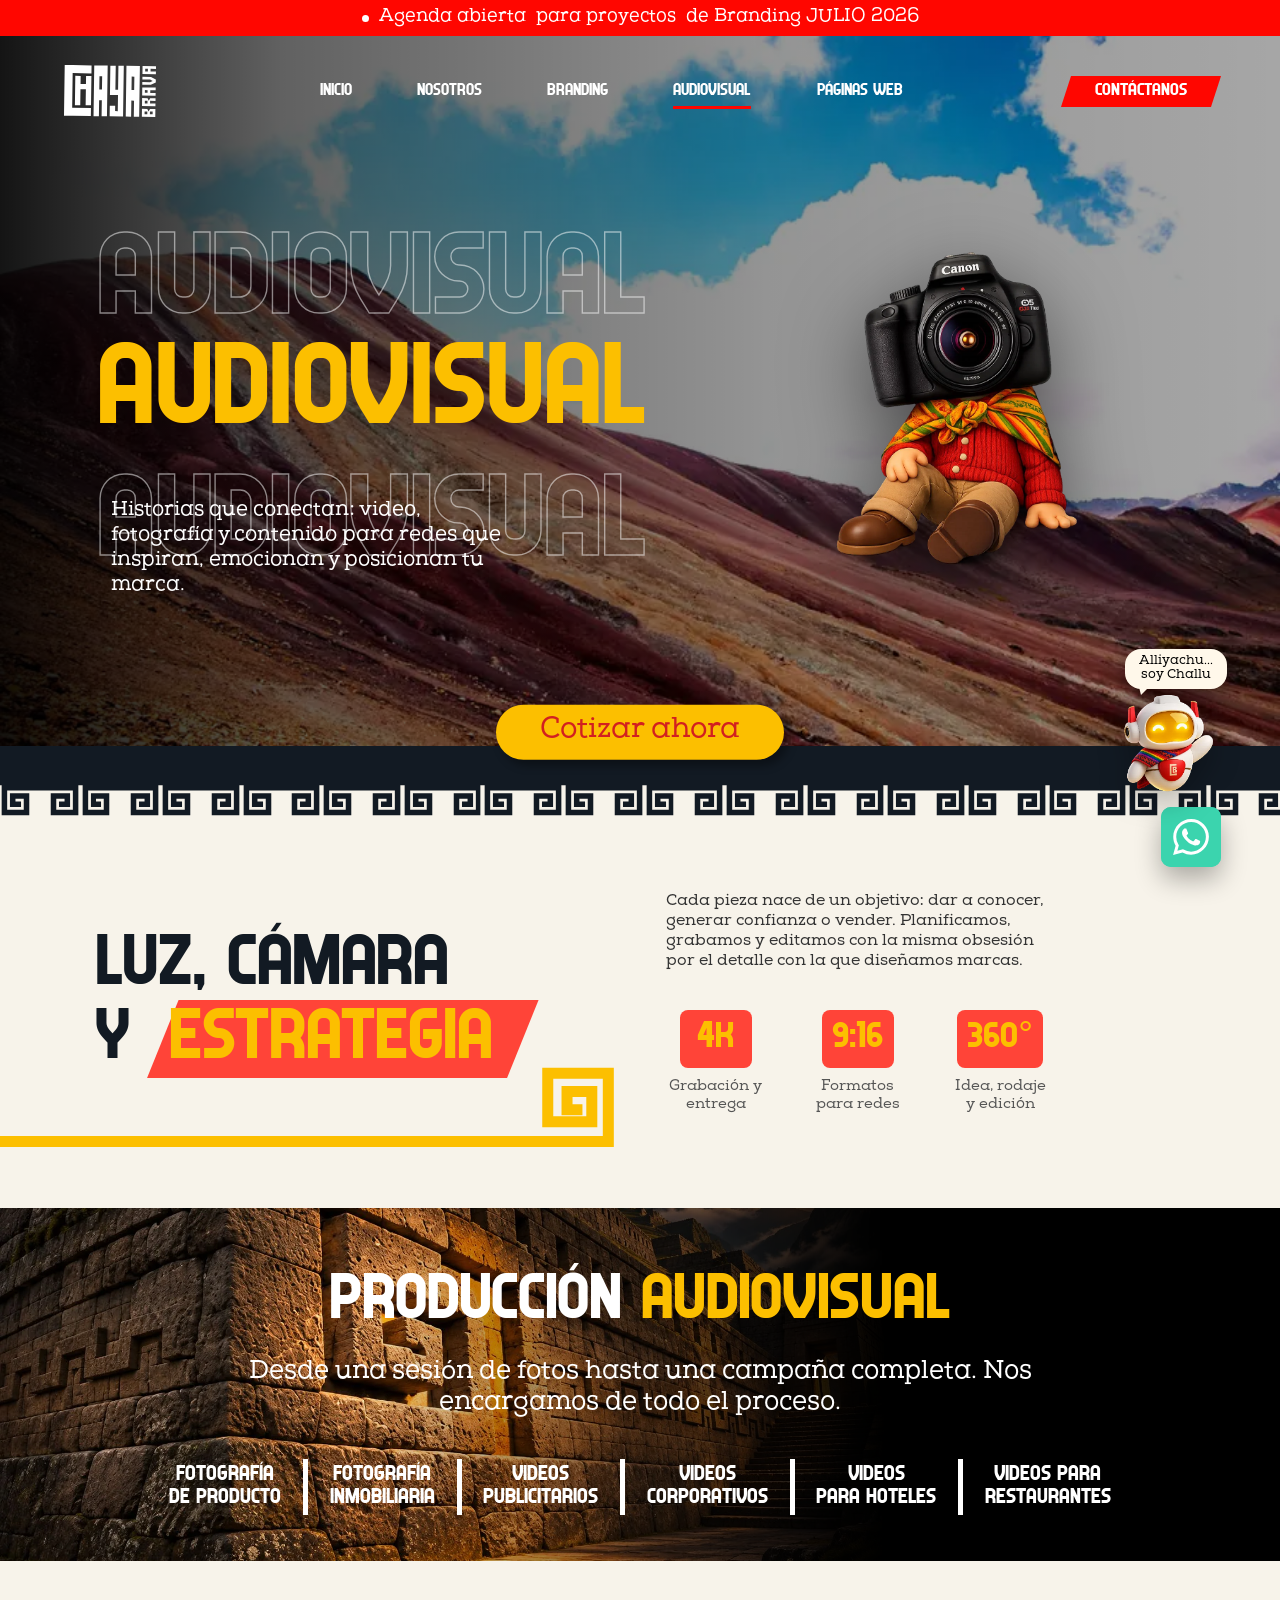
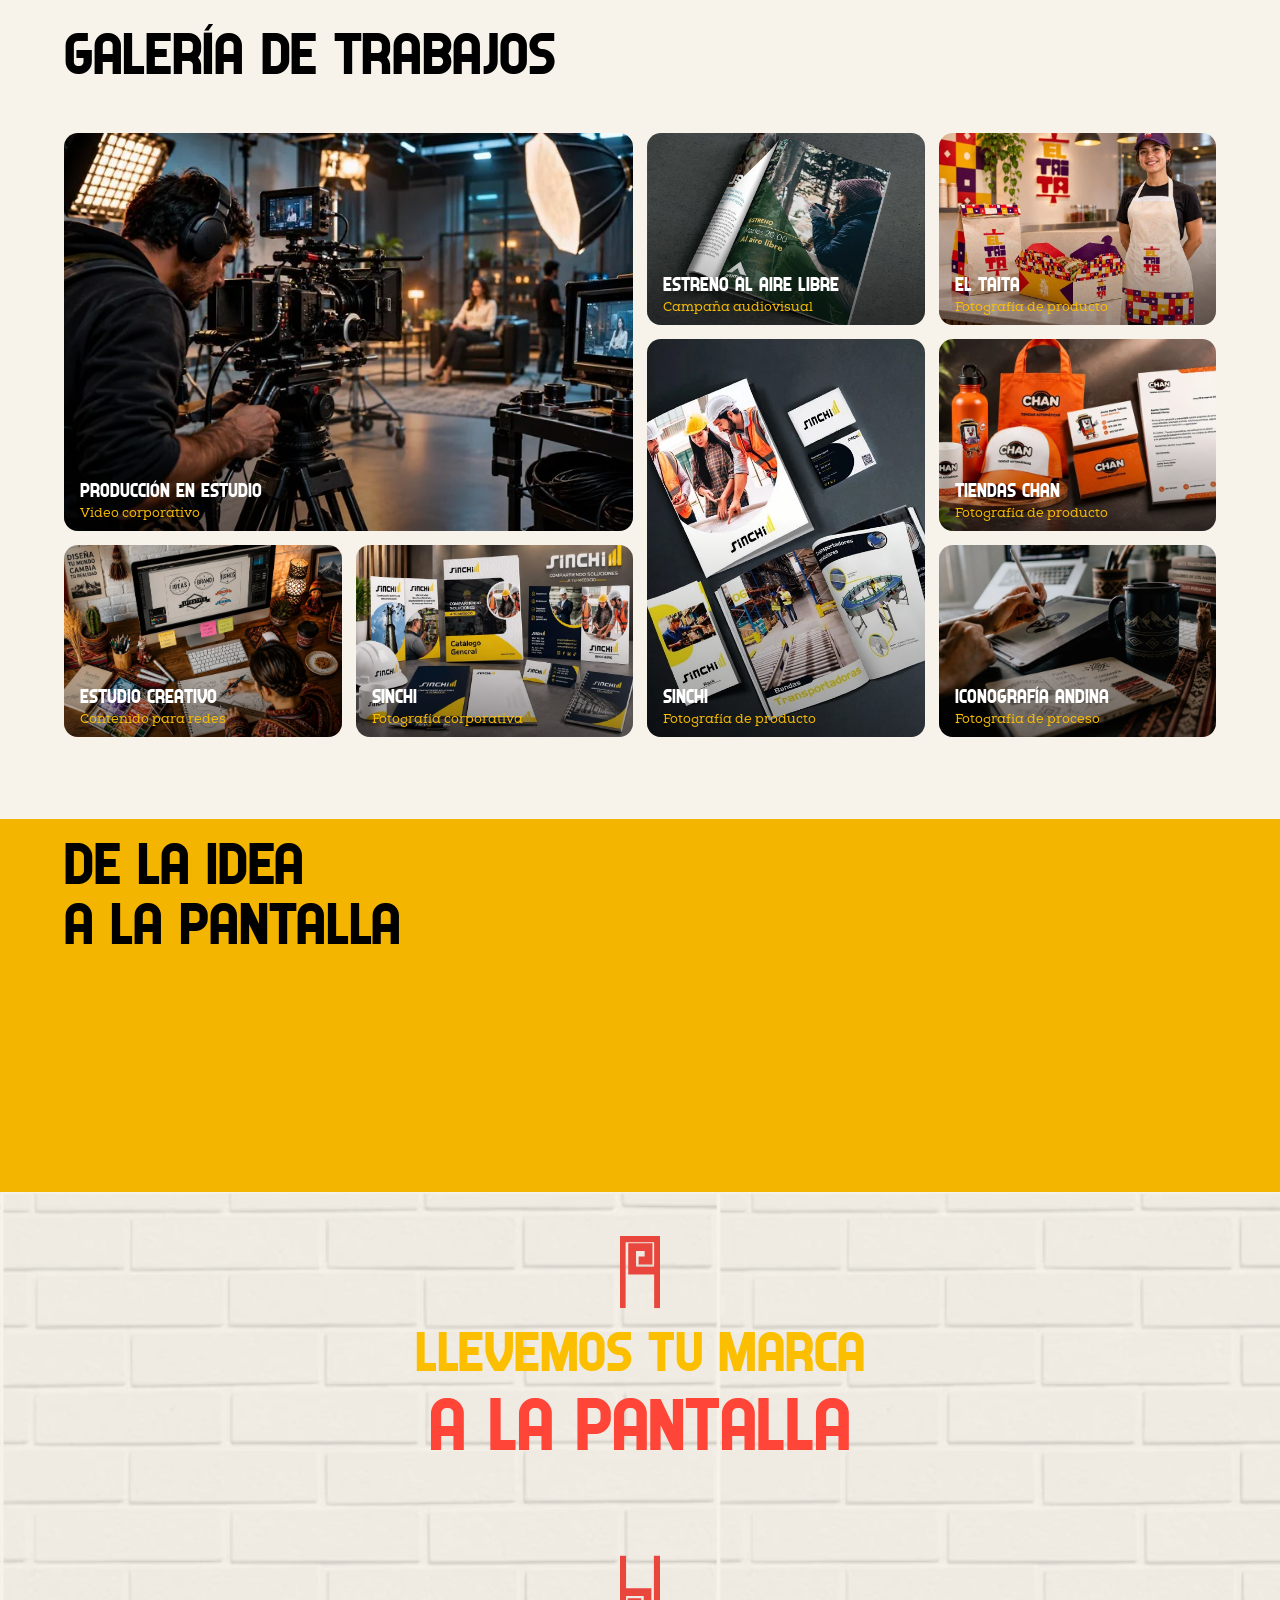
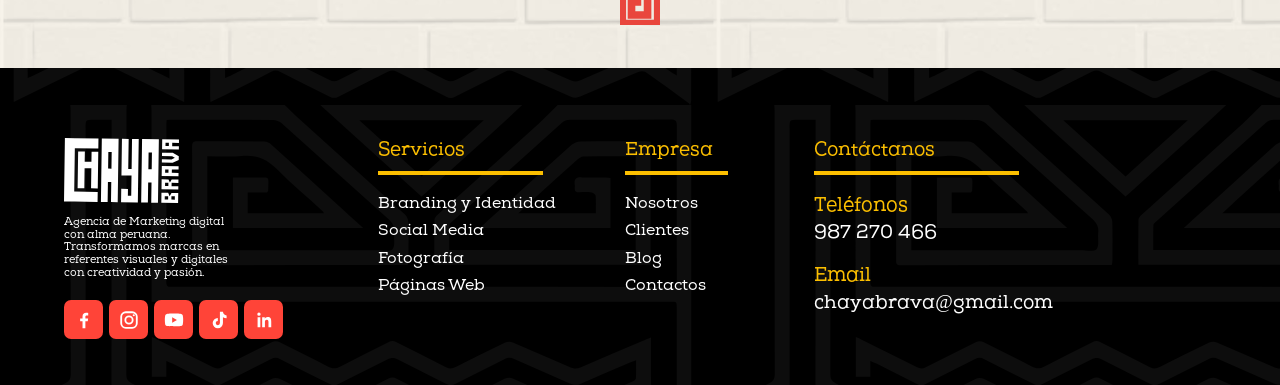
==== audiovisual/index.html @ fd2d47f3 "Rediseño del sitio según el prototipo final y bot Challu - Rehace Inicio, Nosotros, Branding, Audiov" ====
<!DOCTYPE html>
<html lang="es-PE" class="no-js">
<head>
  <meta charset="utf-8">
  <meta name="viewport" content="width=device-width, initial-scale=1">
  <title>Producción audiovisual, fotografía y video | Chaya Brava</title>
  <meta name="description" content="Fotografía de producto e inmobiliaria, videos publicitarios, corporativos y para hoteles y restaurantes. Historias que conectan y posicionan tu marca.">
  <meta name="theme-color" content="#000000">
  <link rel="canonical" href="https://chayabrava.pe/audiovisual/">
  <meta property="og:type" content="website">
  <meta property="og:locale" content="es_PE">
  <meta property="og:site_name" content="Chaya Brava">
  <meta property="og:title" content="Producción audiovisual, fotografía y video | Chaya Brava">
  <meta property="og:description" content="Fotografía de producto e inmobiliaria, videos publicitarios, corporativos y para hoteles y restaurantes. Historias que conectan y posicionan tu marca.">
  <meta property="og:url" content="https://chayabrava.pe/audiovisual/">
  <meta property="og:image" content="https://chayabrava.pe/assets/img/marca/og-chaya-brava.jpg">
  <meta name="twitter:card" content="summary_large_image">
  <link rel="icon" href="../favicon.svg" type="image/svg+xml">
  <link rel="preload" href="../assets/fonts/answer-regular.woff" as="font" type="font/woff" crossorigin>
  <link rel="preload" href="../assets/fonts/nexa-slab-regular.woff" as="font" type="font/woff" crossorigin>
  <link rel="stylesheet" href="../assets/css/base.css">
  <link rel="stylesheet" href="../assets/css/challu.css">
  <link rel="stylesheet" href="audiovisual.css">
</head>
<body class="page-audiovisual">
  <a class="skip-link" href="#main">Saltar al contenido</a>

  <div class="preloader" aria-hidden="true">
    <div>
      <img class="preloader__logo" src="../assets/img/marca/logo-chaya-brava.svg" alt="" width="120" height="68">
      <div class="preloader__bars"><i></i><i></i><i></i><i></i></div>
    </div>
  </div>

  <div class="topbar">
    <a href="../contacto/index.html?servicio=branding"><span class="topbar__dot" aria-hidden="true"></span>Agenda abierta <span class="hide-sm">para proyectos </span>de Branding JULIO 2026</a>
  </div>

  <header class="header" id="top">
    <div class="container header__inner">
      <a class="header__logo" href="../index.html" aria-label="Chaya Brava — Inicio">
        <img src="../assets/img/marca/logo-chaya-brava.svg" alt="Chaya Brava" width="100" height="58">
      </a>
      <nav class="nav" aria-label="Principal">
        <ul class="nav__list">
          <li><a class="nav__link" href="../index.html">Inicio</a></li>
          <li><a class="nav__link" href="../nosotros/index.html">Nosotros</a></li>
          <li><a class="nav__link" href="../branding/index.html">Branding</a></li>
          <li><a class="nav__link" href="../audiovisual/index.html" aria-current="page">Audiovisual</a></li>
          <li><a class="nav__link" href="../paginas-web/index.html">Páginas Web</a></li>
        </ul>
      </nav>
      <a class="header__cta" href="../contacto/index.html">Contáctanos</a>
      <button class="burger" type="button" aria-label="Abrir menú" aria-expanded="false" aria-controls="mobile-menu">
        <span></span><span></span><span></span>
      </button>
    </div>
  </header>

  <div class="mobile-menu" id="mobile-menu" aria-hidden="true">
    <ul class="mobile-menu__list">
      <li><a href="../index.html"><small>01</small>Inicio</a></li>
      <li><a href="../nosotros/index.html"><small>02</small>Nosotros</a></li>
      <li><a href="../branding/index.html"><small>03</small>Branding</a></li>
      <li><a href="../audiovisual/index.html" aria-current="page"><small>04</small>Audiovisual</a></li>
      <li><a href="../paginas-web/index.html"><small>05</small>Páginas Web</a></li>
      <li><a href="../contacto/index.html"><small>06</small>Contáctanos</a></li>
    </ul>
    <div class="mobile-menu__foot">
      <a href="tel:+51987270466">987 270 466</a>
      <a href="mailto:chayabrava@gmail.com">chayabrava@gmail.com</a>
    </div>
  </div>

  <main id="main">
    <!-- ================= HERO ================= -->
    <section class="a-hero" aria-labelledby="a-title">
      <picture class="a-hero__bg" aria-hidden="true">
        <source media="(max-width: 760px)" srcset="../assets/img/fondos/vinicunca-movil.webp">
        <img src="../assets/img/fondos/vinicunca.webp" alt="" width="1920" height="1280" fetchpriority="high">
      </picture>
      <div class="container a-hero__inner">
        <div class="a-hero__copy">
          <p class="display a-hero__ghost a-hero__ghost--top" aria-hidden="true">Audiovisual</p>
          <h1 class="display a-hero__title" id="a-title" data-split>Audiovisual</h1>
          <p class="display a-hero__ghost a-hero__ghost--bottom" aria-hidden="true">Audiovisual</p>
          <p class="a-hero__text reveal" style="--d:.3s">Historias que conectan: video, fotografía y contenido para redes que inspiran, emocionan y posicionan tu marca.</p>
        </div>
        <div class="a-hero__visual reveal reveal--zoom" style="--d:.2s"><img src="../assets/img/personajes/camara-andina.webp" alt="" width="921" height="1228"></div>
      </div>
      <div class="a-hero__cta"><a class="btn btn--yellow btn--lg" href="../contacto/index.html?servicio=audiovisual">Cotizar ahora</a></div>
      <div class="a-hero__greca" aria-hidden="true"></div>
    </section>

    <!-- ================= LUZ, CÁMARA Y ESTRATEGIA ================= -->
    <section class="a-intro" aria-labelledby="luz-title">
      <div class="container a-intro__grid">
        <h2 class="display a-intro__title reveal" id="luz-title"><span>Luz, cámara</span><span>y <em class="a-intro__mark">estrategia</em></span></h2>
        <div class="a-intro__copy reveal" style="--d:.15s">
          <p>Cada pieza nace de un objetivo: dar a conocer, generar confianza o vender. Planificamos, grabamos y editamos con la misma obsesión por el detalle con la que diseñamos marcas.</p>
          <ul class="a-badges">
            <li><strong>4K</strong><span>Grabación y entrega</span></li>
            <li><strong>9:16</strong><span>Formatos para redes</span></li>
            <li><strong>360°</strong><span>Idea, rodaje y edición</span></li>
          </ul>
        </div>
      </div>
      <div class="a-intro__line"><svg viewBox="0 0 1116 160" aria-hidden="true"><path d="M0 141H1105V17H995V105H1075V50H1030V83H1058" fill="none" stroke="currentColor" stroke-width="20"/></svg></div>
    </section>

    <!-- ================= PRODUCCIÓN AUDIOVISUAL ================= -->
    <section class="dark-band a-services" id="produccion" aria-labelledby="a-services-title">
      <div class="dark-band__bg" aria-hidden="true"><img src="../assets/img/fondos/muro-inca.webp" alt="" width="1672" height="941" loading="lazy"></div>
      <div class="container container--wide">
        <h2 class="display dark-band__title" id="a-services-title" data-split>Producción <span class="t-yellow">audiovisual</span></h2>
        <p class="dark-band__text reveal">Desde una sesión de fotos hasta una campaña completa. Nos encargamos de todo el proceso.</p>
        <ul class="services-list reveal" style="--d:.15s">
          <li>Fotografía<br>de producto</li>
          <li>Fotografía<br>inmobiliaria</li>
          <li>Videos<br>publicitarios</li>
          <li>Videos<br>corporativos</li>
          <li>Videos<br>para hoteles</li>
          <li>Videos para<br>restaurantes</li>
        </ul>
      </div>
    </section>

    <!-- ================= GALERÍA ================= -->
    <section class="a-gallery" id="galeria" aria-labelledby="gal-title">
      <div class="container">
        <h2 class="display a-gallery__title" id="gal-title" data-split>Galería de trabajos</h2>
        <ul class="gallery">
          <li class="reveal" style="--d:0.00s">
            <button class="g-item__btn" type="button" data-full="../assets/img/servicios/produccion-video.webp" data-title="Producción en estudio" data-sub="Video corporativo" aria-haspopup="dialog">
              <img src="../assets/img/servicios/produccion-video.webp" alt="Rodaje de video corporativo en estudio" width="848" height="477" loading="lazy">
              <span class="g-item__info"><strong>Producción en estudio</strong><span>Video corporativo</span></span>
            </button>
          </li>
          <li class="reveal" style="--d:0.08s">
            <button class="g-item__btn" type="button" data-full="../assets/img/proyectos/revista-estreno.webp" data-title="Estreno al aire libre" data-sub="Campaña audiovisual" aria-haspopup="dialog">
              <img src="../assets/img/proyectos/revista-estreno.webp" alt="Revista con la campaña Estreno al aire libre" width="978" height="691" loading="lazy">
              <span class="g-item__info"><strong>Estreno al aire libre</strong><span>Campaña audiovisual</span></span>
            </button>
          </li>
          <li class="reveal" style="--d:0.16s">
            <button class="g-item__btn" type="button" data-full="../assets/img/proyectos/el-taita.webp" data-title="El Taita" data-sub="Fotografía de producto" aria-haspopup="dialog">
              <img src="../assets/img/proyectos/el-taita.webp" alt="Fotografía de producto para El Taita" width="881" height="661" loading="lazy">
              <span class="g-item__info"><strong>El Taita</strong><span>Fotografía de producto</span></span>
            </button>
          </li>
          <li class="reveal" style="--d:0.24s">
            <button class="g-item__btn" type="button" data-full="../assets/img/proyectos/sinchi-catalogo.webp" data-title="Sinchi" data-sub="Fotografía de producto" aria-haspopup="dialog">
              <img src="../assets/img/proyectos/sinchi-catalogo.webp" alt="Catálogo de Sinchi fotografiado en estudio" width="569" height="759" loading="lazy">
              <span class="g-item__info"><strong>Sinchi</strong><span>Fotografía de producto</span></span>
            </button>
          </li>
          <li class="reveal" style="--d:0.00s">
            <button class="g-item__btn" type="button" data-full="../assets/img/proyectos/tiendas-chan.webp" data-title="Tiendas Chan" data-sub="Fotografía de producto" aria-haspopup="dialog">
              <img src="../assets/img/proyectos/tiendas-chan.webp" alt="Merchandising de Tiendas Chan" width="846" height="476" loading="lazy">
              <span class="g-item__info"><strong>Tiendas Chan</strong><span>Fotografía de producto</span></span>
            </button>
          </li>
          <li class="reveal" style="--d:0.08s">
            <button class="g-item__btn" type="button" data-full="../assets/img/servicios/estudio-creativo.webp" data-title="Estudio creativo" data-sub="Contenido para redes" aria-haspopup="dialog">
              <img src="../assets/img/servicios/estudio-creativo.webp" alt="Equipo creativo trabajando en el estudio" width="1535" height="1024" loading="lazy">
              <span class="g-item__info"><strong>Estudio creativo</strong><span>Contenido para redes</span></span>
            </button>
          </li>
          <li class="reveal" style="--d:0.16s">
            <button class="g-item__btn" type="button" data-full="../assets/img/proyectos/sinchi-papeleria.webp" data-title="Sinchi" data-sub="Fotografía corporativa" aria-haspopup="dialog">
              <img src="../assets/img/proyectos/sinchi-papeleria.webp" alt="Papelería corporativa de Sinchi" width="885" height="590" loading="lazy">
              <span class="g-item__info"><strong>Sinchi</strong><span>Fotografía corporativa</span></span>
            </button>
          </li>
          <li class="reveal" style="--d:0.24s">
            <button class="g-item__btn" type="button" data-full="../assets/img/servicios/boceto-andino.webp" data-title="Iconografía andina" data-sub="Fotografía de proceso" aria-haspopup="dialog">
              <img src="../assets/img/servicios/boceto-andino.webp" alt="Boceto de iconografía andina" width="1548" height="1016" loading="lazy">
              <span class="g-item__info"><strong>Iconografía andina</strong><span>Fotografía de proceso</span></span>
            </button>
          </li>
        </ul>
      </div>
    </section>

    <!-- ================= DE LA IDEA A LA PANTALLA ================= -->
    <section class="a-process" aria-labelledby="proc-title">
      <div class="container">
        <h2 class="display a-process__title" id="proc-title" data-split>De la idea<br>a la pantalla</h2>
        <ol class="steps">
          <li class="reveal" style="--d:0.0s"><span class="steps__num">01</span><h3>Idea</h3><p>Objetivo, concepto y guion de cada pieza.</p></li>
          <li class="reveal" style="--d:0.1s"><span class="steps__num">02</span><h3>Diseñar</h3><p>Storyboard, locaciones y plan de rodaje.</p></li>
          <li class="reveal" style="--d:0.2s"><span class="steps__num">03</span><h3>Producir</h3><p>Grabación y fotografía con equipo profesional.</p></li>
          <li class="reveal" style="--d:0.3s"><span class="steps__num">04</span><h3>Entregar</h3><p>Edición, color, sonido y formatos para cada red.</p></li>
        </ol>
      </div>
    </section>

    <!-- ================= CTA ================= -->
    <section class="cta-final a-cta bg-brick" aria-labelledby="cta-title">
      <div class="container cta-final__inner">
        <img class="cta-final__glyph" src="../assets/img/grecas/llave-arriba.svg" alt="" width="41" height="76">
        <h2 class="display cta-final__title" id="cta-title"><span class="t-yellow">Llevemos tu marca</span><span class="t-red">a la pantalla</span></h2>
        <a class="btn btn--white btn--lg reveal" href="../contacto/index.html?servicio=audiovisual" data-magnetic>Cotizar ahora</a>
        <img class="cta-final__glyph" src="../assets/img/grecas/llave-abajo.svg" alt="" width="42" height="75">
      </div>
    </section>
  </main>

  <footer class="footer">
    <div class="container footer__grid">
      <div class="footer__brand">
        <img src="../assets/img/marca/logo-chaya-brava.svg" alt="Chaya Brava" width="126" height="72" loading="lazy">
        <p>Agencia de Marketing digital con alma peruana. Transformamos marcas en referentes visuales y digitales con creatividad y pasión.</p>
        <ul class="social" aria-label="Redes sociales"><li><a href="https://www.facebook.com/chayabrava" target="_blank" rel="noopener" aria-label="Facebook de Chaya Brava"><svg viewBox="0 0 24 24" aria-hidden="true"><path fill="currentColor" d="M13.5 21v-7.6h2.6l.4-3h-3V8.5c0-.9.3-1.5 1.5-1.5h1.6V4.3c-.3 0-1.2-.1-2.3-.1-2.3 0-3.9 1.4-3.9 4v2.2H7.8v3h2.6V21z"/></svg></a></li><li><a href="https://www.instagram.com/chayabrava" target="_blank" rel="noopener" aria-label="Instagram de Chaya Brava"><svg viewBox="0 0 24 24" aria-hidden="true"><g fill="none" stroke="currentColor" stroke-width="2"><rect x="3.5" y="3.5" width="17" height="17" rx="5"/><circle cx="12" cy="12" r="4"/></g><circle cx="17.2" cy="6.8" r="1.2" fill="currentColor"/></svg></a></li><li><a href="https://www.youtube.com/@chayabrava" target="_blank" rel="noopener" aria-label="YouTube de Chaya Brava"><svg viewBox="0 0 24 24" aria-hidden="true"><path fill="currentColor" d="M21.6 7.2a2.6 2.6 0 0 0-1.8-1.8C18.2 5 12 5 12 5s-6.2 0-7.8.4A2.6 2.6 0 0 0 2.4 7.2 27 27 0 0 0 2 12a27 27 0 0 0 .4 4.8 2.6 2.6 0 0 0 1.8 1.8c1.6.4 7.8.4 7.8.4s6.2 0 7.8-.4a2.6 2.6 0 0 0 1.8-1.8A27 27 0 0 0 22 12a27 27 0 0 0-.4-4.8zM10 15V9l5.2 3z"/></svg></a></li><li><a href="https://www.tiktok.com/@chayabrava" target="_blank" rel="noopener" aria-label="TikTok de Chaya Brava"><svg viewBox="0 0 24 24" aria-hidden="true"><path fill="currentColor" d="M16.3 3c.3 2.3 1.7 3.8 4 4v3.2a7 7 0 0 1-4-1.2v6.3A5.6 5.6 0 1 1 10.7 9.7V13a2.3 2.3 0 1 0 2.3 2.3V3z"/></svg></a></li><li><a href="https://www.linkedin.com/company/chayabrava" target="_blank" rel="noopener" aria-label="LinkedIn de Chaya Brava"><svg viewBox="0 0 24 24" aria-hidden="true"><path fill="currentColor" d="M5 9h3v11H5zM6.5 3.8a1.8 1.8 0 1 1 0 3.6 1.8 1.8 0 0 1 0-3.6zM10 9h2.9v1.5c.4-.8 1.5-1.7 3.1-1.7 3.3 0 3.9 2.2 3.9 5V20h-3v-5.4c0-1.3 0-2.9-1.8-2.9s-2.1 1.4-2.1 2.8V20h-3z"/></svg></a></li></ul>
      </div>
      <div>
        <h2 class="footer__title" style="--w:165px">Servicios</h2>
        <ul class="footer__links">
          <li><a href="../branding/index.html">Branding y Identidad</a></li>
          <li><a href="../audiovisual/index.html#produccion">Social Media</a></li>
          <li><a href="../audiovisual/index.html#galeria">Fotografía</a></li>
          <li><a href="../paginas-web/index.html">Páginas Web</a></li>
        </ul>
      </div>
      <div>
        <h2 class="footer__title" style="--w:103px">Empresa</h2>
        <ul class="footer__links">
          <li><a href="../nosotros/index.html">Nosotros</a></li>
          <li><a href="../index.html#proyectos">Clientes</a></li>
          <li><a href="../blog/index.html">Blog</a></li>
          <li><a href="../contacto/index.html">Contactos</a></li>
        </ul>
      </div>
      <div>
        <h2 class="footer__title" style="--w:205px">Contáctanos</h2>
        <dl class="footer__contact">
          <dt>Teléfonos</dt>
          <dd><a href="tel:+51987270466">987 270 466</a></dd>
          <dt>Email</dt>
          <dd><a href="mailto:chayabrava@gmail.com">chayabrava@gmail.com</a></dd>
        </dl>
      </div>
    </div>
  </footer>

  <dialog class="lightbox" aria-label="Visor de la galería">
    <button class="lightbox__btn lightbox__close" type="button" aria-label="Cerrar visor"><svg viewBox="0 0 14 14" aria-hidden="true"><path d="M1 1l12 12M13 1L1 13" stroke="currentColor" stroke-width="2"/></svg></button>
    <img class="lightbox__img" alt="">
    <div class="lightbox__bar">
      <p class="lightbox__cap"><strong></strong><span></span></p>
      <div class="lightbox__nav">
        <span class="lightbox__count"></span>
        <button class="lightbox__btn lightbox__prev" type="button" aria-label="Anterior"><svg viewBox="0 0 28 16" aria-hidden="true"><path d="M28 8H3M10 1L3 8l7 7" fill="none" stroke="currentColor" stroke-width="2.4"/></svg></button>
        <button class="lightbox__btn lightbox__next" type="button" aria-label="Siguiente"><svg viewBox="0 0 28 16" aria-hidden="true"><path d="M0 8h25M18 1l7 7-7 7" fill="none" stroke="currentColor" stroke-width="2.4"/></svg></button>
      </div>
    </div>
  </dialog>

  <a class="wa-float" href="https://wa.me/51987270466" data-wa="" aria-label="Escríbenos por WhatsApp">
    <svg viewBox="0 0 24 24" aria-hidden="true"><path fill="currentColor" d="M17.47 14.38c-.3-.15-1.76-.87-2.03-.97-.27-.1-.47-.15-.67.15-.2.3-.77.97-.94 1.16-.17.2-.35.22-.64.08-.3-.15-1.26-.47-2.39-1.48-.88-.79-1.48-1.76-1.65-2.06-.17-.3-.02-.46.13-.6.13-.14.3-.35.45-.52.15-.18.2-.3.3-.5.1-.2.05-.37-.03-.52-.07-.15-.67-1.6-.91-2.2-.24-.58-.49-.5-.67-.51h-.57c-.2 0-.52.07-.8.37-.27.3-1.04 1.02-1.04 2.48s1.07 2.88 1.21 3.07c.15.2 2.1 3.2 5.08 4.49.71.3 1.26.49 1.7.63.71.22 1.36.19 1.87.12.57-.09 1.76-.72 2-1.42.25-.69.25-1.29.18-1.41-.08-.13-.28-.2-.57-.35M12.05 21.79h-.01a9.87 9.87 0 0 1-5.03-1.38l-.36-.21-3.74.98 1-3.65-.24-.37a9.86 9.86 0 0 1-1.51-5.26c0-5.45 4.44-9.88 9.89-9.88a9.82 9.82 0 0 1 6.99 2.9 9.82 9.82 0 0 1 2.89 6.99c0 5.45-4.43 9.88-9.88 9.88m8.41-18.3A11.82 11.82 0 0 0 12.05 0C5.5 0 .16 5.34.16 11.89c0 2.1.55 4.14 1.59 5.95L.06 24l6.3-1.65a11.88 11.88 0 0 0 5.68 1.45h.01c6.55 0 11.89-5.34 11.89-11.89 0-3.18-1.24-6.17-3.48-8.41"/></svg>
  </a>
  <button class="to-top" type="button" aria-label="Volver arriba">
    <svg viewBox="0 0 16 16" aria-hidden="true"><path d="M8 13V3M3 8l5-5 5 5" fill="none" stroke="currentColor" stroke-width="2"/></svg>
  </button>

  <script src="../assets/js/main.js" defer></script>
  <script src="../assets/js/challu.js" defer></script>
  <script src="audiovisual.js" defer></script>
</body>
</html>
---- assets/css/base.css ----
/* ==========================================================================
   CHAYA BRAVA — Estilos globales
   Tipografías, colores, header, footer, botones, texturas y componentes
   que se repiten en varias páginas (pasos, proyectos, paquetes, CTA final…).
   Cada página tiene además su propio CSS dentro de su carpeta.
   ========================================================================== */

/* ---------- Tipografías ---------- */
@font-face {
  font-family: "Answer";
  src: url("../fonts/answer-regular.woff") format("woff"),
       url("../fonts/answer-regular.ttf") format("truetype");
  font-weight: 400;
  font-style: normal;
  font-display: swap;
}

/* Nexa Slab Demo reemplaza algunos signos (: + - @ / ¿ ¡ …) por una marca de
   agua "available in the full version". El unicode-range limita la fuente a
   letras y números; los signos usan la fuente de respaldo.
   Con la licencia completa se puede eliminar esta restricción. */
@font-face {
  font-family: "Nexa Slab";
  src: url("../fonts/nexa-slab-regular.woff") format("woff"),
       url("../fonts/nexa-slab-regular.otf") format("opentype");
  font-weight: 400;
  font-style: normal;
  font-display: swap;
  unicode-range: U+0020-0021, U+002C, U+002E, U+0030-0039, U+003F, U+0041-005A,
                 U+0061-007A, U+00A0, U+00C0-00D6, U+00D8-00F6, U+00F8-024F;
}
@font-face {
  font-family: "Nexa Slab";
  src: url("../fonts/nexa-slab-bold.woff") format("woff"),
       url("../fonts/nexa-slab-bold.otf") format("opentype");
  font-weight: 700;
  font-style: normal;
  font-display: swap;
  unicode-range: U+0020-0021, U+002C, U+002E, U+0030-0039, U+003F, U+0041-005A,
                 U+0061-007A, U+00A0, U+00C0-00D6, U+00D8-00F6, U+00F8-024F;
}

/* ---------- Colores y medidas (tomados del prototipo) ---------- */
:root {
  --c-red: #ff4438;        /* rojo coral: títulos, pasos, tarjetas */
  --c-red-flag: #ff0600;   /* rojo intenso: barra superior, botones grandes */
  --c-red-deep: #d22020;   /* rojo profundo: CTA de inicio, staff */
  --c-red-band: #da1f26;   /* rojo de las bandas con greca y paquetes */
  --c-yellow: #fcbf00;
  --c-yellow-2: #f5b704;
  --c-gold: #f3b500;       /* fondo amarillo de audiovisual */
  --c-teal: #00b894;
  --c-mint: #3bd4ae;
  --c-purple: #6c35d6;
  --c-navy: #121a23;       /* títulos oscuros de audiovisual y web */
  --c-beige: #ede8e2;
  --c-cream: #f7f3ea;
  --c-black: #000;
  --c-ink: #1d1d1b;
  --c-white: #fff;
  --c-muted: #8f8a84;
  --c-line: rgba(255, 255, 255, .14);

  --f-display: "Answer", "Arial Narrow", "Helvetica Neue", Arial, sans-serif;
  --f-body: "Nexa Slab", "Rockwell", "Roboto Slab", Georgia, serif;
  --f-sans: "Myriad Pro", "Segoe UI", "Helvetica Neue", Arial, sans-serif;

  --container: 1200px;
  --container-wide: 1340px;
  --gutter: clamp(20px, 5vw, 80px);
  --radius: 14px;
  --radius-lg: 24px;
  --header-h: 110px;
  --topbar-h: 36px;
  --cta-bg: var(--c-red-flag);  /* color del botón Contáctanos del header */

  --ease-out: cubic-bezier(.16, 1, .3, 1);
  --ease-in-out: cubic-bezier(.65, 0, .35, 1);
  --shadow-btn: 5px 6px 8px rgba(0, 0, 0, .35);
  --shadow-1: 0 10px 30px rgba(0, 0, 0, .16);
  --shadow-2: 0 24px 60px rgba(0, 0, 0, .35);
}

/* ---------- Reset ---------- */
*, *::before, *::after { box-sizing: border-box; }
html { -webkit-text-size-adjust: 100%; scroll-behavior: smooth; scroll-padding-top: 90px; overflow-x: clip; }
body {
  margin: 0;
  font-family: var(--f-body);
  font-size: 16px;
  line-height: 1.45;
  color: var(--c-ink);
  background: var(--c-black);
  -webkit-font-smoothing: antialiased;
  -moz-osx-font-smoothing: grayscale;
  overflow-x: hidden;
  overflow-x: clip;
}
img, svg, video { display: block; max-width: 100%; height: auto; }
a { color: inherit; text-decoration: none; }
button, input, select, textarea { font: inherit; color: inherit; }
button { cursor: pointer; background: none; border: 0; padding: 0; }
ul, ol { list-style: none; margin: 0; padding: 0; }
h1, h2, h3, h4, p, dl, dd, figure { margin: 0; }
::selection { background: var(--c-red); color: #fff; }
:focus-visible { outline: 3px solid var(--c-yellow); outline-offset: 3px; border-radius: 4px; }

.sr-only {
  position: absolute !important; width: 1px; height: 1px; padding: 0; margin: -1px;
  overflow: hidden; clip: rect(0 0 0 0); white-space: nowrap; border: 0;
}
.skip-link {
  position: fixed; top: 10px; left: 10px; z-index: 1000; padding: 10px 16px;
  background: var(--c-yellow); color: #000; font-weight: 700; border-radius: 8px;
  transform: translateY(-160%); transition: transform .3s var(--ease-out);
}
.skip-link:focus { transform: none; }

/* ---------- Layout ---------- */
.container { width: min(100% - var(--gutter) * 2, var(--container)); margin-inline: auto; }
.container--wide { width: min(100% - var(--gutter) * 2, var(--container-wide)); }

/* ---------- Tipografía ---------- */
.display {
  font-family: var(--f-display);
  font-weight: 400;
  line-height: .95;
  letter-spacing: -.005em;
  text-transform: uppercase;
}
.t-red { color: var(--c-red); }
.t-flag { color: var(--c-red-flag); }
.t-yellow { color: var(--c-yellow); }
.t-teal { color: var(--c-mint); }
.t-white { color: #fff; }
.t-italic { font-style: italic; display: inline-block; transform: skewX(-9deg); }

/* ---------- Botones ---------- */
.btn {
  --btn-bg: var(--c-red);
  --btn-fg: #fff;
  --btn-hover-bg: var(--c-yellow);
  --btn-hover-fg: #000;
  position: relative; isolation: isolate; overflow: hidden;
  display: inline-flex; align-items: center; justify-content: center; gap: 10px;
  min-height: 44px; padding: 8px 30px;
  font-family: var(--f-body); font-size: 17px; font-weight: 400; line-height: 1.1;
  color: var(--btn-fg); background: var(--btn-bg);
  border-radius: 999px;
  box-shadow: var(--shadow-btn);
  transition: transform .4s var(--ease-out), box-shadow .4s var(--ease-out), color .3s;
}
.btn::after {
  content: ""; position: absolute; inset: 0; z-index: -1;
  background: var(--btn-hover-bg); transform: translateY(101%);
  transition: transform .45s var(--ease-out);
}
.btn:hover { transform: translateY(-3px); color: var(--btn-hover-fg); box-shadow: 6px 10px 16px rgba(0, 0, 0, .3); }
.btn:hover::after { transform: none; }
.btn--flag { --btn-bg: var(--c-red-flag); }
.btn--deep { --btn-bg: var(--c-red-deep); }
.btn--band { --btn-bg: var(--c-red-band); }
.btn--yellow { --btn-bg: var(--c-yellow); --btn-fg: var(--c-red-deep); --btn-hover-bg: var(--c-red-flag); --btn-hover-fg: #fff; }
.btn--white { --btn-bg: #fff; --btn-fg: var(--c-red-deep); --btn-hover-bg: var(--c-red-flag); --btn-hover-fg: #fff; }
.btn--xl { font-size: clamp(22px, 3vw, 42px); min-height: clamp(56px, 6vw, 84px); padding-inline: clamp(36px, 4.6vw, 70px); }
.btn--lg { font-size: clamp(19px, 2.1vw, 30px); min-height: clamp(50px, 4.4vw, 62px); padding-inline: clamp(30px, 3.4vw, 50px); }

/* Botón rombo (Contáctanos del CTA de inicio) */
.btn-skew {
  position: relative; display: inline-flex; align-items: center; justify-content: center;
  min-width: 208px; height: 42px; padding: 0 34px;
  font-family: var(--f-display); font-size: 20px; text-transform: uppercase; color: #fff;
  transition: color .3s;
}
.btn-skew::before {
  content: ""; position: absolute; inset: 0; z-index: -1;
  border: 2px solid #fff; transform: skewX(-24deg);
  transition: background .35s;
}
.btn-skew:hover { color: var(--c-red-deep); }
.btn-skew:hover::before { background: #fff; }
.btn-skew { isolation: isolate; }

.link-arrow {
  display: inline-flex; align-items: center; gap: 12px;
  font-family: var(--f-display); text-transform: uppercase; font-size: 19px; color: #fff;
}
.link-arrow svg { width: 30px; transition: transform .4s var(--ease-out); }
.link-arrow:hover svg { transform: translateX(8px); }

/* ==========================================================================
   Barra superior + Header
   ========================================================================== */
.topbar {
  position: relative; z-index: 60;
  height: var(--topbar-h);
  display: flex; align-items: center; justify-content: center;
  background: var(--c-red-flag); color: #fff;
  font-size: 18px; text-align: center;
  overflow: hidden;
}
.topbar a { display: inline-flex; align-items: center; gap: 10px; }
.topbar__dot { width: 7px; height: 7px; border-radius: 50%; background: #fff; animation: pulse 1.8s infinite; }
@keyframes pulse { 0%,100% { opacity: 1; transform: scale(1); } 50% { opacity: .35; transform: scale(.7); } }

.header {
  position: absolute; z-index: 50; left: 0; right: 0; top: var(--topbar-h);
  height: var(--header-h);
  transition: background .4s, transform .5s var(--ease-out), height .4s var(--ease-out);
}
.header.is-fixed {
  position: fixed; top: 0; height: 76px;
  background: rgba(0, 0, 0, .88);
  backdrop-filter: saturate(160%) blur(14px);
  -webkit-backdrop-filter: saturate(160%) blur(14px);
  box-shadow: 0 1px 0 var(--c-line);
  animation: header-in .5s var(--ease-out);
}
.header.is-hidden { transform: translateY(-110%); }
@keyframes header-in { from { transform: translateY(-100%); } to { transform: none; } }
.header__inner { height: 100%; display: flex; align-items: center; justify-content: space-between; gap: 30px; }
.header__logo { flex: none; width: clamp(80px, 7.2vw, 100px); transition: width .4s var(--ease-out); }
.header.is-fixed .header__logo { width: 72px; }
.header__logo img { width: 100%; }

.nav { flex: 1; display: flex; justify-content: center; }
.nav__list { display: flex; align-items: center; gap: clamp(26px, 5.1vw, 76px); }
.nav__link {
  position: relative; display: block; padding: 6px 0;
  font-family: var(--f-display); font-size: clamp(14px, 1.3vw, 18px); text-transform: uppercase; color: #fff;
}
.nav__link::after {
  content: ""; position: absolute; left: 0; right: 0; bottom: 0; height: 3px;
  background: var(--cta-bg); transform: scaleX(0); transform-origin: right;
  transition: transform .45s var(--ease-out);
}
.nav__link:hover::after, .nav__link[aria-current="page"]::after { transform: scaleX(1); transform-origin: left; }

.header__cta {
  flex: none; position: relative; isolation: isolate;
  display: inline-flex; align-items: center; justify-content: center;
  height: 31px; min-width: 150px; padding: 0 26px;
  font-family: var(--f-display); font-size: 18px; text-transform: uppercase; color: #fff;
  transition: transform .3s var(--ease-out);
}
.header__cta::before {
  content: ""; position: absolute; inset: 0; z-index: -1;
  background: var(--cta-bg); transform: skewX(-18deg);
  transition: background .3s;
}
.header__cta:hover { transform: translateY(-2px); }
.header__cta:hover::before { background: var(--c-yellow); }
.header__cta:hover { color: #000; }

.burger {
  display: none; position: relative; z-index: 70;
  width: 46px; height: 46px; border-radius: 50%; background: var(--cta-bg);
}
.burger span { position: absolute; left: 13px; right: 13px; height: 2px; background: #fff; transition: transform .45s var(--ease-out), opacity .3s; }
.burger span:nth-child(1) { top: 17px; }
.burger span:nth-child(2) { top: 22px; }
.burger span:nth-child(3) { top: 27px; }
.menu-open .burger span:nth-child(1) { transform: translateY(5px) rotate(45deg); }
.menu-open .burger span:nth-child(2) { opacity: 0; }
.menu-open .burger span:nth-child(3) { transform: translateY(-5px) rotate(-45deg); }

.mobile-menu {
  position: fixed; inset: 0; z-index: 65;
  display: flex; flex-direction: column; justify-content: center;
  padding: 120px var(--gutter) 40px;
  background: #000;
  clip-path: circle(0 at calc(100% - 44px) 44px);
  transition: clip-path .8s var(--ease-in-out);
  visibility: hidden;
}
.mobile-menu::before { content: ""; position: absolute; inset: 0; opacity: .06; background: url("../img/texturas/patron-andino.svg") 0 0 / 520px auto; }
.menu-open .mobile-menu { clip-path: circle(150% at calc(100% - 44px) 44px); visibility: visible; }
.mobile-menu__list { position: relative; display: grid; gap: 6px; }
.mobile-menu__list a {
  display: flex; align-items: baseline; gap: 16px;
  font-family: var(--f-display); text-transform: uppercase; color: #fff;
  font-size: clamp(34px, 10vw, 60px); line-height: 1.05;
  opacity: 0; transform: translateY(30px);
  transition: opacity .5s, transform .6s var(--ease-out), color .3s;
}
.mobile-menu__list a small { font-size: 13px; color: var(--c-yellow); letter-spacing: .2em; }
.mobile-menu__list a:hover, .mobile-menu__list a[aria-current="page"] { color: var(--c-red); }
.menu-open .mobile-menu__list a { opacity: 1; transform: none; }
.menu-open .mobile-menu__list li:nth-child(1) a { transition-delay: .25s; }
.menu-open .mobile-menu__list li:nth-child(2) a { transition-delay: .3s; }
.menu-open .mobile-menu__list li:nth-child(3) a { transition-delay: .35s; }
.menu-open .mobile-menu__list li:nth-child(4) a { transition-delay: .4s; }
.menu-open .mobile-menu__list li:nth-child(5) a { transition-delay: .45s; }
.menu-open .mobile-menu__list li:nth-child(6) a { transition-delay: .5s; }
.mobile-menu__foot { position: relative; margin-top: 44px; color: var(--c-muted); font-size: 15px; display: grid; gap: 6px; }
.mobile-menu__foot a { color: #fff; }
body.menu-open { overflow: hidden; }
.menu-open .header { z-index: 80; background: transparent; box-shadow: none; backdrop-filter: none; -webkit-backdrop-filter: none; }

/* ==========================================================================
   Texturas de fondo
   ========================================================================== */
/* Ladrillo blanco y cortina de pliegues, teñidos con --tint (blanco, beige,
   crema o turquesa). --tex controla qué tan marcada se ve la textura. */
.bg-brick, .bg-cortina { --tint: #fff; position: relative; isolation: isolate; background-color: var(--tint); }
.bg-brick::before, .bg-cortina::before {
  content: ""; position: absolute; inset: 0; z-index: -1; pointer-events: none;
  mix-blend-mode: multiply; opacity: var(--tex, .4);
}
.bg-brick::before { background: url("../img/texturas/ladrillo-blanco.webp") 0 0 / clamp(480px, 56vw, 1060px) auto; }
.bg-cortina::before { --tex: .75; background: url("../img/texturas/cortina.webp") 0 0 / clamp(520px, 68vw, 960px) auto; }

/* Banda roja con greca blanca */
.greca-band {
  height: clamp(54px, 5.4vw, 76px);
  background: var(--c-red-band) url("../img/texturas/greca-roja.svg") 0 50% / auto 100% repeat-x;
}
.greca-band--flag { background-color: var(--c-red-flag); height: clamp(60px, 8vw, 112px); }

/* ==========================================================================
   Componentes compartidos
   ========================================================================== */

/* Franja oscura con muro inca y lista de servicios (Branding, Audiovisual, Web) */
.dark-band {
  position: relative; isolation: isolate; overflow: hidden;
  background: #000; color: #fff; text-align: center;
  padding: clamp(54px, 4.8vw, 70px) 0 clamp(40px, 3.6vw, 52px);
}
.dark-band__bg { position: absolute; inset: 0; z-index: -1; }
.dark-band__bg img {
  width: 72%; height: 100%; object-fit: cover; object-position: 30% 50%;
  -webkit-mask-image: linear-gradient(90deg, #000 38%, transparent 96%);
  mask-image: linear-gradient(90deg, #000 38%, transparent 96%);
}
.dark-band .container--wide { width: min(100% - 32px, 1370px); }
.dark-band__title { font-size: clamp(38px, 5.2vw, 73px); margin-bottom: 22px; }
.dark-band__text { max-width: 880px; margin: 0 auto clamp(30px, 3vw, 44px); font-size: clamp(17px, 2vw, 28.5px); line-height: 1.22; }
.services-list { display: flex; flex-wrap: wrap; justify-content: center; align-items: center; row-gap: 18px; }
.services-list li {
  display: flex; align-items: center; justify-content: center; min-height: 56px;
  padding: 0 clamp(8px, 1.7vw, 24px);
  font-family: var(--f-display); text-transform: uppercase; line-height: 1.05;
  font-size: clamp(15px, 1.68vw, 24px);
  transition: color .3s, transform .3s var(--ease-out);
}
.services-list li + li { border-left: 5px solid #fff; transform-origin: center; }
.services-list li:hover { color: var(--c-yellow); }

/* Pasos 01–04 */
.steps { display: grid; grid-template-columns: repeat(4, 1fr); gap: clamp(20px, 3vw, 44px); text-align: center; }
.steps li { display: grid; justify-items: center; align-content: start; }
.steps__num {
  display: grid; place-items: center;
  width: clamp(46px, 3.9vw, 56px); aspect-ratio: 1; border-radius: 10px;
  background: var(--c-red); color: #fff;
  font-family: var(--f-display); font-size: clamp(30px, 3.2vw, 45px); line-height: 1;
  margin-bottom: clamp(18px, 2vw, 28px);
  transition: transform .45s var(--ease-out);
}
.steps li:hover .steps__num { transform: rotate(-8deg) scale(1.1); }
.steps li.is-lit .steps__num { animation: step-pop .7s var(--ease-out) var(--d, 0s) both; }
@keyframes step-pop { 45% { transform: scale(1.28) rotate(-10deg); background: var(--c-yellow); color: #000; } }
.steps h3 { font-family: var(--f-display); font-weight: 400; text-transform: uppercase; font-size: clamp(24px, 2.82vw, 40px); line-height: 1; color: #000; margin-bottom: clamp(14px, 2.4vw, 34px); }
.steps p { font-size: 13px; line-height: 1.18; max-width: 220px; color: #111; }

/* Proyectos (imagen sesgada + ficha) */
.projects__title { font-size: clamp(38px, 4.1vw, 58px); color: var(--c-red); margin-bottom: clamp(24px, 3vw, 48px); }
.projects { display: grid; gap: clamp(46px, 5vw, 72px); }
.project { display: grid; grid-template-columns: 1fr 1.08fr; gap: clamp(30px, 6.7vw, 96px); align-items: center; }
.project__media {
  aspect-ratio: 458 / 232; overflow: hidden;
  clip-path: polygon(10% 0, 100% 0, 90% 100%, 0 100%);
}
.project__media img { width: 100%; height: 100%; object-fit: cover; transition: transform 1.2s var(--ease-out); }
.project:hover .project__media img { transform: scale(1.06); }
.project--rev .project__media { order: 2; }
.project h3 { font-size: clamp(38px, 4.62vw, 66px); color: #000; margin-bottom: 14px; }
.project__desc { font-size: clamp(15px, 1.23vw, 17.5px); line-height: 1.17; max-width: 520px; margin-bottom: clamp(20px, 2.6vw, 36px); color: #111; }
.project__meta { display: grid; grid-template-columns: auto minmax(0, 1fr); gap: 16px clamp(30px, 4.4vw, 64px); }
.project__meta dt { font-family: var(--f-display); text-transform: uppercase; color: var(--c-red); font-size: clamp(22px, 2.27vw, 32px); line-height: 1; margin-bottom: 10px; }
.project__meta dd { font-family: var(--f-display); text-transform: uppercase; color: var(--c-red); font-size: clamp(15px, 1.59vw, 22.5px); line-height: 1.1; }

.down-arrow {
  display: grid; place-items: center; width: 56px; height: 56px; margin: clamp(40px, 4vw, 56px) auto 0;
  border: 2px solid var(--c-red); color: var(--c-red-flag);
  transition: background .3s, color .3s;
  animation: bob 1.9s var(--ease-in-out) infinite;
}
.down-arrow svg { width: 38px; }
.down-arrow:hover { background: var(--c-red); color: #fff; }
@keyframes bob { 50% { transform: translateY(7px); } }

/* Paquetes (tarjetas de precio) */
.packs {
  position: relative; isolation: isolate; overflow: hidden;
  background: #000; color: #fff;
  padding-block: clamp(56px, 4.6vw, 66px);
}
.packs__bg { position: absolute; inset: 0; z-index: -1; }
.packs__bg img { width: 100%; height: 100%; object-fit: cover; opacity: .32; }
.packs__inner { display: grid; grid-template-columns: minmax(0, 420px) minmax(0, 1fr); gap: clamp(30px, 4vw, 70px); align-items: center; }
.packs__title { font-size: clamp(40px, 5.4vw, 76px); line-height: 1; }
.packs__grid { display: grid; grid-template-columns: repeat(3, minmax(0, 1fr)); gap: clamp(16px, 3.9vw, 56px); align-items: stretch; }
.pack {
  display: flex; flex-direction: column;
  background: #fff; color: var(--c-red);
  border-radius: 26px; overflow: hidden;
  transition: transform .45s var(--ease-out), box-shadow .45s var(--ease-out);
}
.pack:hover { transform: translateY(-8px) rotate(-.6deg); box-shadow: 0 30px 60px rgba(0, 0, 0, .5); }
.pack.is-glow { animation: pack-glow 1.3s var(--ease-out) var(--d, 0s) both; }
@keyframes pack-glow { 35% { transform: translateY(-14px); box-shadow: 0 0 0 5px var(--c-yellow), 0 30px 60px rgba(0, 0, 0, .5); } }
.pack__head { padding: 22px 16px 10px; text-align: center; }
.pack__name { font-family: var(--f-display); font-weight: 400; font-size: clamp(30px, 3.4vw, 48px); line-height: 1; color: var(--pc, var(--c-red)); }
.pack__price { font-family: var(--f-display); font-size: clamp(30px, 3.17vw, 45px); line-height: 1.05; color: var(--c-red); }
.pack ul { flex: 1; display: grid; align-content: start; gap: 9px; padding: 12px 20px 22px 28px; font-family: var(--f-body); font-weight: 700; font-size: 13px; line-height: 1.18; }
.pack li.is-off { color: #cfcbc6; }
.pack__foot {
  margin-top: auto; padding: 10px 12px 12px;
  background: var(--c-red-band); color: #fff; text-align: center;
  font-family: var(--f-display); text-transform: uppercase; font-size: clamp(18px, 1.81vw, 25.5px); line-height: 1.1;
}

/* CTA final sobre ladrillo (Branding, Nosotros, Páginas web, Audiovisual) */
.cta-final { text-align: center; padding-block: clamp(36px, 3.4vw, 50px); }
.cta-final__inner { display: grid; justify-items: center; }
.cta-final__glyph { width: 40px; height: auto; transition: transform .6s var(--ease-out); }
.cta-final:hover .cta-final__glyph { transform: scale(1.08); }
.cta-final__title { margin: 18px 0 14px; line-height: 1; }
.cta-final .btn { margin-bottom: 20px; }

/* Cifras (inicio y nosotros) */
.stats { display: grid; grid-template-columns: repeat(4, 1fr); gap: 20px; }
.stat strong { display: block; font-family: var(--f-display); font-weight: 400; font-size: clamp(34px, 3.2vw, 46px); line-height: .9; }
.stat strong small { font-size: .52em; text-transform: uppercase; }
.stat > span { display: block; font-family: var(--f-display); font-size: clamp(16px, 1.75vw, 25px); text-transform: uppercase; line-height: 1.1; }

/* ==========================================================================
   Footer
   ========================================================================== */
.footer {
  position: relative; isolation: isolate; overflow: hidden;
  background: #000; color: #fff;
  padding: clamp(56px, 5.4vw, 76px) 0 clamp(44px, 3.6vw, 52px);
}
.footer::before {
  content: ""; position: absolute; inset: 0; z-index: -1; opacity: .05;
  background: url("../img/texturas/patron-andino.svg") 0 37px / clamp(560px, 55vw, 780px) auto repeat;
}
.footer__grid { display: grid; grid-template-columns: 1.3fr 1fr .74fr 1.8fr; gap: 24px; align-items: start; }
.footer__brand img { width: clamp(110px, 9vw, 126px); margin-bottom: 14px; }
.footer__brand p { max-width: 172px; font-size: 11px; line-height: 1.15; margin-bottom: 20px; }
.social { display: flex; flex-wrap: wrap; gap: 6px; }
.social a {
  display: grid; place-items: center; width: 39px; height: 39px; border-radius: 7px;
  background: var(--c-red); color: #fff;
  transition: transform .35s var(--ease-out), background .3s, color .3s;
}
.social a:hover { transform: translateY(-4px) rotate(-6deg); background: var(--c-yellow); color: #000; }
.social svg { width: 22px; height: 22px; }
.footer__title {
  display: block; width: var(--w, 165px); max-width: 100%;
  margin-bottom: 18px; padding-bottom: 6px;
  font-size: 19px; font-weight: 400; color: var(--c-yellow);
  border-bottom: 4px solid var(--c-yellow);
}
.footer__links { display: grid; gap: 4px; font-size: 16px; }
.footer__links a { transition: color .3s, padding .3s var(--ease-out); }
.footer__links a:hover { color: var(--c-yellow); padding-left: 6px; }
.footer__contact dt { color: var(--c-yellow); font-size: 19.5px; margin-top: 4px; }
.footer__contact dd { margin: 0 0 14px; font-size: 19px; }
.footer__contact a:hover { color: var(--c-yellow); }

/* WhatsApp flotante */
.wa-float {
  position: fixed; right: clamp(16px, 4.6vw, 66px); bottom: clamp(16px, 2.6vw, 34px); z-index: 45;
  display: grid; place-items: center;
  width: 60px; height: 60px; border-radius: 10px;
  background: var(--c-mint); color: #fff;
  box-shadow: 0 12px 26px rgba(0, 0, 0, .3);
  transition: transform .4s var(--ease-out), border-radius .4s;
}
.wa-float::before { content: ""; position: absolute; inset: 0; border-radius: inherit; border: 2px solid var(--c-mint); animation: ring 2.4s var(--ease-out) infinite; }
@keyframes ring { from { transform: scale(1); opacity: .8; } to { transform: scale(1.5); opacity: 0; } }
.wa-float:hover { transform: translateY(-4px) scale(1.05); border-radius: 50%; }
.wa-float svg { width: 36px; height: 36px; }

/* Volver arriba */
.to-top {
  position: fixed; left: clamp(16px, 2.6vw, 34px); bottom: clamp(16px, 2.6vw, 34px); z-index: 40;
  width: 44px; height: 44px; border-radius: 50%;
  display: grid; place-items: center;
  background: rgba(0, 0, 0, .8); color: #fff; border: 1px solid var(--c-line);
  opacity: 0; transform: translateY(16px); pointer-events: none;
  transition: opacity .3s, transform .4s var(--ease-out), background .3s;
}
.to-top.is-visible { opacity: 1; transform: none; pointer-events: auto; }
.to-top:hover { background: var(--c-red); }
.to-top svg { width: 18px; }

/* ==========================================================================
   Preloader
   ========================================================================== */
.preloader { position: fixed; inset: 0; z-index: 2000; display: grid; place-items: center; background: #000; transition: clip-path .9s var(--ease-in-out); clip-path: inset(0 0 0 0); }
.preloader.is-done { clip-path: inset(0 0 100% 0); }
.preloader__logo { width: 120px; animation: pre-logo 1s var(--ease-out) both; }
.preloader__bars { display: flex; gap: 6px; margin-top: 22px; justify-content: center; }
.preloader__bars i { width: 16px; height: 16px; animation: pre-bar .9s var(--ease-in-out) infinite alternate; }
.preloader__bars i:nth-child(1) { background: var(--c-red); }
.preloader__bars i:nth-child(2) { background: var(--c-yellow); animation-delay: .15s; }
.preloader__bars i:nth-child(3) { background: var(--c-red); animation-delay: .3s; }
.preloader__bars i:nth-child(4) { background: var(--c-mint); animation-delay: .45s; }
@keyframes pre-logo { from { opacity: 0; transform: translateY(16px) scale(.94); } }
@keyframes pre-bar { to { transform: translateY(-10px) rotate(90deg); } }

/* ==========================================================================
   Animaciones de aparición
   ========================================================================== */
.reveal { opacity: 0; transform: translateY(40px); transition: opacity .9s var(--ease-out), transform 1.1s var(--ease-out); transition-delay: var(--d, 0s); }
.reveal--left { transform: translateX(-50px); }
.reveal--right { transform: translateX(50px); }
.reveal--zoom { transform: scale(.92); }
.reveal.is-in { opacity: 1; transform: none; }
.split-line { display: block; overflow: hidden; padding: .1em 0 .04em; margin-top: -.1em; }
.split-line > span { display: inline-block; transform: translateY(105%); transition: transform 1.1s var(--ease-out); transition-delay: var(--d, 0s); }
.is-in .split-line > span, .split-line.is-in > span { transform: none; }
.no-js .reveal { opacity: 1; transform: none; }
.no-js .split-line > span { transform: none; }

/* ==========================================================================
   Responsive
   ========================================================================== */
@media (max-width: 1100px) {
  .nav__list { gap: 24px; }
  .packs__inner { grid-template-columns: 1fr; }
}
@media (max-width: 960px) {
  :root { --header-h: 84px; }
  .nav, .header__cta { display: none; }
  .burger { display: block; }
  .header.is-fixed { height: 68px; }
  .steps { grid-template-columns: 1fr 1fr; row-gap: 40px; }
  .project, .project--rev { grid-template-columns: 1fr; }
  .project--rev .project__media { order: 0; }
  .services-list li + li { border-left-width: 3px; }
  .footer__grid { grid-template-columns: 1fr 1fr; }
  .stats { grid-template-columns: 1fr 1fr; row-gap: 26px; }
}
@media (max-width: 640px) {
  .topbar { font-size: 13px; }
  .hide-sm { display: none; }
  .services-list li + li { border-left: 0; }
  .services-list li { flex: 1 1 45%; min-height: 0; padding-block: 6px; }
  .packs__grid { grid-template-columns: 1fr; max-width: 360px; margin-inline: auto; width: 100%; }
  .footer__grid { grid-template-columns: 1fr; }
  .wa-float { width: 54px; height: 54px; }
}

@media (prefers-reduced-motion: reduce) {
  *, *::before, *::after { animation-duration: .001ms !important; animation-iteration-count: 1 !important; transition-duration: .001ms !important; scroll-behavior: auto !important; }
  .reveal, .split-line > span { opacity: 1; transform: none; }
}
---- assets/css/challu.css ----
/* ==========================================================================
   CHALLU — bot de preguntas frecuentes (encima del botón de WhatsApp)
   El HTML lo crea assets/js/challu.js; aquí solo va su aspecto.
   ========================================================================== */
.challu {
  --challu-right: clamp(16px, 4.6vw, 66px);
  --challu-bottom: calc(clamp(16px, 2.6vw, 34px) + 70px);
  position: fixed; right: var(--challu-right); bottom: var(--challu-bottom); z-index: 46;
  font-family: var(--f-body);
}

/* ---------- Botón flotante: robot + globo ---------- */
.challu__launcher {
  position: relative; display: block;
  width: clamp(84px, 8.4vw, 118px);
  margin-left: auto;
  filter: drop-shadow(0 10px 14px rgba(0, 0, 0, .28));
  animation: challu-float 3.6s var(--ease-in-out) infinite;
  transition: transform .4s var(--ease-out);
}
.challu__launcher img { width: 100%; }
.challu__launcher:hover { transform: scale(1.06) rotate(-3deg); }
@keyframes challu-float { 50% { translate: 0 -8px; } }

.challu__bubble {
  position: absolute; right: -6px; bottom: calc(100% - 4px);
  padding: 6px 14px 7px; min-width: 96px;
  background: #fff8ea; color: #000; border-radius: 16px;
  font-size: 13px; line-height: 1.05; text-align: center; white-space: nowrap;
  box-shadow: 0 6px 16px rgba(0, 0, 0, .18);
  transform-origin: 30% 100%;
  animation: challu-pop .6s var(--ease-out) 1.2s both;
  pointer-events: none;
}
.challu__bubble::after {
  content: ""; position: absolute; left: 14px; top: calc(100% - 2px);
  border: 8px solid transparent; border-top-color: #fff8ea; border-left-width: 2px;
}
@keyframes challu-pop { from { opacity: 0; transform: scale(.4) translateY(10px); } }
.challu.is-open .challu__bubble, .challu.is-quiet .challu__bubble { opacity: 0; transform: scale(.6); animation: none; transition: opacity .25s, transform .25s; }

/* ---------- Panel del chat ---------- */
.challu__panel {
  position: absolute; right: 0; bottom: calc(100% + 14px);
  width: min(330px, calc(100vw - 32px));
  max-height: min(560px, calc(100vh - 230px));
  display: flex; flex-direction: column;
  background: #fff; color: #000;
  border-radius: 26px;
  box-shadow: 0 26px 60px rgba(0, 0, 0, .35);
  overflow: hidden;
  transform-origin: 85% 100%;
  opacity: 0; transform: translateY(16px) scale(.92); visibility: hidden;
  transition: opacity .3s, transform .45s var(--ease-out), visibility 0s .45s;
}
.challu.is-open .challu__panel { opacity: 1; transform: none; visibility: visible; transition: opacity .3s, transform .45s var(--ease-out); }

.challu__head { position: relative; display: flex; align-items: center; gap: 12px; padding: 18px 50px 6px 18px; }
.challu__avatar {
  flex: none; width: 62px; height: 62px; border-radius: 50%;
  background: var(--c-yellow); overflow: hidden;
  display: grid; place-items: center;
}
.challu__avatar img { width: 92%; margin-top: 14px; }
.challu__name { font-family: var(--f-display); font-size: 22px; line-height: 1; text-transform: uppercase; }
.challu__status { display: flex; align-items: center; gap: 6px; font-size: 12px; color: #6d6862; }
.challu__status::before { content: ""; width: 8px; height: 8px; border-radius: 50%; background: var(--c-mint); }
.challu__close {
  position: absolute; top: 14px; right: 14px;
  width: 32px; height: 32px; border-radius: 50%;
  display: grid; place-items: center;
  background: var(--c-beige); color: #000;
  transition: background .3s, transform .3s;
}
.challu__close:hover { background: var(--c-red); color: #fff; transform: rotate(90deg); }
.challu__close svg { width: 12px; }

.challu__log {
  flex: 1; overflow-y: auto; overscroll-behavior: contain;
  display: flex; flex-direction: column; gap: 10px;
  padding: 10px 18px 14px;
  scroll-behavior: smooth;
}
.challu__msg {
  max-width: 88%; padding: 10px 14px;
  font-size: 13.5px; line-height: 1.35;
  border-radius: 14px;
  animation: challu-msg .4s var(--ease-out) both;
}
.challu__msg--bot { align-self: flex-start; background: #ece9e4; border-top-left-radius: 4px; }
.challu__msg--user { align-self: flex-end; background: var(--c-yellow); border-top-right-radius: 4px; font-family: var(--f-display); text-transform: uppercase; font-size: 14px; line-height: 1.15; }
.challu__msg a { color: var(--c-red-deep); font-weight: 700; text-decoration: underline; text-underline-offset: 2px; }
.challu__msg a:hover { color: #000; }
.challu__msg strong { font-weight: 700; }
@keyframes challu-msg { from { opacity: 0; transform: translateY(8px); } }

.challu__typing { display: inline-flex; gap: 4px; padding: 13px 16px; }
.challu__typing i { width: 7px; height: 7px; border-radius: 50%; background: #8f8a84; animation: challu-dot 1s infinite; }
.challu__typing i:nth-child(2) { animation-delay: .15s; }
.challu__typing i:nth-child(3) { animation-delay: .3s; }
@keyframes challu-dot { 0%, 60%, 100% { transform: none; opacity: .5; } 30% { transform: translateY(-4px); opacity: 1; } }

.challu__faq { display: grid; gap: 9px; margin-top: 6px; }
.challu__chip {
  display: block; width: 100%; padding: 8px 14px;
  border-radius: 12px; background: var(--c-yellow); color: #000;
  font-family: var(--f-display); text-transform: uppercase; font-size: 14px; line-height: 1.1; text-align: left;
  transition: background .3s, transform .3s var(--ease-out), color .3s;
}
.challu__chip:hover, .challu__chip:focus-visible { background: var(--c-red-flag); color: #fff; transform: translateX(4px); }

.challu__form { display: flex; gap: 8px; padding: 12px 18px 18px; }
.challu__input {
  flex: 1; min-width: 0; height: 46px; padding: 0 14px;
  border: 0; border-radius: 10px; background: var(--c-beige);
  font-family: var(--f-display); font-size: 17px; text-transform: uppercase; color: #000;
}
.challu__input::placeholder { color: #bdb6ad; }
.challu__input:focus { outline: 2px solid var(--c-yellow); outline-offset: 0; }
.challu__send {
  flex: none; width: 46px; height: 46px; border-radius: 10px;
  display: grid; place-items: center;
  background: var(--c-red-flag); color: #fff;
  transition: background .3s, transform .3s var(--ease-out);
}
.challu__send:hover { background: #000; transform: translateY(-2px); }
.challu__send svg { width: 20px; }

.challu__wa {
  display: inline-flex; align-items: center; gap: 6px; margin-top: 8px;
  padding: 6px 12px; border-radius: 999px; background: var(--c-mint); color: #fff !important;
  font-weight: 700; text-decoration: none !important;
}
.challu__wa:hover { background: #000; }

@media (max-width: 640px) {
  .challu { --challu-bottom: calc(clamp(16px, 2.6vw, 34px) + 62px); }
  .challu__panel { max-height: calc(100vh - 200px); }
}
@media (prefers-reduced-motion: reduce) {
  .challu__launcher { animation: none; }
}
---- audiovisual/audiovisual.css ----
/* ==========================================================================
   AUDIOVISUAL
   ========================================================================== */

/* ---------- Hero ---------- */
.a-hero { position: relative; z-index: 2; isolation: isolate; background: #111; color: #fff; padding-top: calc(var(--header-h) + clamp(20px, 4vw, 60px)); }
.a-hero__bg { position: absolute; inset: 0; z-index: -2; overflow: hidden; }
.a-hero__bg img { width: 100%; height: 100%; object-fit: cover; object-position: 50% 30%; }
.a-hero::before { content: ""; position: absolute; inset: 0; z-index: -1; background: linear-gradient(90deg, rgba(0,0,0,.92) 0%, rgba(0,0,0,.62) 22%, rgba(0,0,0,.42) 60%, rgba(0,0,0,.35) 100%); }
.a-hero__inner { display: grid; grid-template-columns: 1.2fr 1fr; gap: 30px; align-items: center; padding-bottom: clamp(70px, 9vw, 130px); }
.a-hero__copy { position: relative; padding: clamp(80px, 8.6vw, 120px) 0 0 clamp(0px, 2.6vw, 37px); }
.a-hero__title { position: relative; z-index: 1; font-size: clamp(64px, 9.33vw, 131px); line-height: .92; color: var(--c-yellow); }
.a-hero__ghost {
  position: absolute; left: clamp(0px, 2.6vw, 37px); z-index: 0;
  font-size: clamp(64px, 9.33vw, 131px); line-height: .92;
  color: transparent; -webkit-text-stroke: 1.4px rgba(255, 255, 255, .5);
  pointer-events: none; user-select: none;
}
.a-hero__ghost--top { top: 0; animation: ghost-up 6s var(--ease-in-out) infinite alternate; }
.a-hero__ghost--bottom { top: calc(clamp(80px, 8.6vw, 120px) + clamp(64px, 9.33vw, 131px) * 1.1); animation: ghost-down 6s var(--ease-in-out) infinite alternate; }
@keyframes ghost-up { to { transform: translateX(14px); } }
@keyframes ghost-down { to { transform: translateX(-14px); } }
.a-hero__text { position: relative; z-index: 1; max-width: 400px; margin: clamp(30px, 3.5vw, 50px) 0 0 clamp(0px, 1.1vw, 15px); font-size: clamp(17px, 1.6vw, 22px); line-height: 1.22; }
.a-hero__visual { justify-self: center; width: clamp(220px, 25.4vw, 355px); }
.a-hero__visual img { width: 100%; filter: drop-shadow(0 24px 40px rgba(0,0,0,.5)); animation: cam-float 5s var(--ease-in-out) infinite; }
@keyframes cam-float { 50% { transform: translateY(-12px) rotate(-1.5deg); } }
.a-hero__greca { height: clamp(56px, 5.5vw, 77px); background: url("../assets/img/texturas/greca-oscura.svg") 0 0 / auto 100% repeat-x; margin-bottom: -1px; position: relative; z-index: 1; }
.a-hero__cta { position: absolute; left: 0; right: 0; bottom: clamp(56px, 5.5vw, 77px); z-index: 3; display: flex; justify-content: center; transform: translateY(25%); pointer-events: none; }
.a-hero__cta .btn { pointer-events: auto; font-size: clamp(19px, 2.28vw, 32px); min-height: clamp(50px, 4.3vw, 60px); }

/* ---------- Luz, cámara y estrategia ---------- */
.a-intro { position: relative; background: var(--c-cream); padding: clamp(60px, 6vw, 84px) 0 clamp(80px, 7.4vw, 104px); overflow: hidden; }
.a-intro__grid { display: grid; grid-template-columns: 1fr 1fr; gap: clamp(30px, 4vw, 60px); align-items: start; }
.a-intro__title { font-size: clamp(46px, 5.76vw, 81px); line-height: .98; color: var(--c-navy); padding: clamp(30px, 3vw, 44px) 0 0 clamp(0px, 2.4vw, 33px); }
.a-intro__title > span { display: block; }
.a-intro__mark { position: relative; display: inline-block; font-style: normal; color: var(--c-yellow); padding: .02em .14em 0 .2em; margin-left: .06em; z-index: 0; }
.a-intro__mark::before { content: ""; position: absolute; inset: -.04em -.06em -.02em -.1em; z-index: -1; background: var(--c-red); transform: skewX(-22deg); transform-origin: bottom; animation: mark-in 1s var(--ease-out) .3s both; }
@keyframes mark-in { from { transform: skewX(-22deg) scaleX(0); } }
.a-intro__line { position: absolute; left: 0; width: min(48vw, 680px); bottom: clamp(40px, 4.4vw, 62px); color: var(--c-yellow); }
.a-intro__line svg { width: 100%; height: auto; overflow: visible; }
.a-intro__copy { padding-top: 0; }
.a-intro__copy p { max-width: 400px; font-size: clamp(15px, 1.25vw, 17px); line-height: 1.24; color: #333; margin-bottom: clamp(28px, 3vw, 42px); }
.a-badges { display: flex; gap: clamp(18px, 3.3vw, 46px); text-align: center; }
.a-badges li { display: grid; justify-items: center; gap: 10px; }
.a-badges strong {
  display: grid; place-items: center; min-width: 72px; height: 58px; padding: 0 10px; border-radius: 8px;
  background: var(--c-red); color: var(--c-yellow);
  font-family: var(--f-display); font-weight: 400; font-size: 37px; line-height: 1;
  transition: transform .4s var(--ease-out);
}
.a-badges li:hover strong { transform: translateY(-5px) rotate(-4deg); }
.a-badges span { font-size: 15px; line-height: 1.2; color: #555; max-width: 100px; }

/* ---------- Galería de trabajos ---------- */
.a-gallery { background: var(--c-cream); padding: clamp(50px, 5.4vw, 76px) 0 clamp(70px, 6.4vw, 90px); }
.a-gallery__title { font-size: clamp(40px, 4.73vw, 66px); color: #000; margin-bottom: clamp(30px, 3.4vw, 48px); }
.gallery { display: grid; grid-template-columns: repeat(4, 1fr); grid-auto-rows: clamp(150px, 15vw, 210px); grid-auto-flow: dense; gap: 14px; }
.gallery li:nth-child(1) { grid-column: span 2; grid-row: span 2; }
.gallery li:nth-child(4) { grid-row: span 2; }
.g-item__btn { position: relative; display: block; width: 100%; height: 100%; overflow: hidden; border-radius: 14px; text-align: left; }
.g-item__btn img { width: 100%; height: 100%; object-fit: cover; transition: transform 1s var(--ease-out), filter .5s; }
.g-item__btn::after { content: ""; position: absolute; inset: 0; background: linear-gradient(0deg, rgba(0,0,0,.75), rgba(0,0,0,0) 55%); opacity: .55; transition: opacity .4s; }
.g-item__info { position: absolute; left: 16px; right: 16px; bottom: 14px; z-index: 1; color: #fff; transform: translateY(8px); transition: transform .5s var(--ease-out); }
.g-item__info strong { display: block; font-family: var(--f-display); font-weight: 400; text-transform: uppercase; font-size: clamp(18px, 1.6vw, 24px); line-height: 1; }
.g-item__info span { font-size: 13px; color: var(--c-yellow); }
.g-item__btn:hover img { transform: scale(1.07); }
.g-item__btn:hover::after { opacity: 1; }
.g-item__btn:hover .g-item__info { transform: none; }

/* Visor (lightbox) */
.lightbox { width: min(1100px, 94vw); max-height: 92vh; padding: 0; border: 0; background: transparent; color: #fff; overflow: visible; }
.lightbox::backdrop { background: rgba(0, 0, 0, .9); backdrop-filter: blur(6px); }
.lightbox[open] { animation: lb-in .45s var(--ease-out); }
@keyframes lb-in { from { opacity: 0; transform: scale(.96); } }
.lightbox__img { width: 100%; max-height: 76vh; object-fit: contain; border-radius: 12px; animation: lb-img .5s var(--ease-out); }
@keyframes lb-img { from { opacity: 0; transform: translateY(14px); } }
.lightbox__bar { display: flex; align-items: center; justify-content: space-between; gap: 16px; margin-top: 14px; }
.lightbox__cap strong { display: block; font-family: var(--f-display); font-weight: 400; text-transform: uppercase; font-size: 24px; line-height: 1; }
.lightbox__cap span { color: var(--c-yellow); font-size: 14px; }
.lightbox__nav { display: flex; align-items: center; gap: 10px; }
.lightbox__count { font-family: var(--f-display); font-size: 17px; margin-right: 6px; }
.lightbox__btn { width: 46px; height: 46px; border-radius: 50%; display: grid; place-items: center; background: #fff; color: #000; transition: background .3s, color .3s; }
.lightbox__btn:hover { background: var(--c-yellow); }
.lightbox__btn svg { width: 18px; }
.lightbox__close { position: absolute; top: -56px; right: 0; background: var(--c-red); color: #fff; }

/* ---------- De la idea a la pantalla ---------- */
.a-process { background: var(--c-gold); padding: clamp(20px, 1.6vw, 24px) 0 clamp(50px, 4.4vw, 62px); }
.a-process__title { font-size: clamp(40px, 4.73vw, 66px); line-height: .96; color: #000; margin-bottom: clamp(26px, 2.2vw, 32px); }
.a-process .steps { padding-left: clamp(0px, 11vw, 155px); }
.a-process .steps__num { width: clamp(42px, 3.6vw, 50px); }
.a-process .steps h3 { font-size: clamp(22px, 2.66vw, 37px); margin-bottom: 12px; }
.a-process .steps p { font-size: 12.5px; }

/* ---------- CTA final ---------- */
.a-cta { --tint: var(--c-cream); }
.a-cta .cta-final__title { font-size: clamp(40px, 4.55vw, 64px); }
.a-cta .btn { font-size: clamp(19px, 1.74vw, 24.5px); min-height: 50px; }
.a-cta .cta-final__title span { display: block; }
.a-cta .cta-final__title .t-red { font-size: 1.3em; margin-top: .1em; }

@media (max-width: 960px) {
  .a-hero__inner, .a-intro__grid { grid-template-columns: 1fr; }
  .a-hero__copy { padding-left: 0; }
  .a-hero__ghost { left: 0; }
  .a-hero__visual { justify-self: end; width: 50%; max-width: 260px; margin-top: -30px; }
  .a-intro__line { position: relative; bottom: auto; margin-top: 30px; width: 80%; }
  .a-intro__title { padding-left: 0; }
  .gallery { grid-template-columns: repeat(2, 1fr); }
  .a-process .steps { padding-left: 0; }
}
@media (max-width: 640px) {
  .a-hero__ghost--bottom { display: none; }
  .gallery { grid-auto-rows: 160px; }
  .a-badges { gap: 14px; }
  .a-badges strong { min-width: 62px; height: 50px; font-size: 25px; }
}
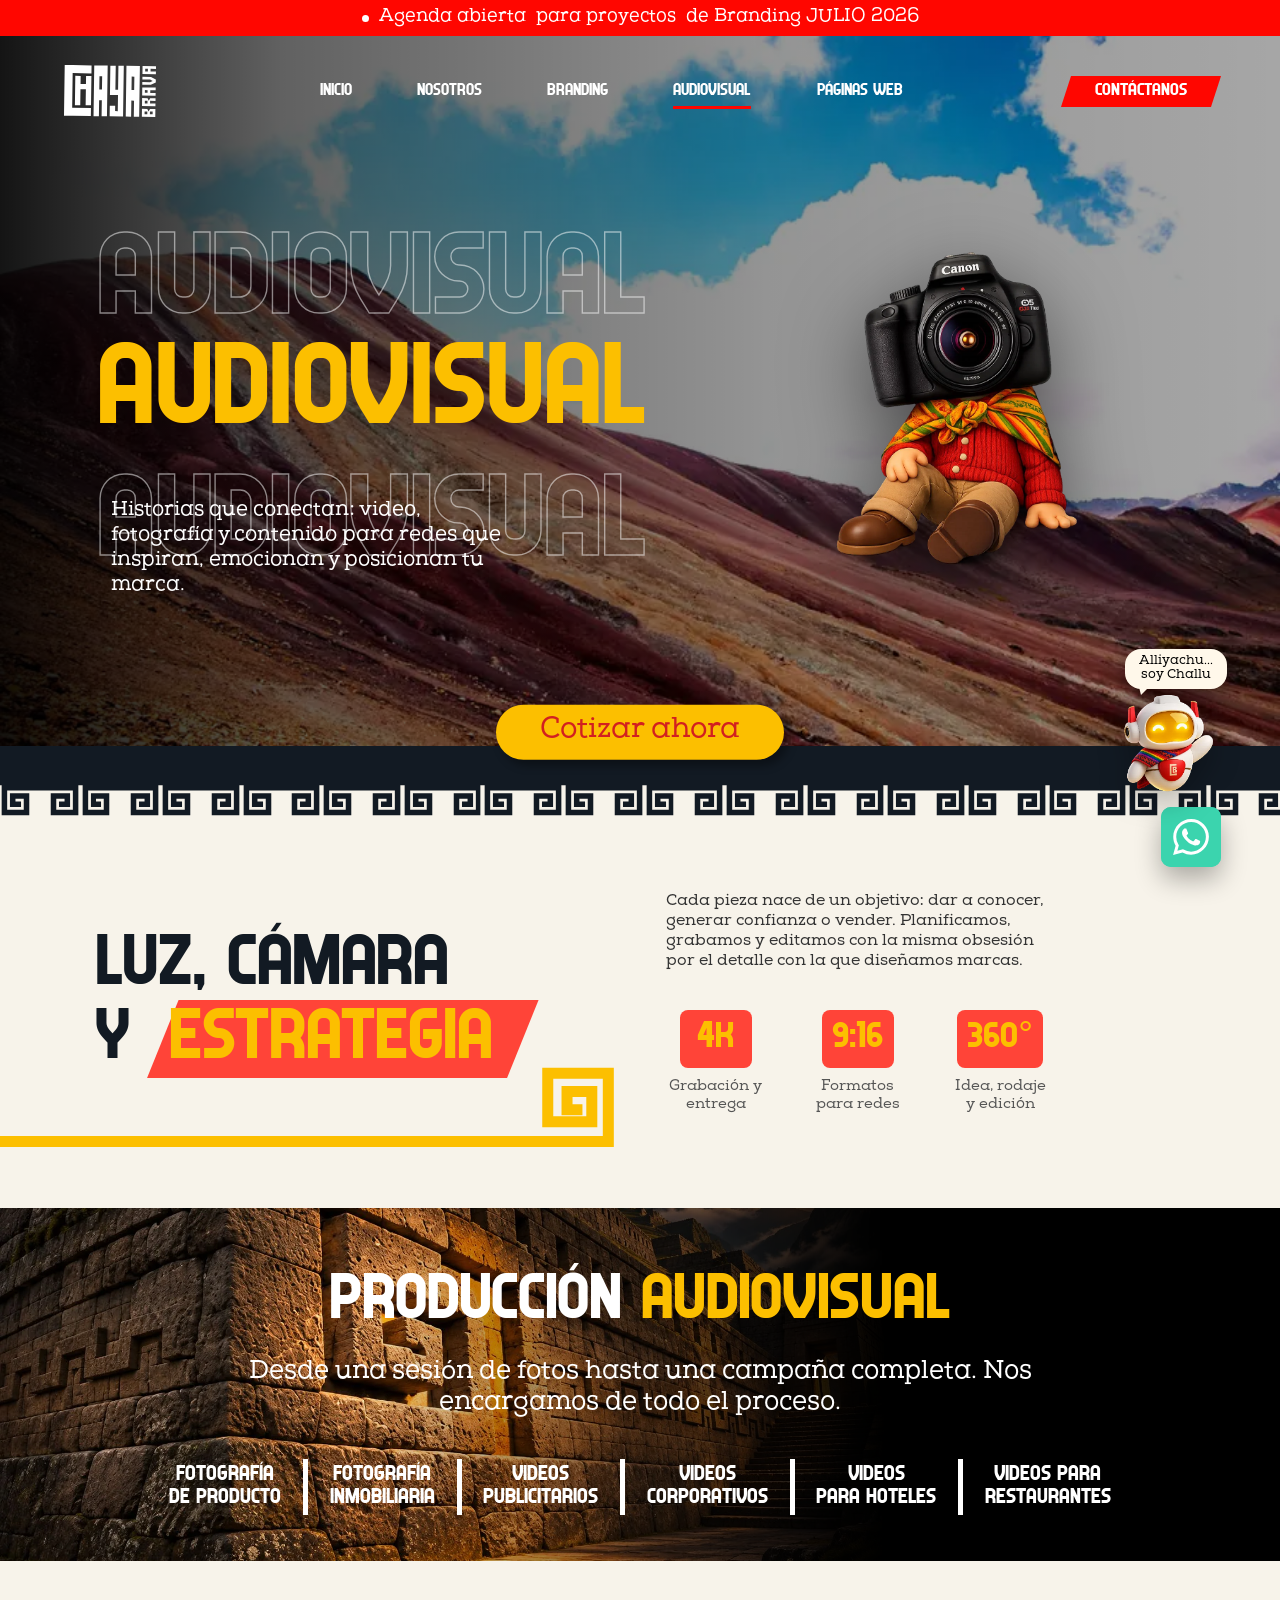
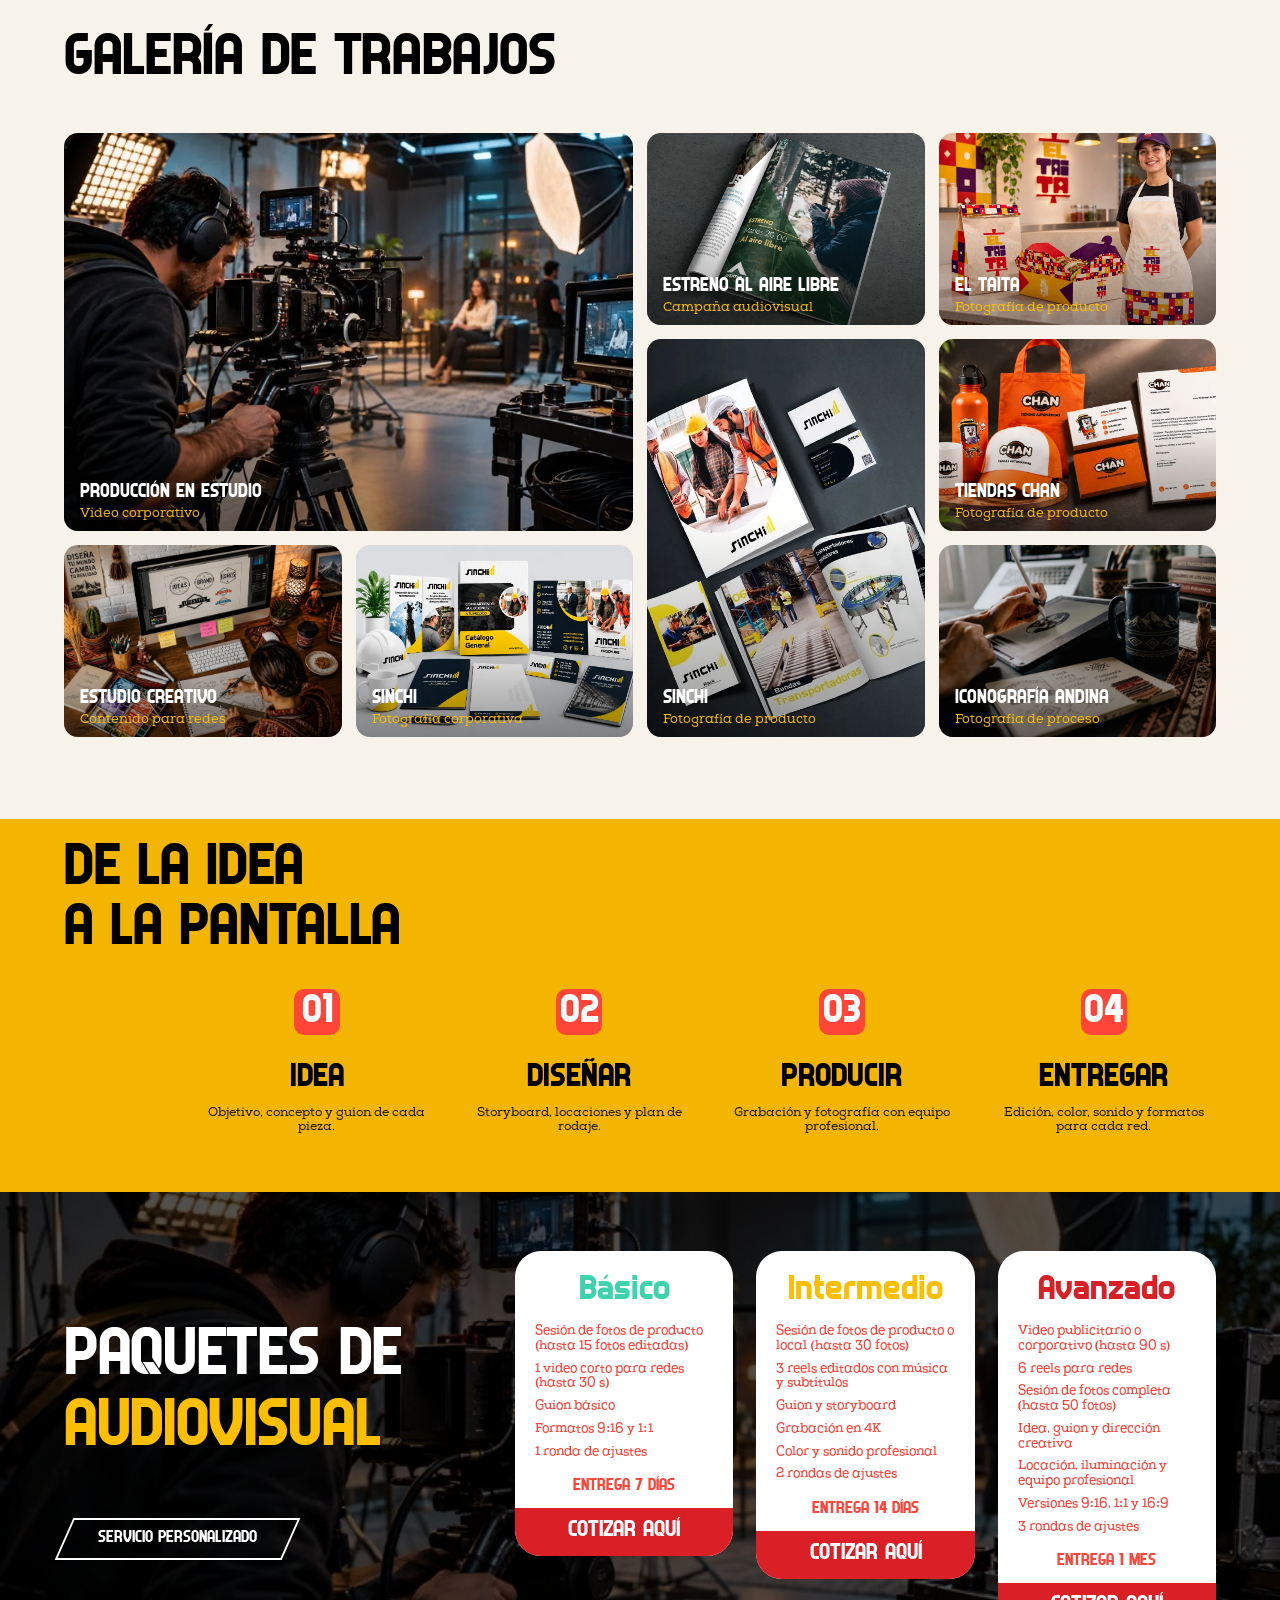
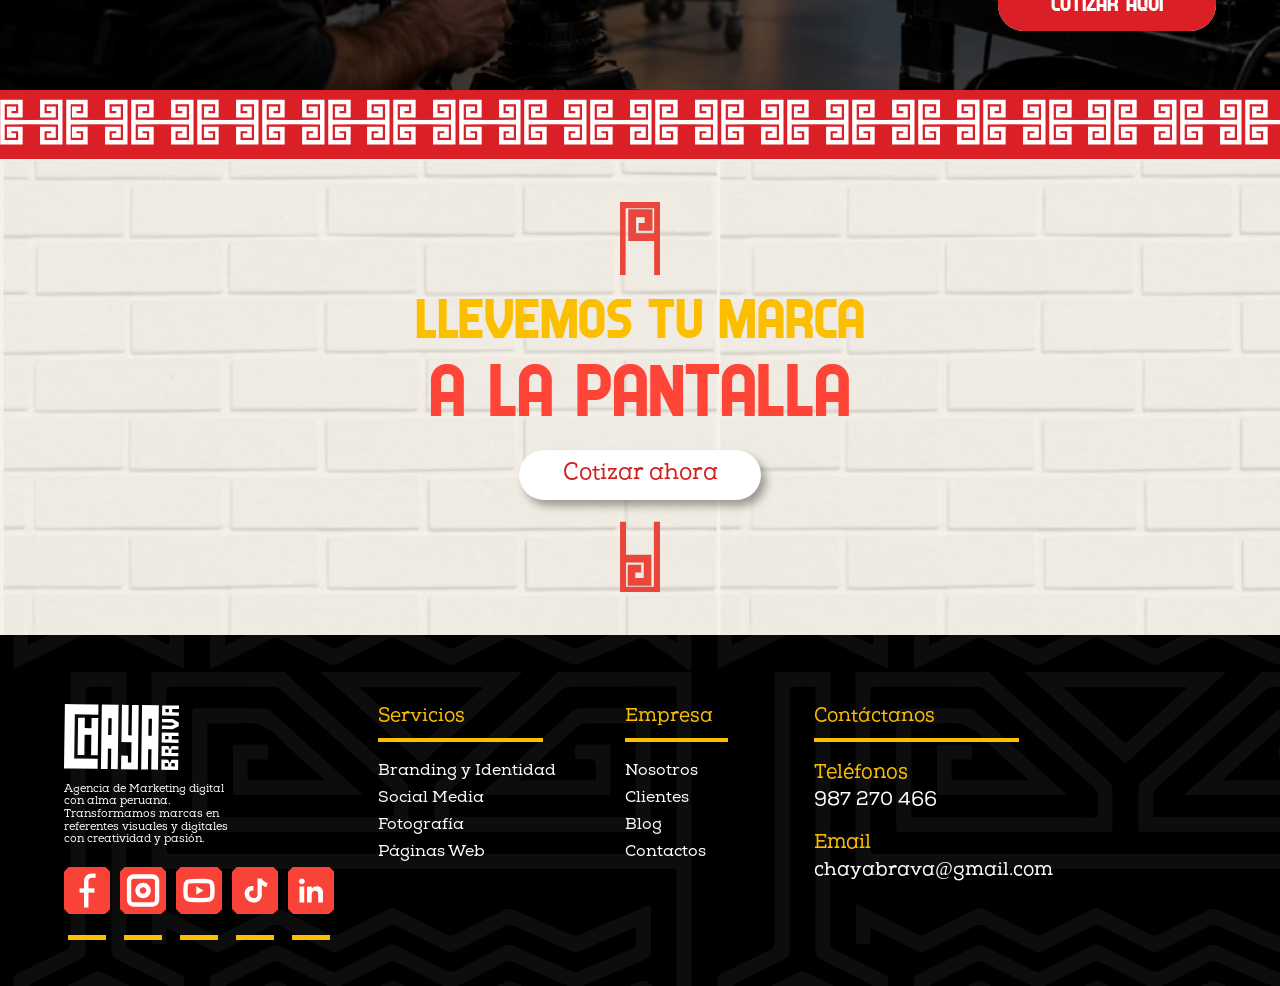
==== commit 33f464a1: "Add files via upload" ====
--- a/audiovisual/index.html
+++ b/audiovisual/index.html
@@ -144,7 +144,7 @@
           </li>
           <li class="reveal" style="--d:0.16s">
             <button class="g-item__btn" type="button" data-full="../assets/img/proyectos/el-taita.webp" data-title="El Taita" data-sub="Fotografía de producto" aria-haspopup="dialog">
-              <img src="../assets/img/proyectos/el-taita.webp" alt="Fotografía de producto para El Taita" width="881" height="661" loading="lazy">
+              <img src="../assets/img/proyectos/el-taita.webp" alt="Fotografía de producto para El Taita" width="1100" height="825" loading="lazy">
               <span class="g-item__info"><strong>El Taita</strong><span>Fotografía de producto</span></span>
             </button>
           </li>
@@ -156,7 +156,7 @@
           </li>
           <li class="reveal" style="--d:0.00s">
             <button class="g-item__btn" type="button" data-full="../assets/img/proyectos/tiendas-chan.webp" data-title="Tiendas Chan" data-sub="Fotografía de producto" aria-haspopup="dialog">
-              <img src="../assets/img/proyectos/tiendas-chan.webp" alt="Merchandising de Tiendas Chan" width="846" height="476" loading="lazy">
+              <img src="../assets/img/proyectos/tiendas-chan.webp" alt="Merchandising de Tiendas Chan" width="1100" height="619" loading="lazy">
               <span class="g-item__info"><strong>Tiendas Chan</strong><span>Fotografía de producto</span></span>
             </button>
           </li>
@@ -168,7 +168,7 @@
           </li>
           <li class="reveal" style="--d:0.16s">
             <button class="g-item__btn" type="button" data-full="../assets/img/proyectos/sinchi-papeleria.webp" data-title="Sinchi" data-sub="Fotografía corporativa" aria-haspopup="dialog">
-              <img src="../assets/img/proyectos/sinchi-papeleria.webp" alt="Papelería corporativa de Sinchi" width="885" height="590" loading="lazy">
+              <img src="../assets/img/proyectos/sinchi-papeleria.webp" alt="Papelería corporativa de Sinchi" width="1100" height="733" loading="lazy">
               <span class="g-item__info"><strong>Sinchi</strong><span>Fotografía corporativa</span></span>
             </button>
           </li>
@@ -195,6 +195,65 @@
       </div>
     </section>
 
+    <!-- ================= PAQUETES ================= -->
+    <section class="packs a-packs" id="paquetes" aria-labelledby="packs-title">
+      <div class="packs__bg" aria-hidden="true"><img src="../assets/img/servicios/produccion-video.webp" alt="" width="848" height="477" loading="lazy"></div>
+      <div class="container container--wide packs__inner">
+        <div class="a-packs__head">
+          <h2 class="display packs__title" id="packs-title" data-split>Paquetes de<br><span class="t-yellow">audiovisual</span></h2>
+          <a class="btn-skew a-packs__custom" href="../contacto/index.html?servicio=audiovisual&amp;plan=personalizado">Servicio personalizado</a>
+        </div>
+        <ul class="packs__grid">
+            <li>
+              <article class="pack" style="--pc:var(--c-mint)">
+                <h3 class="pack__name">Básico</h3>
+                <ul>
+                  <li>Sesión de fotos de producto (hasta 15 fotos editadas)</li>
+                  <li>1 video corto para redes (hasta 30 s)</li>
+                  <li>Guion básico</li>
+                  <li>Formatos 9:16 y 1:1</li>
+                  <li>1 ronda de ajustes</li>
+                </ul>
+                <p class="pack__time">Entrega 7 días</p>
+                <a class="pack__foot" href="../contacto/index.html?servicio=audiovisual&amp;plan=basico">Cotizar aquí<span class="sr-only"> el paquete Básico de audiovisual</span></a>
+              </article>
+            </li>
+            <li>
+              <article class="pack" style="--pc:var(--c-yellow)">
+                <h3 class="pack__name">Intermedio</h3>
+                <ul>
+                  <li>Sesión de fotos de producto o local (hasta 30 fotos)</li>
+                  <li>3 reels editados con música y subtítulos</li>
+                  <li>Guion y storyboard</li>
+                  <li>Grabación en 4K</li>
+                  <li>Color y sonido profesional</li>
+                  <li>2 rondas de ajustes</li>
+                </ul>
+                <p class="pack__time">Entrega 14 días</p>
+                <a class="pack__foot" href="../contacto/index.html?servicio=audiovisual&amp;plan=intermedio">Cotizar aquí<span class="sr-only"> el paquete Intermedio de audiovisual</span></a>
+              </article>
+            </li>
+            <li>
+              <article class="pack" style="--pc:var(--c-red-band)">
+                <h3 class="pack__name">Avanzado</h3>
+                <ul>
+                  <li>Video publicitario o corporativo (hasta 90 s)</li>
+                  <li>6 reels para redes</li>
+                  <li>Sesión de fotos completa (hasta 50 fotos)</li>
+                  <li>Idea, guion y dirección creativa</li>
+                  <li>Locación, iluminación y equipo profesional</li>
+                  <li>Versiones 9:16, 1:1 y 16:9</li>
+                  <li>3 rondas de ajustes</li>
+                </ul>
+                <p class="pack__time">Entrega 1 mes</p>
+                <a class="pack__foot" href="../contacto/index.html?servicio=audiovisual&amp;plan=avanzado">Cotizar aquí<span class="sr-only"> el paquete Avanzado de audiovisual</span></a>
+              </article>
+            </li>
+        </ul>
+      </div>
+    </section>
+    <div class="greca-band" aria-hidden="true"></div>
+
     <!-- ================= CTA ================= -->
     <section class="cta-final a-cta bg-brick" aria-labelledby="cta-title">
       <div class="container cta-final__inner">
@@ -211,7 +270,7 @@
       <div class="footer__brand">
         <img src="../assets/img/marca/logo-chaya-brava.svg" alt="Chaya Brava" width="126" height="72" loading="lazy">
         <p>Agencia de Marketing digital con alma peruana. Transformamos marcas en referentes visuales y digitales con creatividad y pasión.</p>
-        <ul class="social" aria-label="Redes sociales"><li><a href="https://www.facebook.com/chayabrava" target="_blank" rel="noopener" aria-label="Facebook de Chaya Brava"><svg viewBox="0 0 24 24" aria-hidden="true"><path fill="currentColor" d="M13.5 21v-7.6h2.6l.4-3h-3V8.5c0-.9.3-1.5 1.5-1.5h1.6V4.3c-.3 0-1.2-.1-2.3-.1-2.3 0-3.9 1.4-3.9 4v2.2H7.8v3h2.6V21z"/></svg></a></li><li><a href="https://www.instagram.com/chayabrava" target="_blank" rel="noopener" aria-label="Instagram de Chaya Brava"><svg viewBox="0 0 24 24" aria-hidden="true"><g fill="none" stroke="currentColor" stroke-width="2"><rect x="3.5" y="3.5" width="17" height="17" rx="5"/><circle cx="12" cy="12" r="4"/></g><circle cx="17.2" cy="6.8" r="1.2" fill="currentColor"/></svg></a></li><li><a href="https://www.youtube.com/@chayabrava" target="_blank" rel="noopener" aria-label="YouTube de Chaya Brava"><svg viewBox="0 0 24 24" aria-hidden="true"><path fill="currentColor" d="M21.6 7.2a2.6 2.6 0 0 0-1.8-1.8C18.2 5 12 5 12 5s-6.2 0-7.8.4A2.6 2.6 0 0 0 2.4 7.2 27 27 0 0 0 2 12a27 27 0 0 0 .4 4.8 2.6 2.6 0 0 0 1.8 1.8c1.6.4 7.8.4 7.8.4s6.2 0 7.8-.4a2.6 2.6 0 0 0 1.8-1.8A27 27 0 0 0 22 12a27 27 0 0 0-.4-4.8zM10 15V9l5.2 3z"/></svg></a></li><li><a href="https://www.tiktok.com/@chayabrava" target="_blank" rel="noopener" aria-label="TikTok de Chaya Brava"><svg viewBox="0 0 24 24" aria-hidden="true"><path fill="currentColor" d="M16.3 3c.3 2.3 1.7 3.8 4 4v3.2a7 7 0 0 1-4-1.2v6.3A5.6 5.6 0 1 1 10.7 9.7V13a2.3 2.3 0 1 0 2.3 2.3V3z"/></svg></a></li><li><a href="https://www.linkedin.com/company/chayabrava" target="_blank" rel="noopener" aria-label="LinkedIn de Chaya Brava"><svg viewBox="0 0 24 24" aria-hidden="true"><path fill="currentColor" d="M5 9h3v11H5zM6.5 3.8a1.8 1.8 0 1 1 0 3.6 1.8 1.8 0 0 1 0-3.6zM10 9h2.9v1.5c.4-.8 1.5-1.7 3.1-1.7 3.3 0 3.9 2.2 3.9 5V20h-3v-5.4c0-1.3 0-2.9-1.8-2.9s-2.1 1.4-2.1 2.8V20h-3z"/></svg></a></li></ul>
+        <ul class="social" aria-label="Redes sociales"><li><a href="https://www.facebook.com/chayabrava" target="_blank" rel="noopener" aria-label="Facebook de Chaya Brava"><img src="../assets/img/redes/facebook.svg" alt="" width="51" height="52"></a></li><li><a href="https://www.instagram.com/chayabrava" target="_blank" rel="noopener" aria-label="Instagram de Chaya Brava"><img src="../assets/img/redes/instagram.svg" alt="" width="51" height="52"></a></li><li><a href="https://www.youtube.com/@chayabrava" target="_blank" rel="noopener" aria-label="YouTube de Chaya Brava"><img src="../assets/img/redes/youtube.svg" alt="" width="51" height="52"></a></li><li><a href="https://www.tiktok.com/@chayabrava" target="_blank" rel="noopener" aria-label="TikTok de Chaya Brava"><img src="../assets/img/redes/tiktok.svg" alt="" width="51" height="52"></a></li><li><a href="https://www.linkedin.com/company/chayabrava" target="_blank" rel="noopener" aria-label="LinkedIn de Chaya Brava"><img src="../assets/img/redes/linkedin.svg" alt="" width="51" height="52"></a></li></ul>
       </div>
       <div>
         <h2 class="footer__title" style="--w:165px">Servicios</h2>
--- a/assets/css/base.css
+++ b/assets/css/base.css
@@ -451,14 +451,12 @@
 .footer__grid { display: grid; grid-template-columns: 1.3fr 1fr .74fr 1.8fr; gap: 24px; align-items: start; }
 .footer__brand img { width: clamp(110px, 9vw, 126px); margin-bottom: 14px; }
 .footer__brand p { max-width: 172px; font-size: 11px; line-height: 1.15; margin-bottom: 20px; }
-.social { display: flex; flex-wrap: wrap; gap: 6px; }
-.social a {
-  display: grid; place-items: center; width: 39px; height: 39px; border-radius: 7px;
-  background: var(--c-red); color: #fff;
-  transition: transform .35s var(--ease-out), background .3s, color .3s;
-}
-.social a:hover { transform: translateY(-4px) rotate(-6deg); background: var(--c-yellow); color: #000; }
-.social svg { width: 22px; height: 22px; }
+.social { display: flex; flex-wrap: wrap; gap: 10px; }
+.social a { position: relative; display: block; width: 46px; padding-bottom: 12px; transition: transform .35s var(--ease-out); }
+.social a::after { content: ""; position: absolute; left: 4px; right: 4px; bottom: 0; height: 5px; background: var(--c-yellow); transition: transform .35s var(--ease-out); }
+.social img { width: 100%; height: auto; }
+.social a:hover { transform: translateY(-4px) rotate(-4deg); }
+.social a:hover::after { transform: scaleX(.6); }
 .footer__title {
   display: block; width: var(--w, 165px); max-width: 100%;
   margin-bottom: 18px; padding-bottom: 6px;
@@ -561,3 +559,19 @@
   *, *::before, *::after { animation-duration: .001ms !important; animation-iteration-count: 1 !important; transition-duration: .001ms !important; scroll-behavior: auto !important; }
   .reveal, .split-line > span { opacity: 1; transform: none; }
 }
+
+/* === REVISIÓN 5 (general): zonas de toque más grandes === */
+@media (max-width: 640px) {
+  .topbar a { min-height: var(--topbar-h); padding-inline: 10px; }
+  .mobile-menu__foot a { display: inline-block; padding: 10px 0; }
+}
+/* === FIN REVISIÓN 5 (general) === */
+
+/* === REVISIÓN 7: proyectos con foto y texto lado a lado en tablet === */
+@media (min-width: 641px) and (max-width: 960px) {
+  .project, .project--rev { grid-template-columns: 1fr 1fr; gap: 28px; }
+  .project--rev .project__media { order: 2; }
+  .project h3 { font-size: 38px; }
+  .project__meta { grid-template-columns: 1fr; gap: 10px; }
+}
+/* === FIN REVISIÓN 7 === */
--- a/assets/css/challu.css
+++ b/assets/css/challu.css
@@ -1,19 +1,18 @@
 /* ==========================================================================
-   CHALLU — bot de preguntas frecuentes (encima del botón de WhatsApp)
+   CHALLU AI — bot de preguntas frecuentes (encima del botón de WhatsApp)
    El HTML lo crea assets/js/challu.js; aquí solo va su aspecto.
    ========================================================================== */
 .challu {
   --challu-right: clamp(16px, 4.6vw, 66px);
   --challu-bottom: calc(clamp(16px, 2.6vw, 34px) + 70px);
+  --challu-w: clamp(84px, 8.4vw, 118px);
   position: fixed; right: var(--challu-right); bottom: var(--challu-bottom); z-index: 46;
   font-family: var(--f-body);
 }
 
 /* ---------- Botón flotante: robot + globo ---------- */
 .challu__launcher {
-  position: relative; display: block;
-  width: clamp(84px, 8.4vw, 118px);
-  margin-left: auto;
+  position: relative; display: block; width: var(--challu-w); margin-left: auto;
   filter: drop-shadow(0 10px 14px rgba(0, 0, 0, .28));
   animation: challu-float 3.6s var(--ease-in-out) infinite;
   transition: transform .4s var(--ease-out);
@@ -32,111 +31,146 @@
   animation: challu-pop .6s var(--ease-out) 1.2s both;
   pointer-events: none;
 }
-.challu__bubble::after {
-  content: ""; position: absolute; left: 14px; top: calc(100% - 2px);
-  border: 8px solid transparent; border-top-color: #fff8ea; border-left-width: 2px;
-}
+.challu__bubble::after { content: ""; position: absolute; left: 14px; top: calc(100% - 2px); border: 8px solid transparent; border-top-color: #fff8ea; border-left-width: 2px; }
 @keyframes challu-pop { from { opacity: 0; transform: scale(.4) translateY(10px); } }
 .challu.is-open .challu__bubble, .challu.is-quiet .challu__bubble { opacity: 0; transform: scale(.6); animation: none; transition: opacity .25s, transform .25s; }
 
-/* ---------- Panel del chat ---------- */
+/* ---------- Panel del chat ----------
+   En laptop se abre al costado del robot, apoyado abajo, sin pasar el alto
+   de la pantalla. En celular es un panel inferior a lo ancho. */
 .challu__panel {
-  position: absolute; right: 0; bottom: calc(100% + 14px);
-  width: min(330px, calc(100vw - 32px));
-  max-height: min(560px, calc(100vh - 230px));
+  position: fixed;
+  right: calc(var(--challu-right) + var(--challu-w) + 14px);
+  bottom: clamp(16px, 2.6vw, 34px);
+  width: 340px;
+  max-height: min(580px, calc(100vh - 130px));
+  max-height: min(580px, calc(100dvh - 130px));
   display: flex; flex-direction: column;
   background: #fff; color: #000;
-  border-radius: 26px;
-  box-shadow: 0 26px 60px rgba(0, 0, 0, .35);
+  border-radius: 28px;
+  box-shadow: 0 24px 60px rgba(0, 0, 0, .3);
   overflow: hidden;
-  transform-origin: 85% 100%;
-  opacity: 0; transform: translateY(16px) scale(.92); visibility: hidden;
+  transform-origin: 100% 100%;
+  opacity: 0; transform: translateY(16px) scale(.94); visibility: hidden;
   transition: opacity .3s, transform .45s var(--ease-out), visibility 0s .45s;
 }
 .challu.is-open .challu__panel { opacity: 1; transform: none; visibility: visible; transition: opacity .3s, transform .45s var(--ease-out); }
 
-.challu__head { position: relative; display: flex; align-items: center; gap: 12px; padding: 18px 50px 6px 18px; }
-.challu__avatar {
-  flex: none; width: 62px; height: 62px; border-radius: 50%;
-  background: var(--c-yellow); overflow: hidden;
-  display: grid; place-items: center;
-}
-.challu__avatar img { width: 92%; margin-top: 14px; }
+.challu__head { position: relative; flex: none; display: flex; align-items: center; justify-content: center; gap: 8px; padding: 18px 46px 8px; }
+.challu__head img { width: 30px; height: auto; }
 .challu__name { font-family: var(--f-display); font-size: 22px; line-height: 1; text-transform: uppercase; }
-.challu__status { display: flex; align-items: center; gap: 6px; font-size: 12px; color: #6d6862; }
-.challu__status::before { content: ""; width: 8px; height: 8px; border-radius: 50%; background: var(--c-mint); }
 .challu__close {
-  position: absolute; top: 14px; right: 14px;
-  width: 32px; height: 32px; border-radius: 50%;
-  display: grid; place-items: center;
-  background: var(--c-beige); color: #000;
+  position: absolute; top: 14px; right: 14px; width: 30px; height: 30px; border-radius: 50%;
+  display: grid; place-items: center; background: var(--c-beige); color: #000;
   transition: background .3s, transform .3s;
 }
 .challu__close:hover { background: var(--c-red); color: #fff; transform: rotate(90deg); }
-.challu__close svg { width: 12px; }
+.challu__close svg { width: 11px; }
 
 .challu__log {
-  flex: 1; overflow-y: auto; overscroll-behavior: contain;
-  display: flex; flex-direction: column; gap: 10px;
-  padding: 10px 18px 14px;
-  scroll-behavior: smooth;
+  flex: 1; min-height: 0; overflow-y: auto; overscroll-behavior: contain;
+  display: flex; flex-direction: column; gap: 12px;
+  padding: 8px 18px 12px; scroll-behavior: smooth;
 }
-.challu__msg {
-  max-width: 88%; padding: 10px 14px;
+.challu__avatar { flex: none; display: grid; place-items: center; width: 46px; height: 46px; border-radius: 50%; background: var(--c-yellow); overflow: hidden; }
+.challu__avatar img { width: 90%; margin-top: 12%; }
+.challu__intro { display: grid; justify-items: center; gap: 12px; text-align: center; padding: 6px 0 4px; }
+.challu__intro[hidden] { display: none; }
+.challu__avatar--big { width: 88px; height: 88px; }
+.challu__intro p { max-width: 220px; font-family: var(--f-display); text-transform: uppercase; font-size: 13px; line-height: 1.15; }
+
+.challu__msg { animation: challu-msg .4s var(--ease-out) both; }
+.challu__msg--user {
+  position: relative; align-self: flex-end; max-width: 86%;
+  padding: 9px 16px; border-radius: 18px;
+  background: var(--c-yellow); color: #000;
+  font-family: var(--f-display); text-transform: uppercase; font-size: 14px; line-height: 1.15;
+}
+.challu__msg--user::after { content: ""; position: absolute; right: -6px; bottom: 4px; border: 7px solid transparent; border-left-color: var(--c-yellow); border-bottom-color: var(--c-yellow); transform: skewY(-20deg); }
+.challu__msg--bot { display: flex; align-items: flex-start; gap: 8px; max-width: 100%; }
+.challu__text {
+  position: relative; padding: 10px 14px; border-radius: 14px; background: var(--c-beige);
   font-size: 13.5px; line-height: 1.35;
-  border-radius: 14px;
-  animation: challu-msg .4s var(--ease-out) both;
 }
-.challu__msg--bot { align-self: flex-start; background: #ece9e4; border-top-left-radius: 4px; }
-.challu__msg--user { align-self: flex-end; background: var(--c-yellow); border-top-right-radius: 4px; font-family: var(--f-display); text-transform: uppercase; font-size: 14px; line-height: 1.15; }
-.challu__msg a { color: var(--c-red-deep); font-weight: 700; text-decoration: underline; text-underline-offset: 2px; }
-.challu__msg a:hover { color: #000; }
-.challu__msg strong { font-weight: 700; }
+.challu__text::before { content: ""; position: absolute; left: -6px; top: 14px; border: 6px solid transparent; border-right-color: var(--c-beige); border-left-width: 0; }
+.challu__text a { color: var(--c-red-deep); font-weight: 700; text-decoration: underline; text-underline-offset: 2px; }
+.challu__text a:hover { color: #000; }
+.challu__text strong { font-weight: 700; }
 @keyframes challu-msg { from { opacity: 0; transform: translateY(8px); } }
 
-.challu__typing { display: inline-flex; gap: 4px; padding: 13px 16px; }
+.challu__typing { display: inline-flex; gap: 4px; padding: 4px 2px; }
 .challu__typing i { width: 7px; height: 7px; border-radius: 50%; background: #8f8a84; animation: challu-dot 1s infinite; }
 .challu__typing i:nth-child(2) { animation-delay: .15s; }
 .challu__typing i:nth-child(3) { animation-delay: .3s; }
 @keyframes challu-dot { 0%, 60%, 100% { transform: none; opacity: .5; } 30% { transform: translateY(-4px); opacity: 1; } }
 
-.challu__faq { display: grid; gap: 9px; margin-top: 6px; }
+/* Preguntas frecuentes: grises como en el diseño; más chicas cuando ya hay conversación */
+.challu__faq { display: grid; gap: 7px; margin-top: 2px; }
 .challu__chip {
-  display: block; width: 100%; padding: 8px 14px;
-  border-radius: 12px; background: var(--c-yellow); color: #000;
-  font-family: var(--f-display); text-transform: uppercase; font-size: 14px; line-height: 1.1; text-align: left;
-  transition: background .3s, transform .3s var(--ease-out), color .3s;
+  display: block; width: 100%; padding: 9px 14px; border-radius: 14px;
+  background: #f3f1ee; color: #8d8984;
+  font-family: var(--f-display); text-transform: uppercase; font-size: 13.5px; line-height: 1.1; text-align: left;
+  transition: background .3s, color .3s, transform .3s var(--ease-out);
 }
-.challu__chip:hover, .challu__chip:focus-visible { background: var(--c-red-flag); color: #fff; transform: translateX(4px); }
+.challu__chip:hover, .challu__chip:focus-visible { background: var(--c-yellow); color: #000; transform: translateX(3px); }
+.challu.is-chatting .challu__faq { padding: 0 6px 0 54px; gap: 5px; }
+.challu.is-chatting .challu__chip { padding: 6px 12px; font-size: 11.5px; }
 
-.challu__form { display: flex; gap: 8px; padding: 12px 18px 18px; }
+.challu__form { flex: none; display: flex; align-items: center; gap: 10px; padding: 10px 18px 18px; }
 .challu__input {
-  flex: 1; min-width: 0; height: 46px; padding: 0 14px;
-  border: 0; border-radius: 10px; background: var(--c-beige);
+  flex: 1; min-width: 0; height: 44px; padding: 0 16px;
+  border: 0; border-radius: 12px; background: var(--c-beige);
   font-family: var(--f-display); font-size: 17px; text-transform: uppercase; color: #000;
 }
-.challu__input::placeholder { color: #bdb6ad; }
+.challu__input::placeholder { color: #a8a199; }
 .challu__input:focus { outline: 2px solid var(--c-yellow); outline-offset: 0; }
 .challu__send {
-  flex: none; width: 46px; height: 46px; border-radius: 10px;
-  display: grid; place-items: center;
-  background: var(--c-red-flag); color: #fff;
+  flex: none; width: 38px; height: 38px; border-radius: 50%; display: grid; place-items: center;
+  background: var(--c-yellow); color: #fff;
   transition: background .3s, transform .3s var(--ease-out);
 }
-.challu__send:hover { background: #000; transform: translateY(-2px); }
-.challu__send svg { width: 20px; }
+.challu__send:hover { background: var(--c-red-flag); transform: rotate(-12deg); }
+.challu__send svg { width: 20px; margin: 1px 2px 0 0; }
 
 .challu__wa {
   display: inline-flex; align-items: center; gap: 6px; margin-top: 8px;
-  padding: 6px 12px; border-radius: 999px; background: var(--c-mint); color: #fff !important;
+  padding: 6px 12px; border-radius: 999px; background: var(--c-mint); color: #000 !important;
   font-weight: 700; text-decoration: none !important;
 }
-.challu__wa:hover { background: #000; }
+.challu__wa:hover { background: #000; color: #fff !important; }
 
+/* Laptops bajas: panel un poco más compacto */
+@media (max-height: 760px) and (min-width: 641px) {
+  .challu__avatar--big { width: 64px; height: 64px; }
+  .challu__chip { padding: 7px 12px; font-size: 12.5px; }
+}
+
+/* Celular: panel inferior a lo ancho; el robot y WhatsApp se esconden mientras está abierto */
 @media (max-width: 640px) {
-  .challu { --challu-bottom: calc(clamp(16px, 2.6vw, 34px) + 62px); }
-  .challu__panel { max-height: calc(100vh - 200px); }
+  .challu { --challu-bottom: calc(clamp(16px, 2.6vw, 34px) + 62px); --challu-w: 74px; }
+  .challu__panel {
+    left: 10px; right: 10px; bottom: 10px; width: auto;
+    max-height: calc(100vh - 90px); max-height: calc(100dvh - 90px);
+    border-radius: 24px; transform-origin: 50% 100%;
+  }
+  .challu-open .challu__launcher, .challu-open .wa-float { opacity: 0; pointer-events: none; }
+  .challu__name { font-size: 20px; }
 }
-@media (prefers-reduced-motion: reduce) {
-  .challu__launcher { animation: none; }
+@media (prefers-reduced-motion: reduce) { .challu__launcher { animation: none; } }
+
+/* === REVISIÓN 2: robot y WhatsApp más chicos en celular (el globo se mantiene) === */
+@media (max-width: 640px) {
+  .challu { --challu-w: 58px; --challu-bottom: 78px; }
+  .challu__bubble { font-size: 11px; padding: 5px 10px; min-width: 0; }
+  .wa-float { width: 50px; height: 50px; }
+  .wa-float svg { width: 28px; height: 28px; }
 }
+/* === FIN REVISIÓN 2 === */
+
+/* === REVISIÓN 5 (chat): botones más grandes para tocar con el dedo === */
+@media (max-width: 960px), (pointer: coarse) {
+  .challu__close { width: 40px; height: 40px; top: 10px; right: 10px; }
+  .challu__chip, .challu.is-chatting .challu__chip { min-height: 44px; display: flex; align-items: center; }
+  .challu__send { width: 44px; height: 44px; }
+}
+/* === FIN REVISIÓN 5 (chat) === */
--- a/audiovisual/audiovisual.css
+++ b/audiovisual/audiovisual.css
@@ -115,3 +115,32 @@
   .a-badges { gap: 14px; }
   .a-badges strong { min-width: 62px; height: 50px; font-size: 25px; }
 }
+
+/* ---------- Paquetes de audiovisual (sin precio) ---------- */
+.a-packs .packs__inner { grid-template-columns: minmax(0, 400px) minmax(0, 1fr); }
+.a-packs__head { display: grid; justify-items: start; gap: clamp(30px, 4vw, 60px); }
+.a-packs__custom { font-size: 17px; }
+.a-packs .packs__grid { grid-template-columns: repeat(3, minmax(0, 1fr)); gap: clamp(12px, 1.8vw, 26px); }
+.a-packs .pack { color: var(--c-red); }
+.a-packs .pack__name { text-align: center; padding: 22px 10px 10px; font-size: clamp(28px, 2.8vw, 40px); }
+.a-packs .pack ul { padding: 6px 16px 14px 20px; gap: 8px; font-size: 12.5px; }
+.a-packs .pack__time { text-align: center; padding: 0 10px 10px; font-family: var(--f-display); text-transform: uppercase; font-size: clamp(14px, 1.3vw, 18px); }
+.a-packs .pack__foot { display: block; transition: background .3s; }
+.a-packs .pack__foot:hover { background: #000; }
+@media (max-width: 1100px) {
+  .a-packs .packs__inner { grid-template-columns: 1fr; }
+  .a-packs__head { justify-items: center; text-align: center; }
+  .a-packs .packs__grid { width: 100%; max-width: 820px; margin-inline: auto; }
+}
+@media (max-width: 760px) {
+  .a-packs .packs__grid { grid-template-columns: 1fr; max-width: 360px; gap: 18px; }
+  .a-packs .pack ul { font-size: 13px; }
+}
+
+/* === REVISIÓN 3: títulos en contorno superpuestos al título en celular === */
+@media (max-width: 640px) {
+  .a-hero__copy { padding-top: 44px; }
+  .a-hero__ghost--top { top: 8px; }
+  .a-hero__ghost--bottom { display: block; top: 78px; }
+}
+/* === FIN REVISIÓN 3 === */
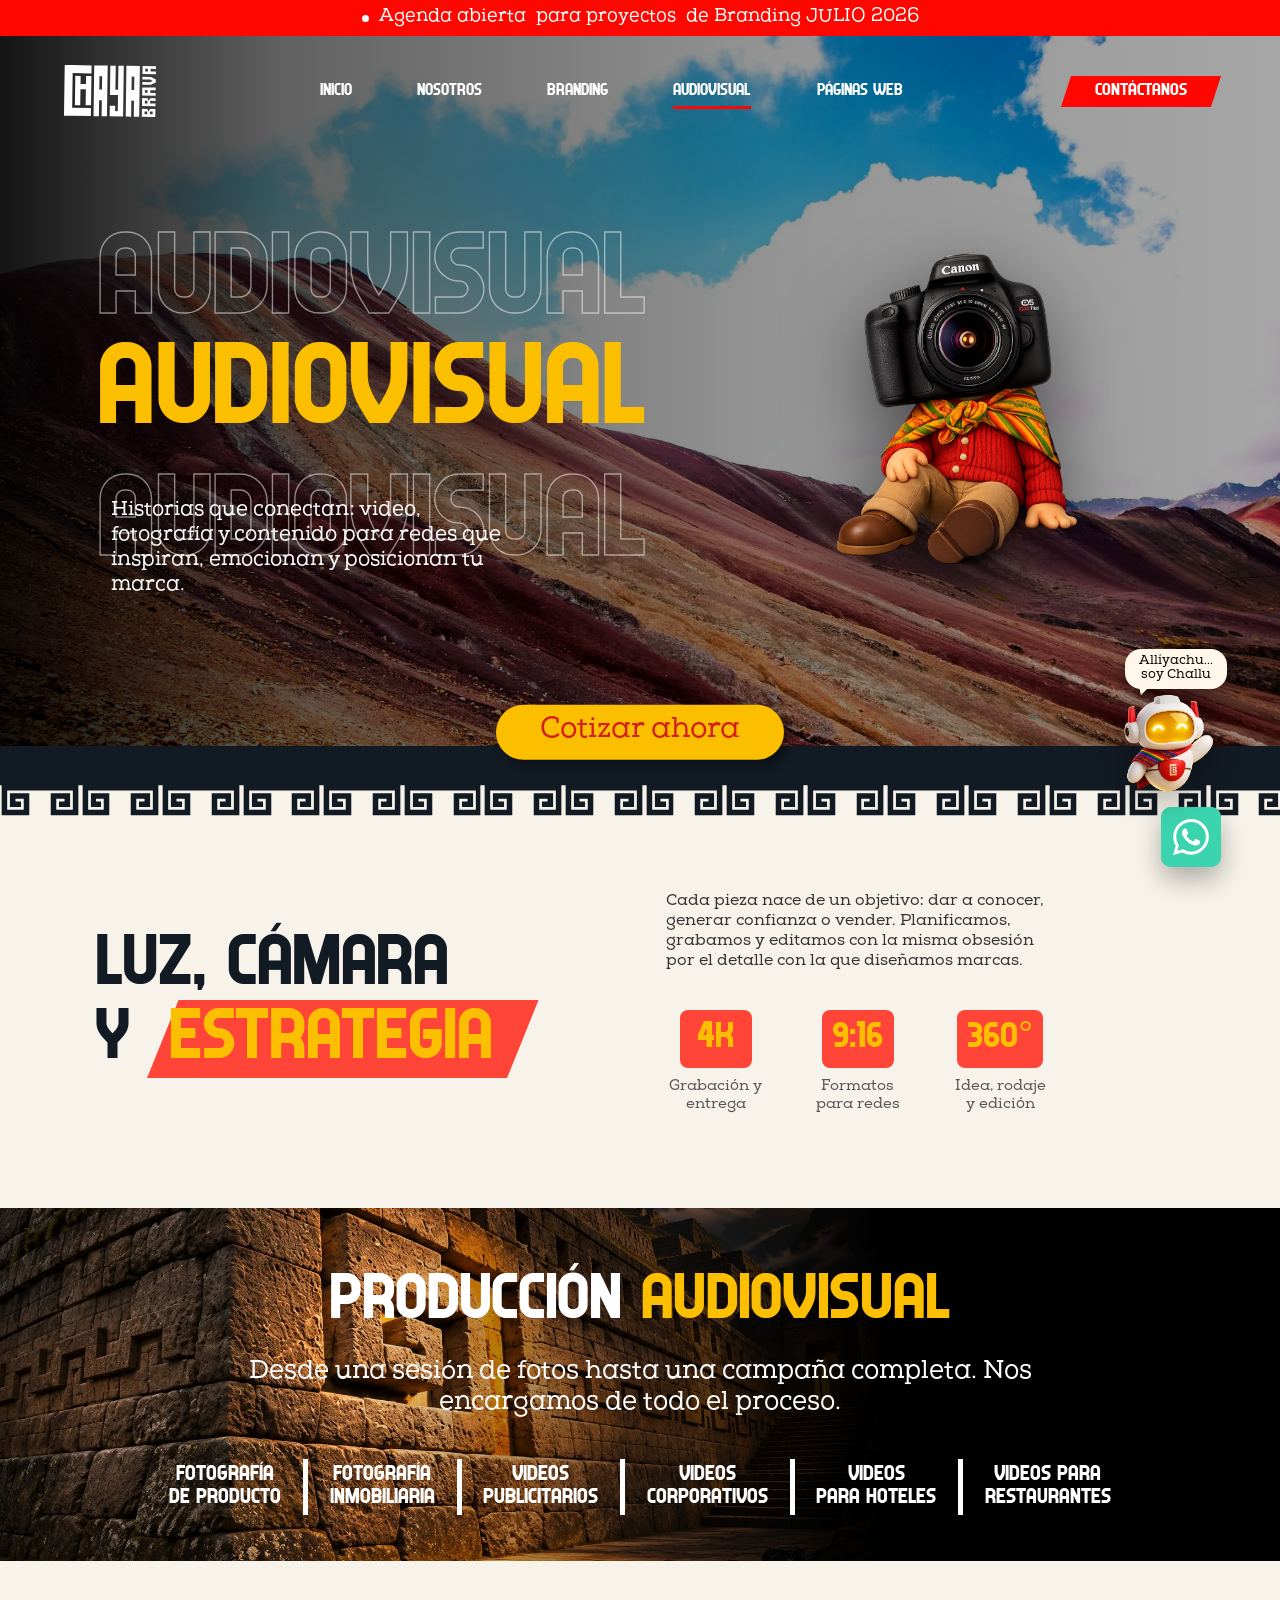
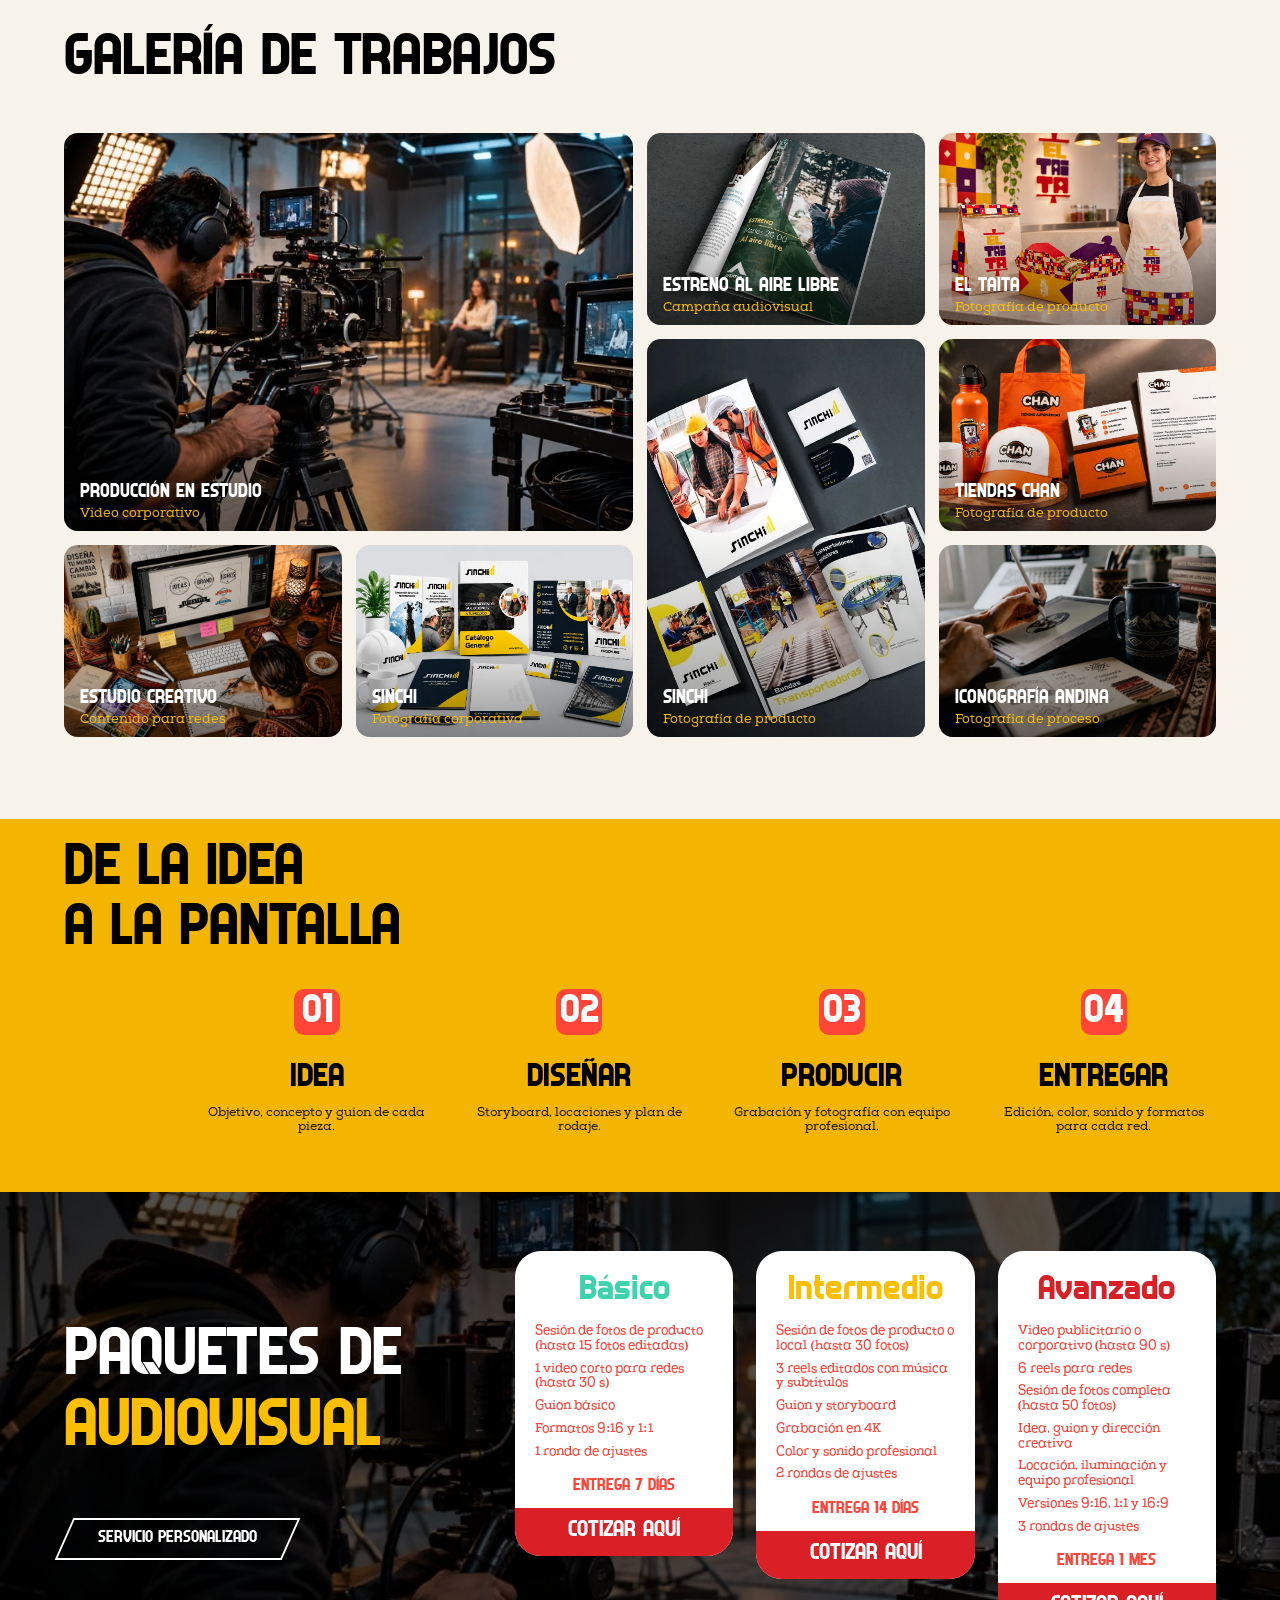
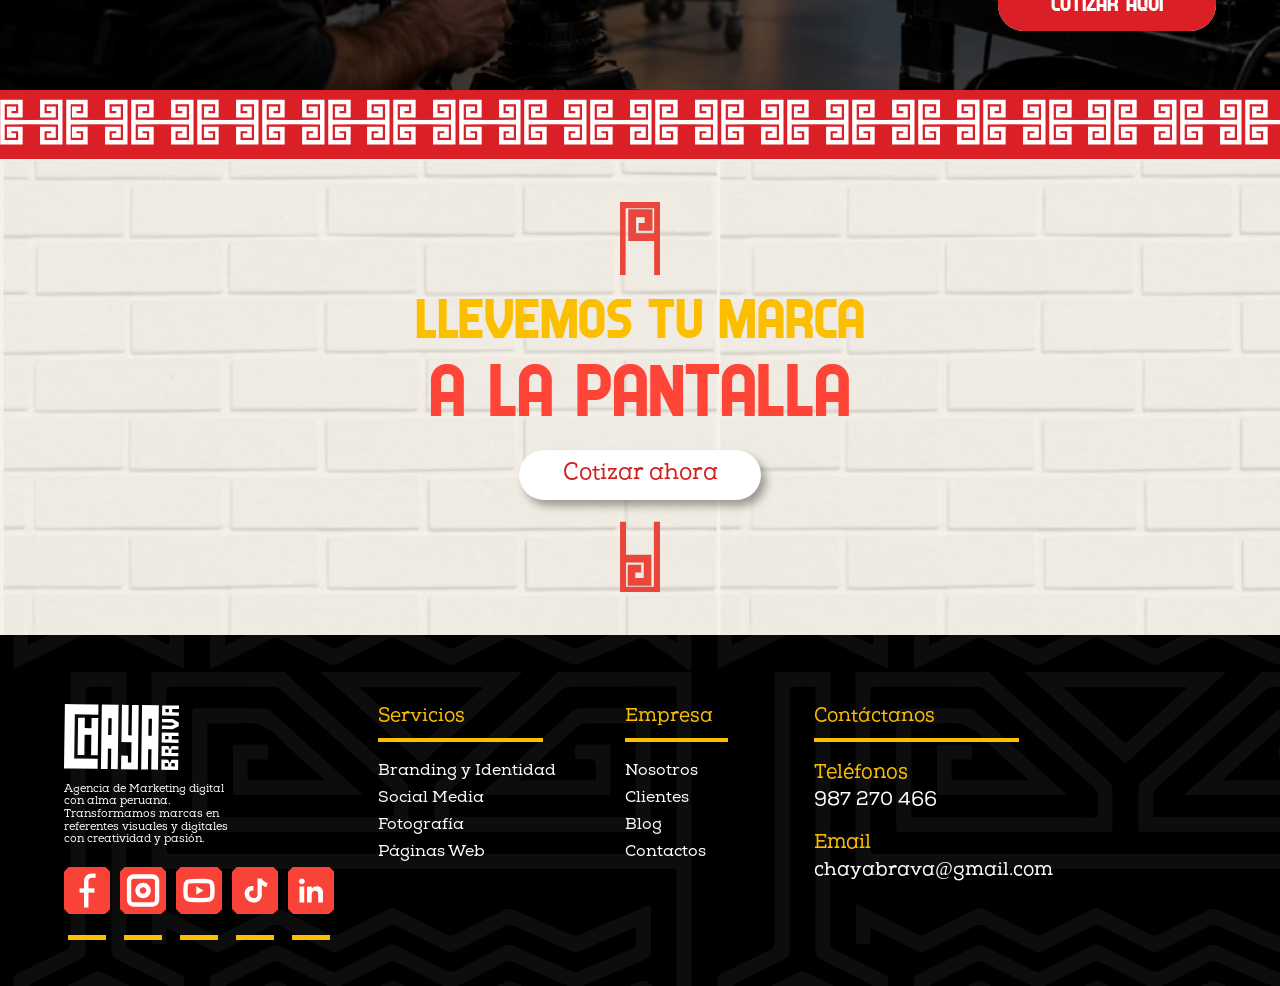
==== commit db20431a: "Conecta la carpeta local con GitHub (une historiales; contenido = carpeta local) Co-Authored-By: Cla" ====
--- a/audiovisual/index.html
+++ b/audiovisual/index.html
@@ -105,7 +105,6 @@
           </ul>
         </div>
       </div>
-      <div class="a-intro__line"><svg viewBox="0 0 1116 160" aria-hidden="true"><path d="M0 141H1105V17H995V105H1075V50H1030V83H1058" fill="none" stroke="currentColor" stroke-width="20"/></svg></div>
     </section>
 
     <!-- ================= PRODUCCIÓN AUDIOVISUAL ================= -->
--- a/assets/css/base.css
+++ b/assets/css/base.css
@@ -575,3 +575,10 @@
   .project__meta { grid-template-columns: 1fr; gap: 10px; }
 }
 /* === FIN REVISIÓN 7 === */
+
+/* Enlace "Ver página web" de los proyectos */
+.project__link { display: inline-flex; align-items: center; gap: 8px; margin-top: 22px; padding: 10px 22px; border-radius: 999px; background: var(--c-red); color: #fff; font-family: var(--f-display); text-transform: uppercase; font-size: 16px; transition: background .3s, transform .3s var(--ease-out); }
+.project__link::after { content: "→"; font-family: Arial, sans-serif; }
+.project__link:hover { background: #000; transform: translateY(-2px); }
+a.project__media { display: block; }
+.project__meta { grid-template-columns: minmax(0, 1fr) minmax(0, 1fr); }
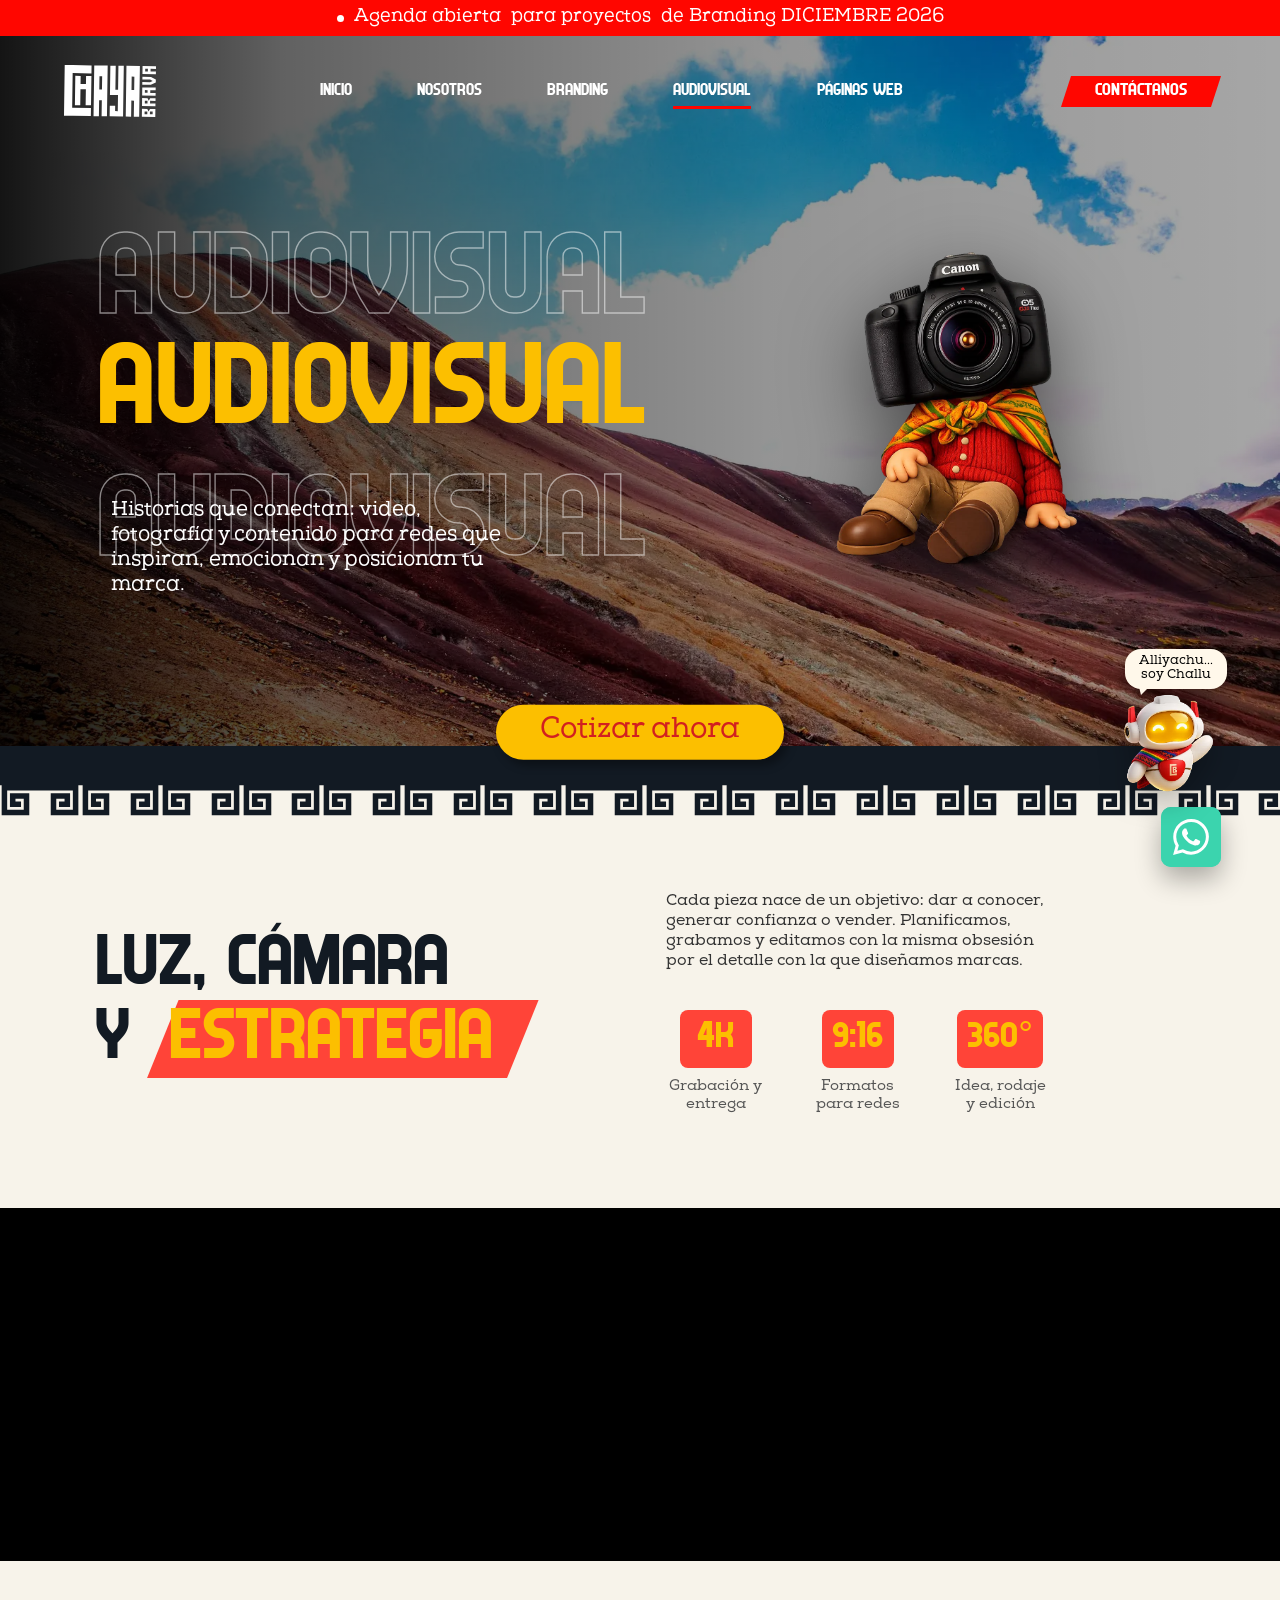
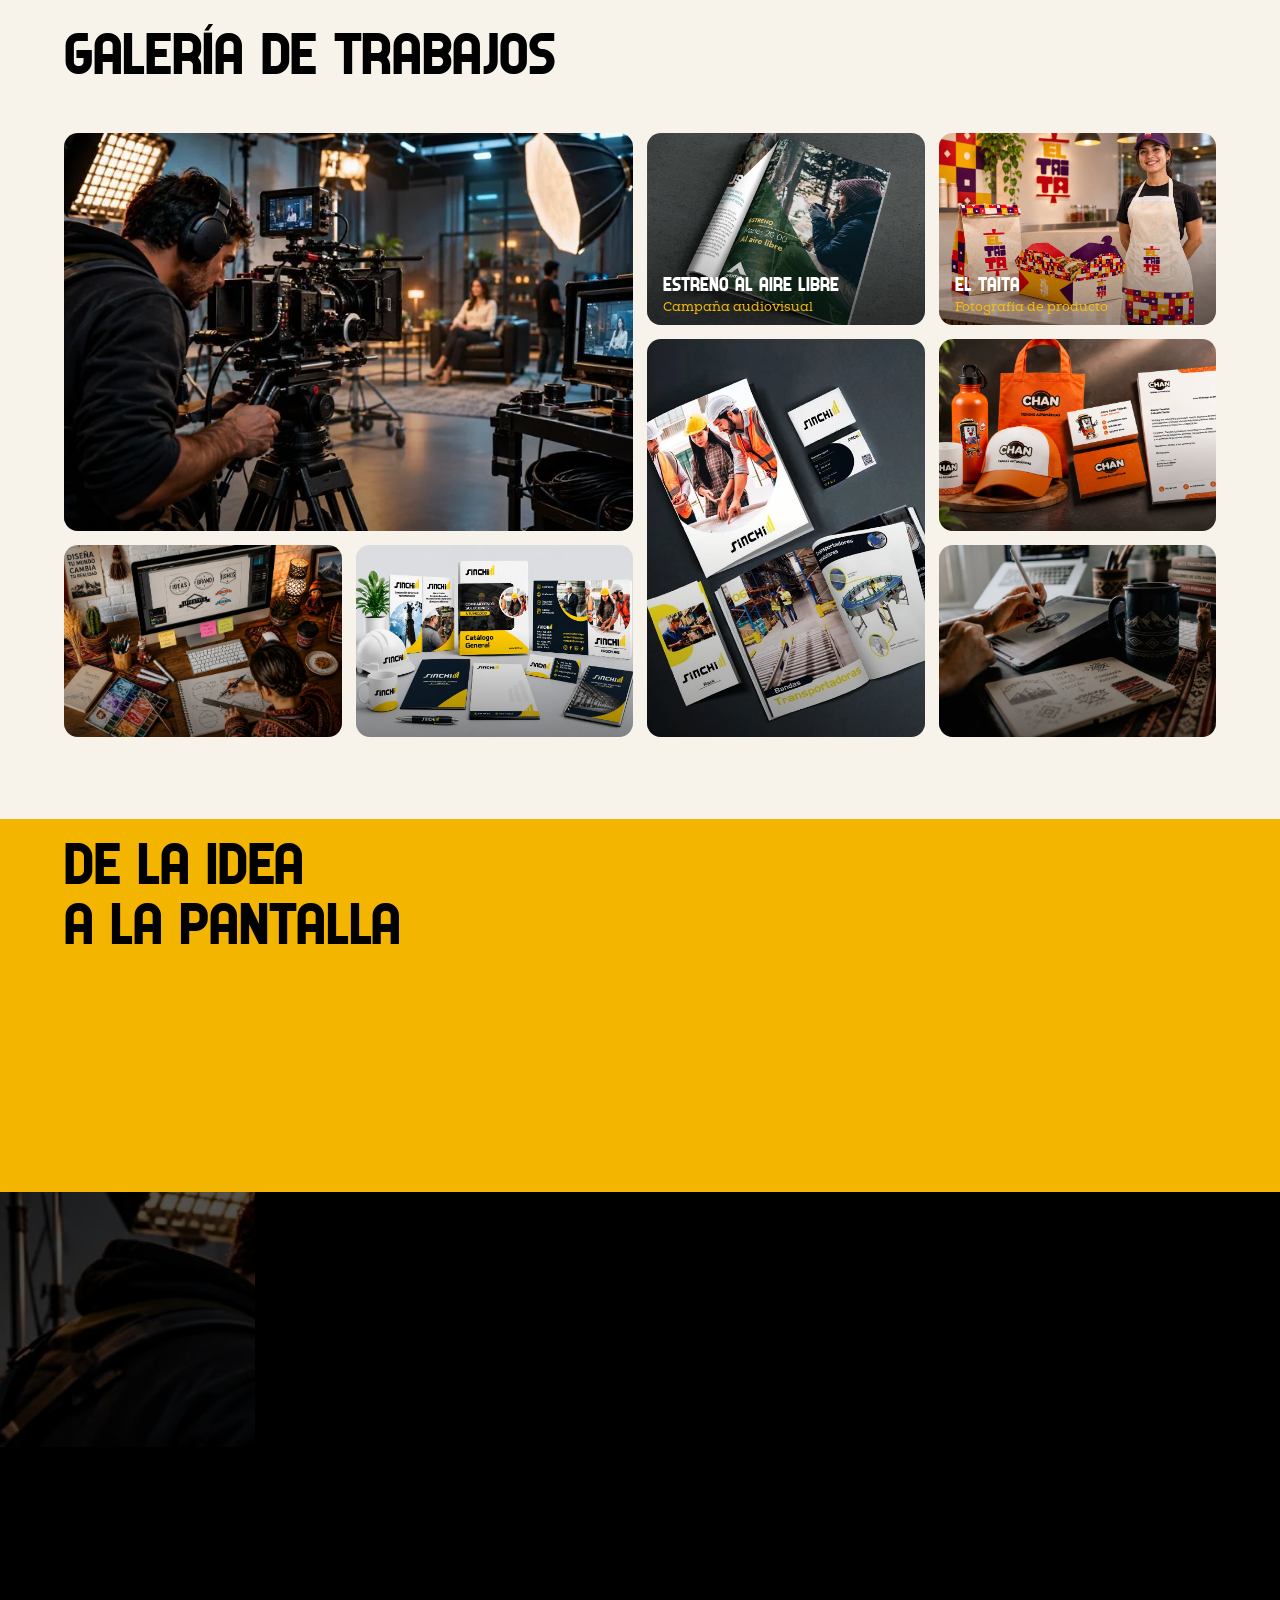
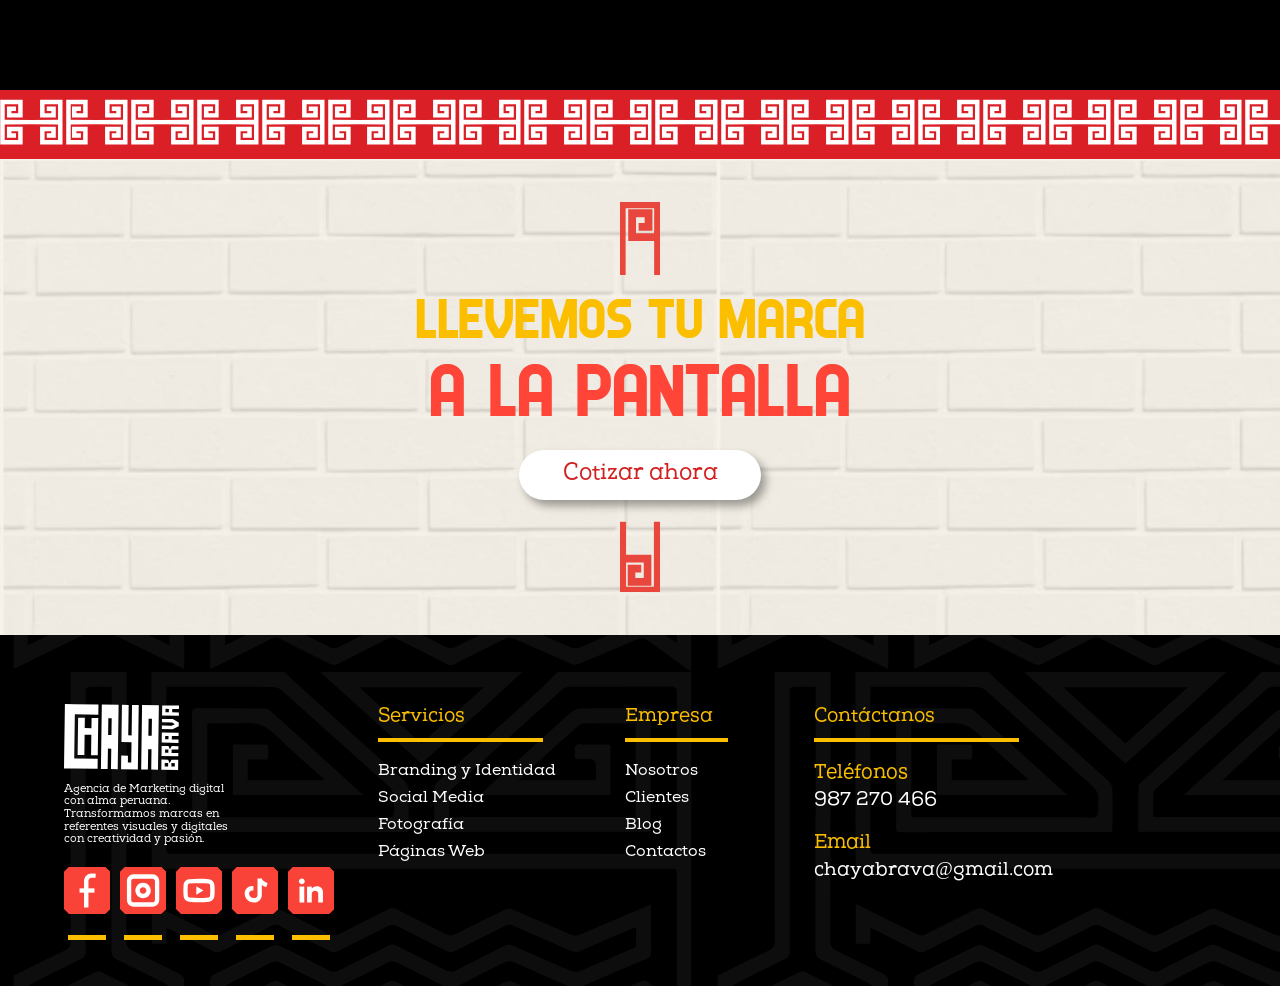
==== commit 7cf19145: "Inicio: llamas que se turnan en el Hero y mes automático en la barra roja - El Hero alterna tres lla" ====
--- a/audiovisual/index.html
+++ b/audiovisual/index.html
@@ -33,7 +33,7 @@
   </div>
 
   <div class="topbar">
-    <a href="../contacto/index.html?servicio=branding"><span class="topbar__dot" aria-hidden="true"></span>Agenda abierta <span class="hide-sm">para proyectos </span>de Branding JULIO 2026</a>
+    <a href="../contacto/index.html?servicio=branding"><span class="topbar__dot" aria-hidden="true"></span>Agenda abierta <span class="hide-sm">para proyectos </span><span>de Branding <span data-mes-actual></span></span></a>
   </div>
 
   <header class="header" id="top">
--- a/assets/css/base.css
+++ b/assets/css/base.css
@@ -567,6 +567,12 @@
 }
 /* === FIN REVISIÓN 5 (general) === */
 
+/* Barra roja en una sola línea aunque el mes sea largo (NOVIEMBRE, DICIEMBRE…) */
+@media (max-width: 380px) {
+  .topbar { font-size: min(13px, 3.6vw); }
+  .topbar a { gap: 6px; white-space: nowrap; }
+}
+
 /* === REVISIÓN 7: proyectos con foto y texto lado a lado en tablet === */
 @media (min-width: 641px) and (max-width: 960px) {
   .project, .project--rev { grid-template-columns: 1fr 1fr; gap: 28px; }
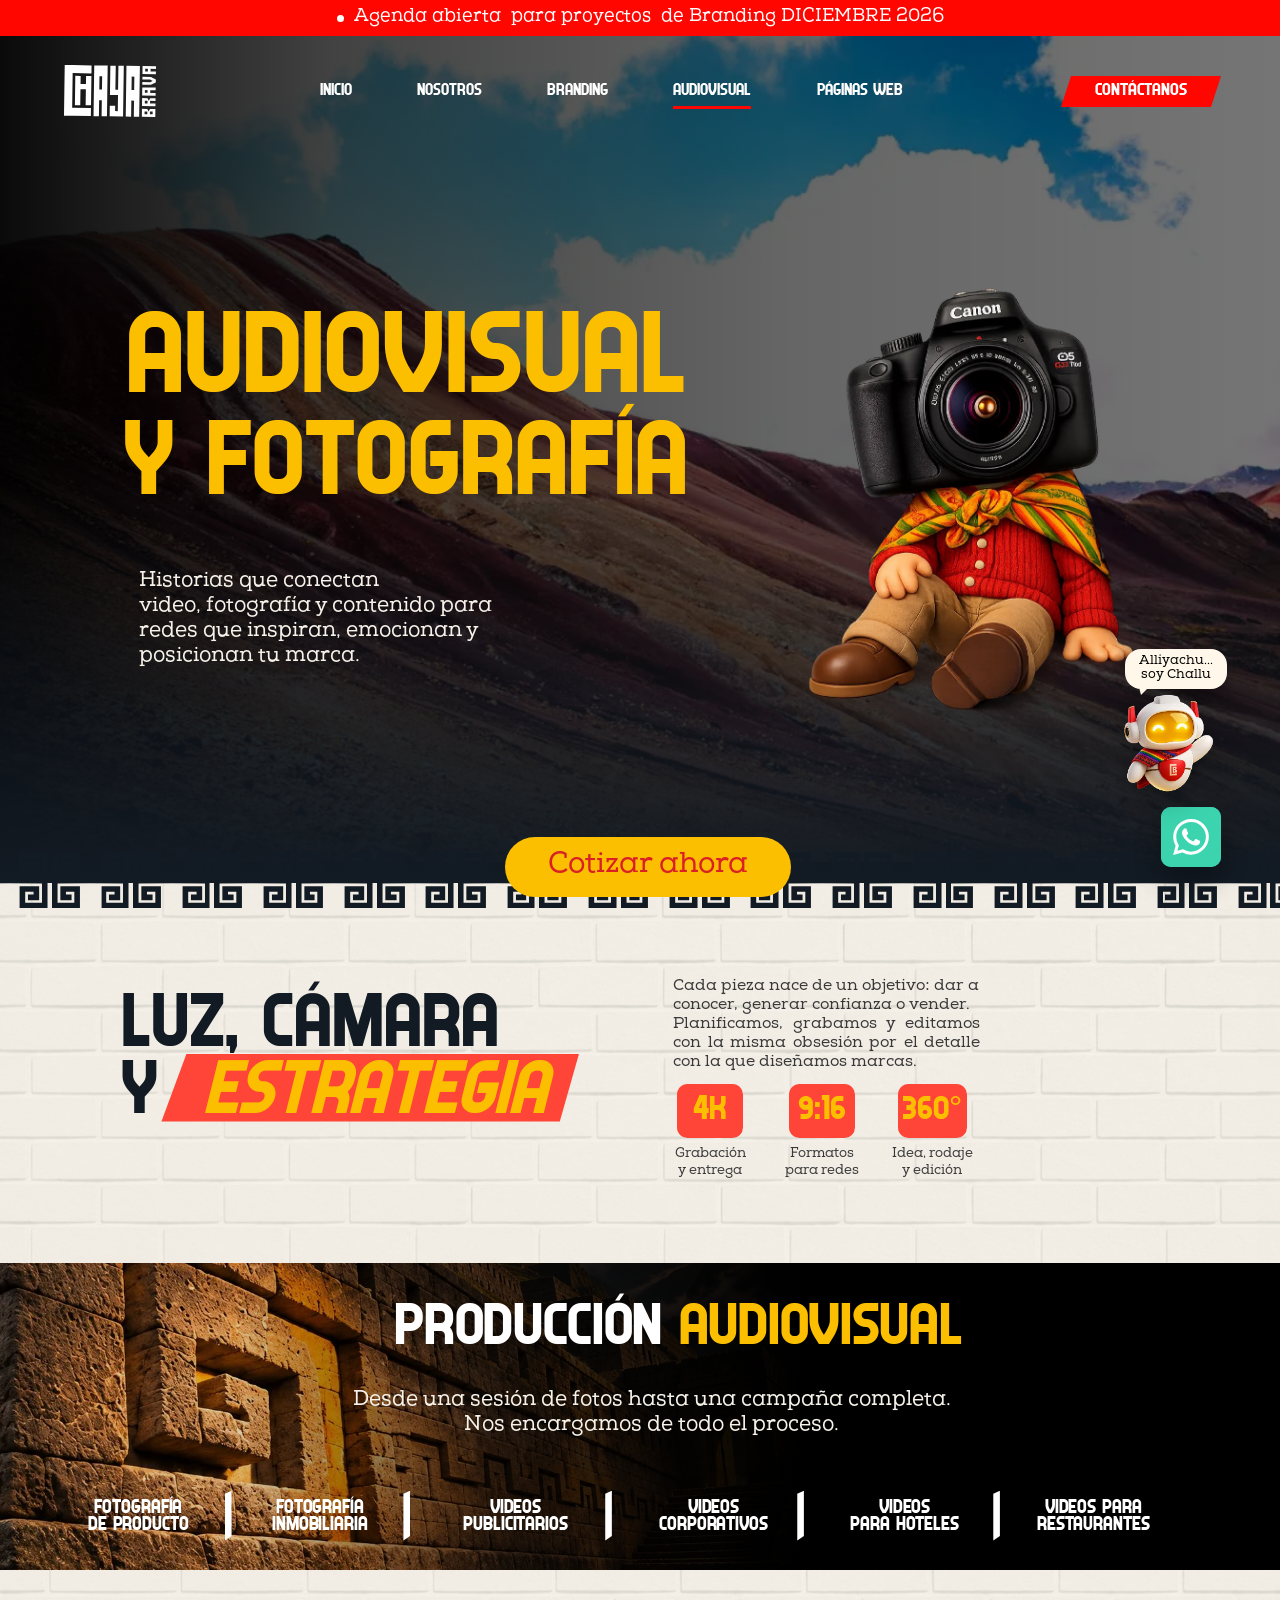
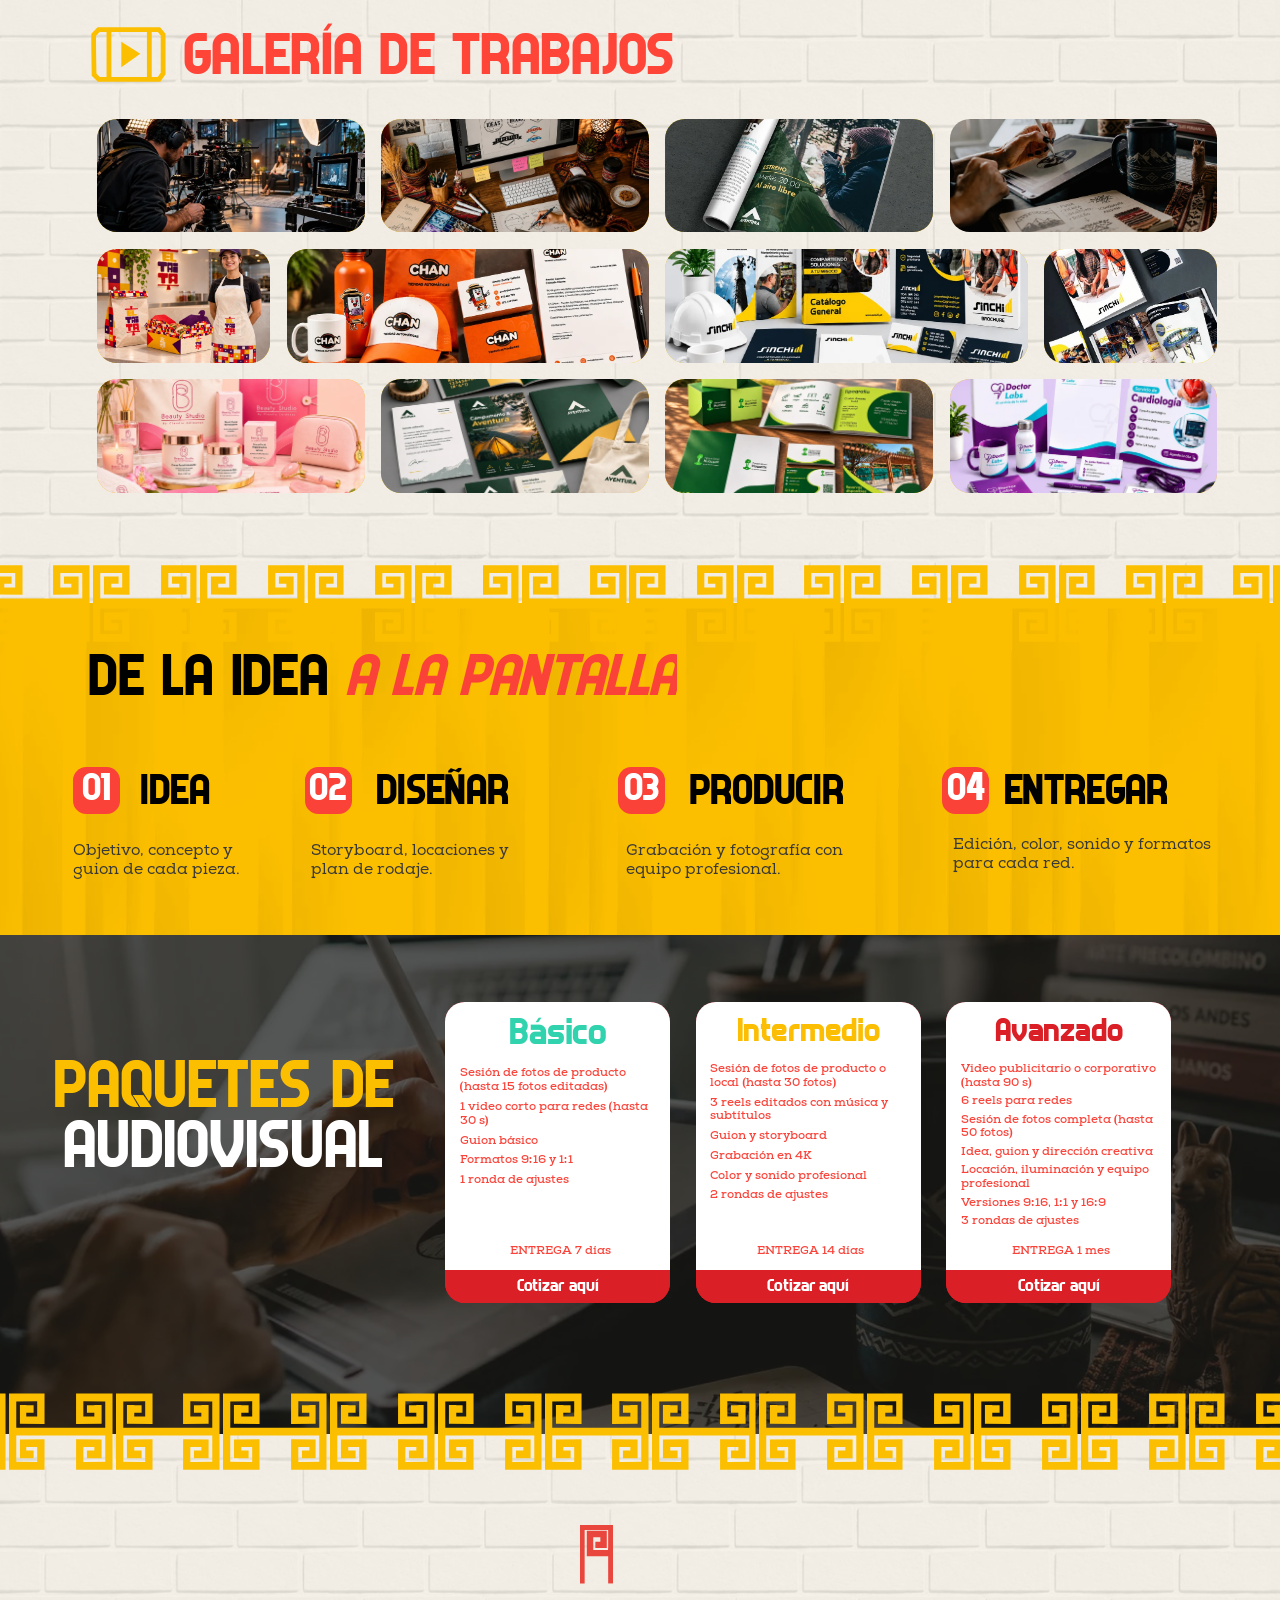
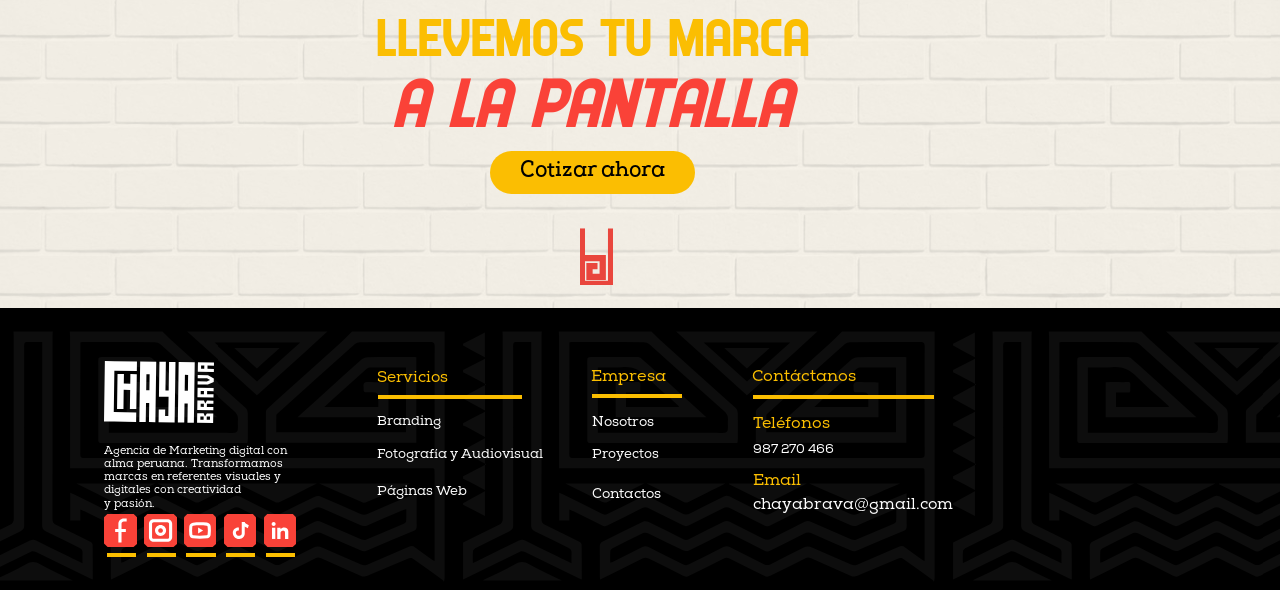
==== commit 43644036: "Footer, Audiovisual y Branding según los nuevos diseños Footer (7 páginas) - Sigue el diseño "INTERF" ====
--- a/audiovisual/index.html
+++ b/audiovisual/index.html
@@ -74,46 +74,50 @@
 
   <main id="main">
     <!-- ================= HERO ================= -->
-    <section class="a-hero" aria-labelledby="a-title">
-      <picture class="a-hero__bg" aria-hidden="true">
+    <section class="av-hero" aria-labelledby="a-title">
+      <picture class="av-hero__bg" aria-hidden="true">
         <source media="(max-width: 760px)" srcset="../assets/img/fondos/vinicunca-movil.webp">
         <img src="../assets/img/fondos/vinicunca.webp" alt="" width="1920" height="1280" fetchpriority="high">
       </picture>
-      <div class="container a-hero__inner">
-        <div class="a-hero__copy">
-          <p class="display a-hero__ghost a-hero__ghost--top" aria-hidden="true">Audiovisual</p>
-          <h1 class="display a-hero__title" id="a-title" data-split>Audiovisual</h1>
-          <p class="display a-hero__ghost a-hero__ghost--bottom" aria-hidden="true">Audiovisual</p>
-          <p class="a-hero__text reveal" style="--d:.3s">Historias que conectan: video, fotografía y contenido para redes que inspiran, emocionan y posicionan tu marca.</p>
-        </div>
-        <div class="a-hero__visual reveal reveal--zoom" style="--d:.2s"><img src="../assets/img/personajes/camara-andina.webp" alt="" width="921" height="1228"></div>
-      </div>
-      <div class="a-hero__cta"><a class="btn btn--yellow btn--lg" href="../contacto/index.html?servicio=audiovisual">Cotizar ahora</a></div>
-      <div class="a-hero__greca" aria-hidden="true"></div>
+      <div class="av-canvas">
+        <h1 class="display av-hero__title" id="a-title">
+          <span class="av-t av-hero__t1" data-split>Audiovisual</span>
+          <span class="av-t av-hero__t2" data-split>y fotografía</span>
+        </h1>
+        <p class="av-t av-hero__text reveal" style="--d:.3s">Historias que conectan<br>video, fotografía y contenido para<br>redes que inspiran, emocionan y<br>posicionan tu marca.</p>
+        <div class="av-hero__camera reveal reveal--zoom" style="--d:.2s"><img src="../assets/img/personajes/camara-andina.webp" alt="" width="921" height="1228"></div>
+        <a class="av-btn av-hero__cta" href="../contacto/index.html?servicio=audiovisual">Cotizar ahora</a>
+      </div>
+      <div class="av-greca av-greca--oscura" aria-hidden="true"></div>
     </section>
 
     <!-- ================= LUZ, CÁMARA Y ESTRATEGIA ================= -->
-    <section class="a-intro" aria-labelledby="luz-title">
-      <div class="container a-intro__grid">
-        <h2 class="display a-intro__title reveal" id="luz-title"><span>Luz, cámara</span><span>y <em class="a-intro__mark">estrategia</em></span></h2>
-        <div class="a-intro__copy reveal" style="--d:.15s">
-          <p>Cada pieza nace de un objetivo: dar a conocer, generar confianza o vender. Planificamos, grabamos y editamos con la misma obsesión por el detalle con la que diseñamos marcas.</p>
-          <ul class="a-badges">
-            <li><strong>4K</strong><span>Grabación y entrega</span></li>
-            <li><strong>9:16</strong><span>Formatos para redes</span></li>
-            <li><strong>360°</strong><span>Idea, rodaje y edición</span></li>
+    <section class="av-intro av-brick" aria-labelledby="luz-title">
+      <div class="av-canvas">
+        <h2 class="display av-intro__title reveal" id="luz-title">
+          <span class="av-t av-intro__l1">Luz, cámara</span>
+          <span class="av-t av-intro__y">y</span>
+          <span class="av-intro__mark" aria-hidden="true"></span>
+          <em class="av-t av-intro__est">estrategia</em>
+        </h2>
+        <div class="av-intro__copy reveal" style="--d:.15s">
+          <p class="av-t av-intro__text"><span>Cada pieza nace de un objetivo: dar a</span> <span>conocer, generar confianza o vender.</span> <span class="is-just">Planificamos, grabamos y editamos</span> <span class="is-just">con la misma obsesión por el detalle</span> <span>con la que diseñamos marcas.</span></p>
+          <ul class="av-badges">
+            <li><strong class="display">4K</strong><span>Grabación<br>y entrega</span></li>
+            <li><strong class="display">9:16</strong><span>Formatos<br>para redes</span></li>
+            <li><strong class="display">360°</strong><span>Idea, rodaje<br>y edición</span></li>
           </ul>
         </div>
       </div>
     </section>
 
     <!-- ================= PRODUCCIÓN AUDIOVISUAL ================= -->
-    <section class="dark-band a-services" id="produccion" aria-labelledby="a-services-title">
-      <div class="dark-band__bg" aria-hidden="true"><img src="../assets/img/fondos/muro-inca.webp" alt="" width="1672" height="941" loading="lazy"></div>
-      <div class="container container--wide">
-        <h2 class="display dark-band__title" id="a-services-title" data-split>Producción <span class="t-yellow">audiovisual</span></h2>
-        <p class="dark-band__text reveal">Desde una sesión de fotos hasta una campaña completa. Nos encargamos de todo el proceso.</p>
-        <ul class="services-list reveal" style="--d:.15s">
+    <section class="av-prod" id="produccion" aria-labelledby="a-services-title">
+      <div class="av-canvas">
+        <div class="av-prod__bg" aria-hidden="true"><img src="../assets/img/fondos/muro-inca.webp" alt="" width="1672" height="941" loading="lazy"></div>
+        <h2 class="display av-t av-prod__title" id="a-services-title" data-split>Producción <span class="t-yellow">audiovisual</span></h2>
+        <p class="av-t av-prod__text reveal">Desde una sesión de fotos hasta una campaña completa.<br>Nos encargamos de todo el proceso.</p>
+        <ul class="av-services display reveal" style="--d:.15s">
           <li>Fotografía<br>de producto</li>
           <li>Fotografía<br>inmobiliaria</li>
           <li>Videos<br>publicitarios</li>
@@ -125,10 +129,11 @@
     </section>
 
     <!-- ================= GALERÍA ================= -->
-    <section class="a-gallery" id="galeria" aria-labelledby="gal-title">
-      <div class="container">
-        <h2 class="display a-gallery__title" id="gal-title" data-split>Galería de trabajos</h2>
-        <ul class="gallery">
+    <section class="av-gal av-brick" id="galeria" aria-labelledby="gal-title">
+      <div class="av-canvas">
+        <img class="av-gal__icon" src="../assets/img/iconos/video.svg" alt="" width="112" height="83">
+        <h2 class="display av-t av-gal__title" id="gal-title" data-split>Galería de trabajos</h2>
+        <ul class="av-grid">
           <li class="reveal" style="--d:0.00s">
             <button class="g-item__btn" type="button" data-full="../assets/img/servicios/produccion-video.webp" data-title="Producción en estudio" data-sub="Video corporativo" aria-haspopup="dialog">
               <img src="../assets/img/servicios/produccion-video.webp" alt="Rodaje de video corporativo en estudio" width="848" height="477" loading="lazy">
@@ -136,15 +141,39 @@
             </button>
           </li>
           <li class="reveal" style="--d:0.08s">
+            <button class="g-item__btn" type="button" data-full="../assets/img/servicios/estudio-creativo.webp" data-title="Estudio creativo" data-sub="Contenido para redes" aria-haspopup="dialog">
+              <img src="../assets/img/servicios/estudio-creativo.webp" alt="Equipo creativo trabajando en el estudio" width="1535" height="1024" loading="lazy">
+              <span class="g-item__info"><strong>Estudio creativo</strong><span>Contenido para redes</span></span>
+            </button>
+          </li>
+          <li class="reveal" style="--d:0.16s">
             <button class="g-item__btn" type="button" data-full="../assets/img/proyectos/revista-estreno.webp" data-title="Estreno al aire libre" data-sub="Campaña audiovisual" aria-haspopup="dialog">
               <img src="../assets/img/proyectos/revista-estreno.webp" alt="Revista con la campaña Estreno al aire libre" width="978" height="691" loading="lazy">
               <span class="g-item__info"><strong>Estreno al aire libre</strong><span>Campaña audiovisual</span></span>
             </button>
           </li>
-          <li class="reveal" style="--d:0.16s">
+          <li class="reveal" style="--d:0.24s">
+            <button class="g-item__btn" type="button" data-full="../assets/img/servicios/boceto-andino.webp" data-title="Iconografía andina" data-sub="Fotografía de proceso" aria-haspopup="dialog">
+              <img src="../assets/img/servicios/boceto-andino.webp" alt="Boceto de iconografía andina" width="1548" height="1016" loading="lazy">
+              <span class="g-item__info"><strong>Iconografía andina</strong><span>Fotografía de proceso</span></span>
+            </button>
+          </li>
+          <li class="reveal" style="--d:0.00s">
             <button class="g-item__btn" type="button" data-full="../assets/img/proyectos/el-taita.webp" data-title="El Taita" data-sub="Fotografía de producto" aria-haspopup="dialog">
               <img src="../assets/img/proyectos/el-taita.webp" alt="Fotografía de producto para El Taita" width="1100" height="825" loading="lazy">
               <span class="g-item__info"><strong>El Taita</strong><span>Fotografía de producto</span></span>
+            </button>
+          </li>
+          <li class="reveal" style="--d:0.08s">
+            <button class="g-item__btn" type="button" data-full="../assets/img/proyectos/tiendas-chan.webp" data-title="Tiendas Chan" data-sub="Fotografía de producto" aria-haspopup="dialog">
+              <img src="../assets/img/proyectos/tiendas-chan.webp" alt="Merchandising de Tiendas Chan" width="1100" height="619" loading="lazy">
+              <span class="g-item__info"><strong>Tiendas Chan</strong><span>Fotografía de producto</span></span>
+            </button>
+          </li>
+          <li class="reveal" style="--d:0.16s">
+            <button class="g-item__btn" type="button" data-full="../assets/img/proyectos/sinchi-papeleria.webp" data-title="Sinchi" data-sub="Fotografía corporativa" aria-haspopup="dialog">
+              <img src="../assets/img/proyectos/sinchi-papeleria.webp" alt="Papelería corporativa de Sinchi" width="1100" height="733" loading="lazy">
+              <span class="g-item__info"><strong>Sinchi</strong><span>Fotografía corporativa</span></span>
             </button>
           </li>
           <li class="reveal" style="--d:0.24s">
@@ -154,27 +183,27 @@
             </button>
           </li>
           <li class="reveal" style="--d:0.00s">
-            <button class="g-item__btn" type="button" data-full="../assets/img/proyectos/tiendas-chan.webp" data-title="Tiendas Chan" data-sub="Fotografía de producto" aria-haspopup="dialog">
-              <img src="../assets/img/proyectos/tiendas-chan.webp" alt="Merchandising de Tiendas Chan" width="1100" height="619" loading="lazy">
-              <span class="g-item__info"><strong>Tiendas Chan</strong><span>Fotografía de producto</span></span>
+            <button class="g-item__btn" type="button" data-full="../assets/img/proyectos/beauty-studio.webp" data-title="Beauty Studio" data-sub="Línea de productos" aria-haspopup="dialog">
+              <img src="../assets/img/proyectos/beauty-studio.webp" alt="Productos y papelería de Beauty Studio" width="1100" height="733" loading="lazy">
+              <span class="g-item__info"><strong>Beauty Studio</strong><span>Línea de productos</span></span>
             </button>
           </li>
           <li class="reveal" style="--d:0.08s">
-            <button class="g-item__btn" type="button" data-full="../assets/img/servicios/estudio-creativo.webp" data-title="Estudio creativo" data-sub="Contenido para redes" aria-haspopup="dialog">
-              <img src="../assets/img/servicios/estudio-creativo.webp" alt="Equipo creativo trabajando en el estudio" width="1535" height="1024" loading="lazy">
-              <span class="g-item__info"><strong>Estudio creativo</strong><span>Contenido para redes</span></span>
+            <button class="g-item__btn" type="button" data-full="../assets/img/proyectos/aventura.webp" data-title="Aventura" data-sub="Papelería y merchandising" aria-haspopup="dialog">
+              <img src="../assets/img/proyectos/aventura.webp" alt="Papelería y merchandising de Aventura" width="1100" height="825" loading="lazy">
+              <span class="g-item__info"><strong>Aventura</strong><span>Papelería y merchandising</span></span>
             </button>
           </li>
           <li class="reveal" style="--d:0.16s">
-            <button class="g-item__btn" type="button" data-full="../assets/img/proyectos/sinchi-papeleria.webp" data-title="Sinchi" data-sub="Fotografía corporativa" aria-haspopup="dialog">
-              <img src="../assets/img/proyectos/sinchi-papeleria.webp" alt="Papelería corporativa de Sinchi" width="1100" height="733" loading="lazy">
-              <span class="g-item__info"><strong>Sinchi</strong><span>Fotografía corporativa</span></span>
+            <button class="g-item__btn" type="button" data-full="../assets/img/proyectos/parque-huascar.webp" data-title="Parque Zonal Huáscar" data-sub="Papelería de marca" aria-haspopup="dialog">
+              <img src="../assets/img/proyectos/parque-huascar.webp" alt="Papelería de marca del Parque Zonal Huáscar" width="1100" height="825" loading="lazy">
+              <span class="g-item__info"><strong>Parque Zonal Huáscar</strong><span>Papelería de marca</span></span>
             </button>
           </li>
           <li class="reveal" style="--d:0.24s">
-            <button class="g-item__btn" type="button" data-full="../assets/img/servicios/boceto-andino.webp" data-title="Iconografía andina" data-sub="Fotografía de proceso" aria-haspopup="dialog">
-              <img src="../assets/img/servicios/boceto-andino.webp" alt="Boceto de iconografía andina" width="1548" height="1016" loading="lazy">
-              <span class="g-item__info"><strong>Iconografía andina</strong><span>Fotografía de proceso</span></span>
+            <button class="g-item__btn" type="button" data-full="../assets/img/proyectos/doctor-labs.webp" data-title="Doctor Labs" data-sub="Papelería y merchandising" aria-haspopup="dialog">
+              <img src="../assets/img/proyectos/doctor-labs.webp" alt="Papelería y merchandising de Doctor Labs" width="1100" height="733" loading="lazy">
+              <span class="g-item__info"><strong>Doctor Labs</strong><span>Papelería y merchandising</span></span>
             </button>
           </li>
         </ul>
@@ -182,30 +211,32 @@
     </section>
 
     <!-- ================= DE LA IDEA A LA PANTALLA ================= -->
-    <section class="a-process" aria-labelledby="proc-title">
-      <div class="container">
-        <h2 class="display a-process__title" id="proc-title" data-split>De la idea<br>a la pantalla</h2>
-        <ol class="steps">
-          <li class="reveal" style="--d:0.0s"><span class="steps__num">01</span><h3>Idea</h3><p>Objetivo, concepto y guion de cada pieza.</p></li>
-          <li class="reveal" style="--d:0.1s"><span class="steps__num">02</span><h3>Diseñar</h3><p>Storyboard, locaciones y plan de rodaje.</p></li>
-          <li class="reveal" style="--d:0.2s"><span class="steps__num">03</span><h3>Producir</h3><p>Grabación y fotografía con equipo profesional.</p></li>
-          <li class="reveal" style="--d:0.3s"><span class="steps__num">04</span><h3>Entregar</h3><p>Edición, color, sonido y formatos para cada red.</p></li>
+    <section class="av-proc" aria-labelledby="proc-title">
+      <div class="av-greca av-greca--amarilla" aria-hidden="true"></div>
+      <div class="av-canvas">
+        <h2 class="display av-t av-proc__title" id="proc-title" data-split>De la idea <em>a la pantalla</em></h2>
+        <ol class="av-steps">
+          <li class="reveal" style="--d:0s"><span class="av-steps__num display">01</span><h3 class="display">Idea</h3><p>Objetivo, concepto y<br>guion de cada pieza.</p></li>
+          <li class="reveal" style="--d:.1s"><span class="av-steps__num display">02</span><h3 class="display">Diseñar</h3><p>Storyboard, locaciones y<br>plan de rodaje.</p></li>
+          <li class="reveal" style="--d:.2s"><span class="av-steps__num display">03</span><h3 class="display">Producir</h3><p>Grabación y fotografía con<br>equipo profesional.</p></li>
+          <li class="reveal" style="--d:.3s"><span class="av-steps__num display">04</span><h3 class="display">Entregar</h3><p>Edición, color, sonido y formatos<br>para cada red.</p></li>
         </ol>
       </div>
     </section>
 
     <!-- ================= PAQUETES ================= -->
-    <section class="packs a-packs" id="paquetes" aria-labelledby="packs-title">
-      <div class="packs__bg" aria-hidden="true"><img src="../assets/img/servicios/produccion-video.webp" alt="" width="848" height="477" loading="lazy"></div>
-      <div class="container container--wide packs__inner">
-        <div class="a-packs__head">
-          <h2 class="display packs__title" id="packs-title" data-split>Paquetes de<br><span class="t-yellow">audiovisual</span></h2>
-          <a class="btn-skew a-packs__custom" href="../contacto/index.html?servicio=audiovisual&amp;plan=personalizado">Servicio personalizado</a>
-        </div>
-        <ul class="packs__grid">
+    <section class="av-packs" id="paquetes" aria-labelledby="packs-title">
+      <div class="av-packs__bg" aria-hidden="true"><img src="../assets/img/servicios/boceto-andino.webp" alt="" width="1548" height="1016" loading="lazy"></div>
+      <div class="av-canvas">
+        <h2 class="display av-packs__title" id="packs-title">
+          <span class="av-t av-packs__t1" data-split>Paquetes de</span>
+          <span class="av-t av-packs__t2" data-split>audiovisual</span>
+        </h2>
+        <ul class="av-packs__list">
             <li>
-              <article class="pack" style="--pc:var(--c-mint)">
-                <h3 class="pack__name">Básico</h3>
+              <article class="av-pack av-pack--basico">
+                <div class="av-pack__body">
+                <h3 class="av-pack__name display">Básico</h3>
                 <ul>
                   <li>Sesión de fotos de producto (hasta 15 fotos editadas)</li>
                   <li>1 video corto para redes (hasta 30 s)</li>
@@ -213,13 +244,15 @@
                   <li>Formatos 9:16 y 1:1</li>
                   <li>1 ronda de ajustes</li>
                 </ul>
-                <p class="pack__time">Entrega 7 días</p>
-                <a class="pack__foot" href="../contacto/index.html?servicio=audiovisual&amp;plan=basico">Cotizar aquí<span class="sr-only"> el paquete Básico de audiovisual</span></a>
+                <p class="av-pack__time">ENTREGA 7 días</p>
+                </div>
+                <a class="av-pack__foot display" href="../contacto/index.html?servicio=audiovisual&amp;plan=basico">Cotizar aquí<span class="sr-only"> el paquete Básico de audiovisual</span></a>
               </article>
             </li>
             <li>
-              <article class="pack" style="--pc:var(--c-yellow)">
-                <h3 class="pack__name">Intermedio</h3>
+              <article class="av-pack av-pack--intermedio">
+                <div class="av-pack__body">
+                <h3 class="av-pack__name display">Intermedio</h3>
                 <ul>
                   <li>Sesión de fotos de producto o local (hasta 30 fotos)</li>
                   <li>3 reels editados con música y subtítulos</li>
@@ -228,13 +261,15 @@
                   <li>Color y sonido profesional</li>
                   <li>2 rondas de ajustes</li>
                 </ul>
-                <p class="pack__time">Entrega 14 días</p>
-                <a class="pack__foot" href="../contacto/index.html?servicio=audiovisual&amp;plan=intermedio">Cotizar aquí<span class="sr-only"> el paquete Intermedio de audiovisual</span></a>
+                <p class="av-pack__time">ENTREGA 14 días</p>
+                </div>
+                <a class="av-pack__foot display" href="../contacto/index.html?servicio=audiovisual&amp;plan=intermedio">Cotizar aquí<span class="sr-only"> el paquete Intermedio de audiovisual</span></a>
               </article>
             </li>
             <li>
-              <article class="pack" style="--pc:var(--c-red-band)">
-                <h3 class="pack__name">Avanzado</h3>
+              <article class="av-pack av-pack--avanzado">
+                <div class="av-pack__body">
+                <h3 class="av-pack__name display">Avanzado</h3>
                 <ul>
                   <li>Video publicitario o corporativo (hasta 90 s)</li>
                   <li>6 reels para redes</li>
@@ -244,58 +279,57 @@
                   <li>Versiones 9:16, 1:1 y 16:9</li>
                   <li>3 rondas de ajustes</li>
                 </ul>
-                <p class="pack__time">Entrega 1 mes</p>
-                <a class="pack__foot" href="../contacto/index.html?servicio=audiovisual&amp;plan=avanzado">Cotizar aquí<span class="sr-only"> el paquete Avanzado de audiovisual</span></a>
+                <p class="av-pack__time">ENTREGA 1 mes</p>
+                </div>
+                <a class="av-pack__foot display" href="../contacto/index.html?servicio=audiovisual&amp;plan=avanzado">Cotizar aquí<span class="sr-only"> el paquete Avanzado de audiovisual</span></a>
               </article>
             </li>
         </ul>
       </div>
     </section>
-    <div class="greca-band" aria-hidden="true"></div>
 
     <!-- ================= CTA ================= -->
-    <section class="cta-final a-cta bg-brick" aria-labelledby="cta-title">
-      <div class="container cta-final__inner">
-        <img class="cta-final__glyph" src="../assets/img/grecas/llave-arriba.svg" alt="" width="41" height="76">
-        <h2 class="display cta-final__title" id="cta-title"><span class="t-yellow">Llevemos tu marca</span><span class="t-red">a la pantalla</span></h2>
-        <a class="btn btn--white btn--lg reveal" href="../contacto/index.html?servicio=audiovisual" data-magnetic>Cotizar ahora</a>
-        <img class="cta-final__glyph" src="../assets/img/grecas/llave-abajo.svg" alt="" width="42" height="75">
+    <section class="av-cta av-brick" aria-labelledby="cta-title">
+      <div class="av-greca av-greca--doble" aria-hidden="true"></div>
+      <div class="av-canvas">
+        <img class="av-cta__glyph av-cta__glyph--top" src="../assets/img/grecas/llave-arriba.svg" alt="" width="41" height="76">
+        <h2 class="display av-cta__title" id="cta-title"><span class="av-t av-cta__t1">Llevemos tu marca</span> <em class="av-t av-cta__t2">a la pantalla</em></h2>
+        <a class="av-btn av-cta__btn" href="../contacto/index.html?servicio=audiovisual" data-magnetic>Cotizar ahora</a>
+        <img class="av-cta__glyph av-cta__glyph--bottom" src="../assets/img/grecas/llave-abajo.svg" alt="" width="42" height="75">
       </div>
     </section>
   </main>
 
   <footer class="footer">
-    <div class="container footer__grid">
+    <div class="footer__grid">
       <div class="footer__brand">
-        <img src="../assets/img/marca/logo-chaya-brava.svg" alt="Chaya Brava" width="126" height="72" loading="lazy">
-        <p>Agencia de Marketing digital con alma peruana. Transformamos marcas en referentes visuales y digitales con creatividad y pasión.</p>
+        <img class="footer__logo" src="../assets/img/marca/logo-chaya-brava.svg" alt="Chaya Brava" width="173" height="99" loading="lazy">
+        <p>Agencia de Marketing digital con<br>alma peruana. Transformamos<br>marcas en referentes visuales y<br>digitales con creatividad<br>y pasión.</p>
         <ul class="social" aria-label="Redes sociales"><li><a href="https://www.facebook.com/chayabrava" target="_blank" rel="noopener" aria-label="Facebook de Chaya Brava"><img src="../assets/img/redes/facebook.svg" alt="" width="51" height="52"></a></li><li><a href="https://www.instagram.com/chayabrava" target="_blank" rel="noopener" aria-label="Instagram de Chaya Brava"><img src="../assets/img/redes/instagram.svg" alt="" width="51" height="52"></a></li><li><a href="https://www.youtube.com/@chayabrava" target="_blank" rel="noopener" aria-label="YouTube de Chaya Brava"><img src="../assets/img/redes/youtube.svg" alt="" width="51" height="52"></a></li><li><a href="https://www.tiktok.com/@chayabrava" target="_blank" rel="noopener" aria-label="TikTok de Chaya Brava"><img src="../assets/img/redes/tiktok.svg" alt="" width="51" height="52"></a></li><li><a href="https://www.linkedin.com/company/chayabrava" target="_blank" rel="noopener" aria-label="LinkedIn de Chaya Brava"><img src="../assets/img/redes/linkedin.svg" alt="" width="51" height="52"></a></li></ul>
       </div>
-      <div>
-        <h2 class="footer__title" style="--w:165px">Servicios</h2>
+      <div class="footer__col footer__col--serv">
+        <h2 class="footer__title">Servicios</h2>
         <ul class="footer__links">
-          <li><a href="../branding/index.html">Branding y Identidad</a></li>
-          <li><a href="../audiovisual/index.html#produccion">Social Media</a></li>
-          <li><a href="../audiovisual/index.html#galeria">Fotografía</a></li>
+          <li><a href="../branding/index.html">Branding</a></li>
+          <li><a href="../audiovisual/index.html">Fotografía y Audiovisual</a></li>
           <li><a href="../paginas-web/index.html">Páginas Web</a></li>
         </ul>
       </div>
-      <div>
-        <h2 class="footer__title" style="--w:103px">Empresa</h2>
+      <div class="footer__col footer__col--emp">
+        <h2 class="footer__title">Empresa</h2>
         <ul class="footer__links">
           <li><a href="../nosotros/index.html">Nosotros</a></li>
-          <li><a href="../index.html#proyectos">Clientes</a></li>
-          <li><a href="../blog/index.html">Blog</a></li>
+          <li><a href="../index.html#proyectos">Proyectos</a></li>
           <li><a href="../contacto/index.html">Contactos</a></li>
         </ul>
       </div>
-      <div>
-        <h2 class="footer__title" style="--w:205px">Contáctanos</h2>
+      <div class="footer__col footer__col--cont">
+        <h2 class="footer__title">Contáctanos</h2>
         <dl class="footer__contact">
           <dt>Teléfonos</dt>
           <dd><a href="tel:+51987270466">987 270 466</a></dd>
           <dt>Email</dt>
-          <dd><a href="mailto:chayabrava@gmail.com">chayabrava@gmail.com</a></dd>
+          <dd><a href="mailto:chayabrava@gmail.com">chayabrava<span class="footer__at">@</span>gmail.com</a></dd>
         </dl>
       </div>
     </div>
--- a/assets/css/base.css
+++ b/assets/css/base.css
@@ -446,29 +446,98 @@
 }
 .footer::before {
   content: ""; position: absolute; inset: 0; z-index: -1; opacity: .05;
-  background: url("../img/texturas/patron-andino.svg") 0 37px / clamp(560px, 55vw, 780px) auto repeat;
-}
-.footer__grid { display: grid; grid-template-columns: 1.3fr 1fr .74fr 1.8fr; gap: 24px; align-items: start; }
-.footer__brand img { width: clamp(110px, 9vw, 126px); margin-bottom: 14px; }
-.footer__brand p { max-width: 172px; font-size: 11px; line-height: 1.15; margin-bottom: 20px; }
-.social { display: flex; flex-wrap: wrap; gap: 10px; }
-.social a { position: relative; display: block; width: 46px; padding-bottom: 12px; transition: transform .35s var(--ease-out); }
-.social a::after { content: ""; position: absolute; left: 4px; right: 4px; bottom: 0; height: 5px; background: var(--c-yellow); transition: transform .35s var(--ease-out); }
-.social img { width: 100%; height: auto; }
-.social a:hover { transform: translateY(-4px) rotate(-4deg); }
-.social a:hover::after { transform: scaleX(.6); }
-.footer__title {
-  display: block; width: var(--w, 165px); max-width: 100%;
-  margin-bottom: 18px; padding-bottom: 6px;
-  font-size: 19px; font-weight: 400; color: var(--c-yellow);
-  border-bottom: 4px solid var(--c-yellow);
-}
-.footer__links { display: grid; gap: 4px; font-size: 16px; }
+  background: url("../img/texturas/patron-footer.svg") 0 37px / clamp(560px, 55vw, 780px) auto repeat;
+}
+.footer__grid { width: min(100% - var(--gutter) * 2, var(--container)); margin-inline: auto; display: grid; grid-template-columns: 1fr 1fr; gap: 32px 24px; align-items: start; }
+.footer__logo { width: 126px; margin-bottom: 16px; }
+.footer__brand p { font-size: 12px; line-height: 1.207; margin-bottom: 20px; }
+.footer .social { display: flex; flex-wrap: wrap; gap: 10px; }
+.footer .social a { position: relative; display: block; width: 46px; padding-bottom: 14px; transition: transform .35s var(--ease-out); }
+.footer .social a::after { content: ""; position: absolute; left: 7.8%; right: 2.6%; bottom: 0; height: 6px; background: var(--c-yellow); transition: transform .35s var(--ease-out); }
+.footer .social img { width: 100%; height: auto; }
+.footer .social a:hover { transform: translateY(-4px) rotate(-4deg); }
+.footer .social a:hover::after { transform: scaleX(.6); }
+.footer__title { margin-bottom: 18px; font-size: 20px; font-weight: 400; line-height: 1; color: var(--c-yellow); }
+.footer__title::after { content: ""; display: block; width: var(--bar-w); max-width: 100%; height: 5px; margin-top: 10px; background: #fbbe00; }
+.footer__col--serv { --bar-w: 228px; }
+.footer__col--emp { --bar-w: 142px; }
+.footer__col--cont { --bar-w: 285px; }
+.footer__links { display: grid; gap: 10px; font-size: 18px; }
 .footer__links a { transition: color .3s, padding .3s var(--ease-out); }
 .footer__links a:hover { color: var(--c-yellow); padding-left: 6px; }
-.footer__contact dt { color: var(--c-yellow); font-size: 19.5px; margin-top: 4px; }
-.footer__contact dd { margin: 0 0 14px; font-size: 19px; }
+.footer__contact dt { color: var(--c-yellow); font-size: 20px; margin-top: 4px; }
+.footer__contact dd { margin: 4px 0 14px; font-size: 18px; }
 .footer__contact a:hover { color: var(--c-yellow); }
+/* La arroba del diseño (la fuente demo no la trae); el texto sigue siendo copiable */
+.footer__at { display: inline-block; width: .97em; line-height: 1; color: transparent; background: url("../img/iconos/arroba.svg") 50% .04em / .793em .843em no-repeat; }
+@media (max-width: 640px) {
+  .footer__grid { grid-template-columns: 1fr; }
+}
+
+/* Escritorio: cada elemento en la posición exacta del diseño "INTERFAZ FOOTER" (lienzo de 2017 × 445).
+   --u es una unidad del lienzo; --x / --y son la posición (--y = línea base del texto) y --fs el tamaño de letra.
+   Empieza en 1080px: en pantallas más angostas el botón de WhatsApp taparía el correo. */
+@media (min-width: 1080px) {
+  .footer {
+    --u: clamp(.62px, calc(100vw / 2017), 1px);
+    --ox: max(0px, calc((100vw - 2017px) / 2));
+    --k: .7; /* distancia del borde superior de la caja a la línea base en Nexa Slab */
+    height: calc(445 * var(--u)); padding: 0;
+  }
+  .footer::before {
+    background-position: calc(var(--ox) - 41.4 * var(--u)) calc(36 * var(--u));
+    background-size: calc(771.4 * var(--u)) auto; background-repeat: repeat-x;
+  }
+  .footer__grid { display: block; position: relative; width: calc(2017 * var(--u)); height: 100%; }
+
+  .footer__logo { position: absolute; left: calc(163.9 * var(--u)); top: calc(83 * var(--u)); width: calc(173.2 * var(--u)); margin: 0; }
+
+  .footer__grid :is(.footer__brand p, .footer__title, .footer__links li, .footer__contact dt, .footer__contact dd) {
+    --s: calc(var(--fs) * var(--u));
+    position: absolute; margin: 0; line-height: 1; white-space: nowrap;
+    font-size: var(--s);
+    left: calc(var(--x) * var(--u));
+    top: calc(var(--y) * var(--u) - var(--k) * var(--s));
+  }
+  .footer__grid .footer__brand p {
+    --x: 164; --y: 229; --s: max(11px, calc(13.67 * var(--u)));
+    font-size: var(--s); line-height: 1.207;
+    top: calc(var(--y) * var(--u) - (var(--k) + .1035) * var(--s));
+  }
+  .footer__links { display: block; }
+
+  .footer .social { position: absolute; left: calc(164.5 * var(--u)); top: calc(324.3 * var(--u)); flex-wrap: nowrap; gap: calc(11.5 * var(--u)); }
+  .footer .social a { width: calc(51.2 * var(--u)); padding-bottom: calc(15.7 * var(--u)); }
+  .footer .social a::after { height: calc(6.5 * var(--u)); }
+
+  .footer__col--serv { --x: 594.5; }
+  .footer__col--emp { --x: 933; }
+  .footer__col--cont { --x: 1186; }
+
+  .footer__col--serv .footer__title { --x: 594; --y: 117.9; --fs: 24.6; --bar: 140; }
+  .footer__col--emp .footer__title { --x: 932; --y: 114.8; --fs: 25.64; --bar: 138; }
+  .footer__col--cont .footer__title { --x: 1185.6; --y: 115.6; --fs: 25.67; --bar: 140; }
+  .footer__title::after {
+    position: absolute; left: calc(1.3 * var(--u)); margin: 0;
+    top: calc((var(--bar) - 3 - var(--y)) * var(--u) + var(--k) * var(--s));
+    width: calc(var(--bar-w-u) * var(--u)); max-width: none; height: calc(6 * var(--u));
+  }
+  .footer__col--serv { --bar-w-u: 228; }
+  .footer__col--emp { --bar-w-u: 141.8; }
+  .footer__col--cont { --bar-w-u: 284.7; }
+
+  .footer__col--serv li:nth-child(1) { --y: 185.6; --fs: 21.12; }
+  .footer__col--serv li:nth-child(2) { --y: 236.5; --fs: 21.12; }
+  .footer__col--serv li:nth-child(3) { --y: 295.1; --fs: 21.12; }
+  .footer__col--emp li:nth-child(1) { --y: 187.3; --fs: 21.9; }
+  .footer__col--emp li:nth-child(2) { --y: 236.5; --fs: 21.12; }
+  .footer__col--emp li:nth-child(3) { --y: 301; --fs: 22; }
+
+  .footer__contact dt:nth-of-type(1) { --y: 189.6; --fs: 25.32; }
+  .footer__contact dd:nth-of-type(1) { --y: 229.7; --fs: 20.08; }
+  .footer__contact dt:nth-of-type(2) { --y: 280.1; --fs: 25.73; }
+  .footer__contact dd:nth-of-type(2) { --y: 316; --fs: 24.9; }
+}
 
 /* WhatsApp flotante */
 .wa-float {
@@ -542,7 +611,6 @@
   .project, .project--rev { grid-template-columns: 1fr; }
   .project--rev .project__media { order: 0; }
   .services-list li + li { border-left-width: 3px; }
-  .footer__grid { grid-template-columns: 1fr 1fr; }
   .stats { grid-template-columns: 1fr 1fr; row-gap: 26px; }
 }
 @media (max-width: 640px) {
@@ -551,7 +619,6 @@
   .services-list li + li { border-left: 0; }
   .services-list li { flex: 1 1 45%; min-height: 0; padding-block: 6px; }
   .packs__grid { grid-template-columns: 1fr; max-width: 360px; margin-inline: auto; width: 100%; }
-  .footer__grid { grid-template-columns: 1fr; }
   .wa-float { width: 54px; height: 54px; }
 }
 
--- a/audiovisual/audiovisual.css
+++ b/audiovisual/audiovisual.css
@@ -1,62 +1,77 @@
 /* ==========================================================================
-   AUDIOVISUAL
+   AUDIOVISUAL — sigue el diseño "INTERFAZ AUDIOVISUAL"
+   Primero va la versión apilada (celular y tablet). Desde 1080px, al final,
+   cada elemento se coloca en su posición del lienzo de 1933px de ancho.
    ========================================================================== */
+.page-audiovisual main { --gold: #fcbf00; --red: #fa4238; --navy: #121a23; --cream: #f7f3ea; }
+.av-canvas { position: relative; width: min(100% - var(--gutter) * 2, 760px); margin-inline: auto; }
+.av-brick { position: relative; isolation: isolate; background: var(--cream); }
+.av-brick::before {
+  content: ""; position: absolute; inset: 0; z-index: -1; pointer-events: none;
+  background: url("../assets/img/texturas/ladrillo-av.jpg") 0 0 / 900px auto; mix-blend-mode: multiply; opacity: .32;
+}
+.av-greca { position: absolute; left: 0; right: 0; pointer-events: none; z-index: 2; background-repeat: repeat-x; }
+.av-greca--oscura { background-image: url("../assets/img/texturas/greca-av-oscura.svg"); }
+.av-greca--amarilla { background-image: url("../assets/img/texturas/greca-av-amarilla.svg"); }
+.av-greca--doble { background-image: url("../assets/img/texturas/greca-av-doble.svg"); }
+.av-btn {
+  display: inline-flex; align-items: center; justify-content: center; border-radius: 999px;
+  background: var(--gold); font-family: var(--f-body); line-height: 1; white-space: nowrap;
+  transition: transform .4s var(--ease-out), background .3s, color .3s;
+}
+.av-btn:hover { transform: translateY(-3px); background: #ff0600; color: #fff; }
 
 /* ---------- Hero ---------- */
-.a-hero { position: relative; z-index: 2; isolation: isolate; background: #111; color: #fff; padding-top: calc(var(--header-h) + clamp(20px, 4vw, 60px)); }
-.a-hero__bg { position: absolute; inset: 0; z-index: -2; overflow: hidden; }
-.a-hero__bg img { width: 100%; height: 100%; object-fit: cover; object-position: 50% 30%; }
-.a-hero::before { content: ""; position: absolute; inset: 0; z-index: -1; background: linear-gradient(90deg, rgba(0,0,0,.92) 0%, rgba(0,0,0,.62) 22%, rgba(0,0,0,.42) 60%, rgba(0,0,0,.35) 100%); }
-.a-hero__inner { display: grid; grid-template-columns: 1.2fr 1fr; gap: 30px; align-items: center; padding-bottom: clamp(70px, 9vw, 130px); }
-.a-hero__copy { position: relative; padding: clamp(80px, 8.6vw, 120px) 0 0 clamp(0px, 2.6vw, 37px); }
-.a-hero__title { position: relative; z-index: 1; font-size: clamp(64px, 9.33vw, 131px); line-height: .92; color: var(--c-yellow); }
-.a-hero__ghost {
-  position: absolute; left: clamp(0px, 2.6vw, 37px); z-index: 0;
-  font-size: clamp(64px, 9.33vw, 131px); line-height: .92;
-  color: transparent; -webkit-text-stroke: 1.4px rgba(255, 255, 255, .5);
-  pointer-events: none; user-select: none;
-}
-.a-hero__ghost--top { top: 0; animation: ghost-up 6s var(--ease-in-out) infinite alternate; }
-.a-hero__ghost--bottom { top: calc(clamp(80px, 8.6vw, 120px) + clamp(64px, 9.33vw, 131px) * 1.1); animation: ghost-down 6s var(--ease-in-out) infinite alternate; }
-@keyframes ghost-up { to { transform: translateX(14px); } }
-@keyframes ghost-down { to { transform: translateX(-14px); } }
-.a-hero__text { position: relative; z-index: 1; max-width: 400px; margin: clamp(30px, 3.5vw, 50px) 0 0 clamp(0px, 1.1vw, 15px); font-size: clamp(17px, 1.6vw, 22px); line-height: 1.22; }
-.a-hero__visual { justify-self: center; width: clamp(220px, 25.4vw, 355px); }
-.a-hero__visual img { width: 100%; filter: drop-shadow(0 24px 40px rgba(0,0,0,.5)); animation: cam-float 5s var(--ease-in-out) infinite; }
+.av-hero { position: relative; z-index: 2; isolation: isolate; background: #151515; color: #fff; padding: calc(var(--header-h) + 30px) 0 70px; }
+.av-hero__bg { position: absolute; inset: 0; z-index: -2; overflow: hidden; }
+.av-hero__bg img { width: 100%; height: 100%; object-fit: cover; object-position: 50% 30%; }
+.av-hero::before {
+  content: ""; position: absolute; inset: 0; z-index: -1;
+  background:
+    linear-gradient(0deg, var(--navy) 0%, rgba(18, 26, 35, .75) 14%, rgba(18, 26, 35, 0) 48%),
+    linear-gradient(90deg, rgba(0, 0, 0, .96) 0%, rgba(0, 0, 0, .74) 26%, rgba(0, 0, 0, .6) 62%, rgba(0, 0, 0, .54) 100%);
+}
+.av-hero__title { color: var(--gold); font-size: clamp(46px, 12.6vw, 96px); line-height: .95; }
+.av-hero__title > span { display: block; }
+.av-hero__t2 { font-size: .912em; }
+.av-hero__text { margin-top: 24px; font-size: clamp(16px, 4.4vw, 21px); line-height: 1.22; color: var(--cream); }
+.av-hero__camera { width: min(62%, 320px); margin: 10px 0 0 auto; }
+.av-hero__camera img { width: 100%; animation: cam-float 5s var(--ease-in-out) infinite; }
 @keyframes cam-float { 50% { transform: translateY(-12px) rotate(-1.5deg); } }
-.a-hero__greca { height: clamp(56px, 5.5vw, 77px); background: url("../assets/img/texturas/greca-oscura.svg") 0 0 / auto 100% repeat-x; margin-bottom: -1px; position: relative; z-index: 1; }
-.a-hero__cta { position: absolute; left: 0; right: 0; bottom: clamp(56px, 5.5vw, 77px); z-index: 3; display: flex; justify-content: center; transform: translateY(25%); pointer-events: none; }
-.a-hero__cta .btn { pointer-events: auto; font-size: clamp(19px, 2.28vw, 32px); min-height: clamp(50px, 4.3vw, 60px); }
+.av-hero__cta { position: absolute; left: 50%; bottom: -22px; z-index: 3; translate: -50% 0; min-height: 52px; padding: 0 30px; font-size: 21px; color: #da1f26; }
+.av-hero .av-greca { bottom: -34px; height: 42px; background-size: auto 100%; }
 
 /* ---------- Luz, cámara y estrategia ---------- */
-.a-intro { position: relative; background: var(--c-cream); padding: clamp(60px, 6vw, 84px) 0 clamp(80px, 7.4vw, 104px); overflow: hidden; }
-.a-intro__grid { display: grid; grid-template-columns: 1fr 1fr; gap: clamp(30px, 4vw, 60px); align-items: start; }
-.a-intro__title { font-size: clamp(46px, 5.76vw, 81px); line-height: .98; color: var(--c-navy); padding: clamp(30px, 3vw, 44px) 0 0 clamp(0px, 2.4vw, 33px); }
-.a-intro__title > span { display: block; }
-.a-intro__mark { position: relative; display: inline-block; font-style: normal; color: var(--c-yellow); padding: .02em .14em 0 .2em; margin-left: .06em; z-index: 0; }
-.a-intro__mark::before { content: ""; position: absolute; inset: -.04em -.06em -.02em -.1em; z-index: -1; background: var(--c-red); transform: skewX(-22deg); transform-origin: bottom; animation: mark-in 1s var(--ease-out) .3s both; }
-@keyframes mark-in { from { transform: skewX(-22deg) scaleX(0); } }
-.a-intro__line { position: absolute; left: 0; width: min(48vw, 680px); bottom: clamp(40px, 4.4vw, 62px); color: var(--c-yellow); }
-.a-intro__line svg { width: 100%; height: auto; overflow: visible; }
-.a-intro__copy { padding-top: 0; }
-.a-intro__copy p { max-width: 400px; font-size: clamp(15px, 1.25vw, 17px); line-height: 1.24; color: #333; margin-bottom: clamp(28px, 3vw, 42px); }
-.a-badges { display: flex; gap: clamp(18px, 3.3vw, 46px); text-align: center; }
-.a-badges li { display: grid; justify-items: center; gap: 10px; }
-.a-badges strong {
-  display: grid; place-items: center; min-width: 72px; height: 58px; padding: 0 10px; border-radius: 8px;
-  background: var(--c-red); color: var(--c-yellow);
-  font-family: var(--f-display); font-weight: 400; font-size: 37px; line-height: 1;
-  transition: transform .4s var(--ease-out);
-}
-.a-badges li:hover strong { transform: translateY(-5px) rotate(-4deg); }
-.a-badges span { font-size: 15px; line-height: 1.2; color: #555; max-width: 100px; }
+.av-intro { padding: 86px 0 60px; }
+.av-intro__title { color: var(--navy); font-size: clamp(44px, 11.5vw, 82px); line-height: 1.02; }
+.av-intro__title > .av-t { display: block; }
+.av-intro__title > .av-intro__y { display: inline-block; margin-right: .06em; }
+.av-intro__mark { display: none; }
+.av-intro__title > .av-intro__est { display: inline-block; font-style: italic; color: var(--gold); background: #ff4438; padding: .04em .24em 0 .14em; clip-path: polygon(7% 0, 100% 0, 95% 100%, 0 100%); }
+.av-intro__text { margin-top: 28px; font-size: 16px; line-height: 1.22; color: #383838; }
+.av-badges { display: flex; justify-content: center; gap: clamp(14px, 5vw, 40px); margin-top: 28px; text-align: center; }
+.av-badges li { display: grid; justify-items: center; gap: 10px; }
+.av-badges strong { display: grid; place-items: center; width: 74px; height: 60px; border-radius: 12px; background: #ff4438; color: var(--gold); font-weight: 400; font-size: 36px; line-height: 1; transition: transform .4s var(--ease-out); }
+.av-badges li:hover strong { transform: translateY(-5px) rotate(-4deg); }
+.av-badges span { font-size: 13px; line-height: 1.2; color: #383838; }
+
+/* ---------- Producción audiovisual ---------- */
+.av-prod { position: relative; isolation: isolate; overflow: hidden; background: #000; color: #fff; text-align: center; padding: 52px 0 44px; }
+.av-prod .av-canvas { position: static; }
+.av-prod__bg { position: absolute; z-index: -1; inset: 0; }
+.av-prod__bg img { width: 100%; height: 100%; object-fit: cover; opacity: .45; }
+.av-prod__title { font-size: clamp(36px, 9vw, 64px); }
+.av-prod__text { margin: 20px 0 28px; font-size: 17px; line-height: 1.22; color: var(--cream); }
+.av-services { display: grid; grid-template-columns: 1fr 1fr; gap: 18px 12px; font-size: 18px; line-height: .9; }
+.av-services li { transition: color .3s; }
+.av-services li:hover { color: var(--gold); }
 
 /* ---------- Galería de trabajos ---------- */
-.a-gallery { background: var(--c-cream); padding: clamp(50px, 5.4vw, 76px) 0 clamp(70px, 6.4vw, 90px); }
-.a-gallery__title { font-size: clamp(40px, 4.73vw, 66px); color: #000; margin-bottom: clamp(30px, 3.4vw, 48px); }
-.gallery { display: grid; grid-template-columns: repeat(4, 1fr); grid-auto-rows: clamp(150px, 15vw, 210px); grid-auto-flow: dense; gap: 14px; }
-.gallery li:nth-child(1) { grid-column: span 2; grid-row: span 2; }
-.gallery li:nth-child(4) { grid-row: span 2; }
+.av-gal { padding: 52px 0 76px; }
+.av-gal__icon { width: 54px; height: auto; margin-bottom: 10px; }
+.av-gal__title { color: #ff4438; font-size: clamp(36px, 9vw, 64px); margin-bottom: 26px; }
+.av-grid { display: grid; grid-template-columns: 1fr 1fr; grid-auto-rows: clamp(110px, 26vw, 170px); gap: 10px; }
+.g-item__btn { background: var(--gold); }
 .g-item__btn { position: relative; display: block; width: 100%; height: 100%; overflow: hidden; border-radius: 14px; text-align: left; }
 .g-item__btn img { width: 100%; height: 100%; object-fit: cover; transition: transform 1s var(--ease-out), filter .5s; }
 .g-item__btn::after { content: ""; position: absolute; inset: 0; background: linear-gradient(0deg, rgba(0,0,0,.75), rgba(0,0,0,0) 55%); opacity: .55; transition: opacity .4s; }
@@ -66,6 +81,12 @@
 .g-item__btn:hover img { transform: scale(1.07); }
 .g-item__btn:hover::after { opacity: 1; }
 .g-item__btn:hover .g-item__info { transform: none; }
+
+/* Las fotos se ven limpias, como en el diseño; el nombre aparece al pasar el cursor o enfocar */
+.av-grid .g-item__btn::after, .av-grid .g-item__info { opacity: 0; transition: opacity .4s, transform .5s var(--ease-out); }
+.av-grid .g-item__btn:hover::after, .av-grid .g-item__btn:focus-visible::after,
+.av-grid .g-item__btn:hover .g-item__info, .av-grid .g-item__btn:focus-visible .g-item__info { opacity: 1; }
+.av-grid .g-item__btn:focus-visible .g-item__info { transform: none; }
 
 /* Visor (lightbox) */
 .lightbox { width: min(1100px, 94vw); max-height: 92vh; padding: 0; border: 0; background: transparent; color: #fff; overflow: visible; }
@@ -85,62 +106,198 @@
 .lightbox__close { position: absolute; top: -56px; right: 0; background: var(--c-red); color: #fff; }
 
 /* ---------- De la idea a la pantalla ---------- */
-.a-process { background: var(--c-gold); padding: clamp(20px, 1.6vw, 24px) 0 clamp(50px, 4.4vw, 62px); }
-.a-process__title { font-size: clamp(40px, 4.73vw, 66px); line-height: .96; color: #000; margin-bottom: clamp(26px, 2.2vw, 32px); }
-.a-process .steps { padding-left: clamp(0px, 11vw, 155px); }
-.a-process .steps__num { width: clamp(42px, 3.6vw, 50px); }
-.a-process .steps h3 { font-size: clamp(22px, 2.66vw, 37px); margin-bottom: 12px; }
-.a-process .steps p { font-size: 12.5px; }
-
-/* ---------- CTA final ---------- */
-.a-cta { --tint: var(--c-cream); }
-.a-cta .cta-final__title { font-size: clamp(40px, 4.55vw, 64px); }
-.a-cta .btn { font-size: clamp(19px, 1.74vw, 24.5px); min-height: 50px; }
-.a-cta .cta-final__title span { display: block; }
-.a-cta .cta-final__title .t-red { font-size: 1.3em; margin-top: .1em; }
-
-@media (max-width: 960px) {
-  .a-hero__inner, .a-intro__grid { grid-template-columns: 1fr; }
-  .a-hero__copy { padding-left: 0; }
-  .a-hero__ghost { left: 0; }
-  .a-hero__visual { justify-self: end; width: 50%; max-width: 260px; margin-top: -30px; }
-  .a-intro__line { position: relative; bottom: auto; margin-top: 30px; width: 80%; }
-  .a-intro__title { padding-left: 0; }
-  .gallery { grid-template-columns: repeat(2, 1fr); }
-  .a-process .steps { padding-left: 0; }
-}
-@media (max-width: 640px) {
-  .a-hero__ghost--bottom { display: none; }
-  .gallery { grid-auto-rows: 160px; }
-  .a-badges { gap: 14px; }
-  .a-badges strong { min-width: 62px; height: 50px; font-size: 25px; }
-}
-
-/* ---------- Paquetes de audiovisual (sin precio) ---------- */
-.a-packs .packs__inner { grid-template-columns: minmax(0, 400px) minmax(0, 1fr); }
-.a-packs__head { display: grid; justify-items: start; gap: clamp(30px, 4vw, 60px); }
-.a-packs__custom { font-size: 17px; }
-.a-packs .packs__grid { grid-template-columns: repeat(3, minmax(0, 1fr)); gap: clamp(12px, 1.8vw, 26px); }
-.a-packs .pack { color: var(--c-red); }
-.a-packs .pack__name { text-align: center; padding: 22px 10px 10px; font-size: clamp(28px, 2.8vw, 40px); }
-.a-packs .pack ul { padding: 6px 16px 14px 20px; gap: 8px; font-size: 12.5px; }
-.a-packs .pack__time { text-align: center; padding: 0 10px 10px; font-family: var(--f-display); text-transform: uppercase; font-size: clamp(14px, 1.3vw, 18px); }
-.a-packs .pack__foot { display: block; transition: background .3s; }
-.a-packs .pack__foot:hover { background: #000; }
-@media (max-width: 1100px) {
-  .a-packs .packs__inner { grid-template-columns: 1fr; }
-  .a-packs__head { justify-items: center; text-align: center; }
-  .a-packs .packs__grid { width: 100%; max-width: 820px; margin-inline: auto; }
-}
-@media (max-width: 760px) {
-  .a-packs .packs__grid { grid-template-columns: 1fr; max-width: 360px; gap: 18px; }
-  .a-packs .pack ul { font-size: 13px; }
-}
-
-/* === REVISIÓN 3: títulos en contorno superpuestos al título en celular === */
-@media (max-width: 640px) {
-  .a-hero__copy { padding-top: 44px; }
-  .a-hero__ghost--top { top: 8px; }
-  .a-hero__ghost--bottom { display: block; top: 78px; }
-}
-/* === FIN REVISIÓN 3 === */
+.av-proc { position: relative; isolation: isolate; z-index: 1; background: var(--gold); padding: 44px 0 56px; }
+.av-proc::before { content: ""; position: absolute; inset: 0; z-index: -1; background: url("../assets/img/texturas/cortina.webp") 0 0 / 620px auto; mix-blend-mode: multiply; opacity: .6; }
+.av-proc .av-greca { top: -29px; height: 58px; background-size: auto 100%; }
+.av-proc__title { color: #000; font-size: clamp(34px, 8.6vw, 60px); line-height: 1; margin-bottom: 28px; }
+.av-proc__title em { font-style: italic; color: var(--red); }
+.av-steps { display: grid; grid-template-columns: 1fr 1fr; gap: 30px 18px; }
+.av-steps li { display: grid; grid-template-columns: auto 1fr; align-items: center; align-content: start; gap: 12px 10px; }
+.av-steps__num { display: grid; place-items: center; width: 42px; height: 42px; border-radius: 12px; background: var(--red); color: #fff; font-size: 30px; line-height: 1; }
+.av-steps h3 { font-weight: 400; font-size: clamp(22px, 6vw, 34px); line-height: 1; color: #000; }
+.av-steps p { grid-column: 1 / -1; font-size: 13px; line-height: 1.22; color: #383838; }
+.av-steps p br { display: none; }
+
+/* ---------- Paquetes de audiovisual ---------- */
+.av-packs { position: relative; isolation: isolate; overflow: hidden; background: #1d1d1b; padding: 52px 0 90px; }
+.av-packs__bg { position: absolute; inset: 0; z-index: -1; }
+.av-packs__bg img { width: 100%; height: 100%; object-fit: cover; opacity: .3; }
+.av-packs__title { text-align: center; color: var(--gold); font-size: clamp(40px, 10vw, 72px); line-height: .9; margin-bottom: 30px; }
+.av-packs__title > span { display: block; }
+.av-packs__t2 { color: #fff; }
+.av-packs__list { display: grid; grid-template-columns: minmax(0, 1fr); gap: 16px; max-width: 360px; margin-inline: auto; }
+.av-packs__list li { min-width: 0; }
+.av-packs__list > li { display: flex; }
+.av-pack { --name: #31d3ae; display: flex; flex-direction: column; width: 100%; border-radius: 22px; background: #da1f26; overflow: hidden; transition: transform .4s var(--ease-out), box-shadow .4s var(--ease-out); }
+.av-pack:hover { transform: translateY(-8px); box-shadow: 0 30px 60px rgba(0, 0, 0, .5); }
+.av-pack__body { flex: 1; display: flex; flex-direction: column; background: #fff; color: var(--red); padding: 18px 14px 14px; font-weight: 700; }
+.av-pack__name { text-align: center; text-transform: none; color: var(--name); font-size: 32px; line-height: 1; margin-bottom: 14px; }
+.av-pack ul { display: grid; gap: 7px; font-size: 12.5px; line-height: 1.15; margin-bottom: 14px; }
+.av-pack__time { margin-top: auto; text-align: center; font-size: 13px; }
+.av-pack__foot { display: flex; align-items: center; justify-content: center; min-height: 46px; background: #da1f26; color: #fff; font-size: 20px; text-transform: none; line-height: 1; transition: background .3s, color .3s; }
+.av-pack__foot:hover { background: #000; color: #fff; }
+.av-pack--intermedio { --name: #fbbe02; }
+.av-pack--avanzado { --name: #da1f26; }
+
+/* ---------- Cierre ---------- */
+.av-cta { padding: 64px 0 48px; text-align: center; }
+.av-cta .av-greca { top: -29px; height: 58px; background-size: auto 100%; }
+.av-cta .av-canvas { display: grid; justify-items: center; }
+.av-cta__glyph { width: 36px; height: auto; }
+.av-cta__title { margin: 20px 0 22px; color: #fbbe02; font-size: clamp(34px, 9vw, 62px); line-height: 1; }
+.av-cta__title > * { display: block; }
+.av-cta__t2 { font-style: italic; color: var(--red); font-size: 1.3em; margin-top: .1em; }
+.av-cta__btn { min-height: 52px; padding: 0 30px; margin-bottom: 24px; font-weight: 700; font-size: 20px; color: #000; background: #fbbe02; }
+
+@media (min-width: 700px) and (max-width: 1079px) {
+  .av-packs__list { grid-template-columns: repeat(3, minmax(0, 1fr)); max-width: none; }
+}
+@media (min-width: 641px) and (max-width: 1079px) {
+  .av-hero__camera { margin-top: -90px; }
+  .av-services { grid-template-columns: repeat(3, 1fr); }
+  .av-grid { grid-template-columns: repeat(3, 1fr); }
+  .av-steps { grid-template-columns: repeat(2, 1fr); }
+}
+@media (max-width: 420px) {
+  .av-steps { grid-template-columns: 1fr; }
+  .av-steps p br { display: inline; }
+}
+
+/* ==========================================================================
+   Escritorio: lienzo de 1933px. --u es un píxel del diseño; en cada texto
+   --x es la posición, --y la línea base (desde el inicio de su sección),
+   --fs el tamaño de letra y --lh el interlineado.
+   ========================================================================== */
+@media (min-width: 1080px) {
+  .page-audiovisual main {
+    --u: clamp(.55px, calc(100vw / 1933), 1px);
+    --ox: max(0px, calc((100vw - 1933px) / 2));
+    --kn: .7;   /* borde superior → línea base en Nexa Slab */
+    --ka: .747; /* borde superior → línea base en Answer */
+  }
+  .av-canvas { width: calc(1933 * var(--u)); height: 100%; }
+  .av-prod .av-canvas { position: relative; }
+  .av-brick::before { background-size: calc(1923 * var(--u)) auto; }
+  .av-t { --k: var(--kn); }
+  .av-t.display, .display .av-t, .av-proc__title, .av-prod__title { --k: var(--ka); }
+  .page-audiovisual main .av-t {
+    position: absolute; margin: 0; white-space: nowrap; line-height: var(--lh, 1);
+    font-size: calc(var(--fs) * var(--u));
+    left: calc(var(--x) * var(--u));
+    top: calc((var(--y) - (var(--k) + (var(--lh, 1) - 1) / 2) * var(--fs)) * var(--u));
+  }
+
+  /* Contenedores animados: ocupan todo el lienzo para que sus hijos no salten al aparecer */
+  .av-intro__title.reveal, .av-intro__copy, .av-services, .av-steps li { position: absolute; inset: 0; margin: 0; }
+
+  /* Hero */
+  .av-hero { height: calc(1278.5 * var(--u)); padding: 0; }
+  .av-hero__bg img { position: absolute; left: 50%; top: calc(-82 * var(--u)); width: max(100%, calc(1994 * var(--u))); height: auto; max-width: none; translate: -50% 0; }
+  .av-hero__title, .av-intro__title, .av-packs__title, .av-cta__title { font-size: 0; line-height: 0; margin: 0; }
+  .av-hero__t1 { --x: 190.9; --y: 536.4; --fs: 180.48; }
+  .av-hero__t2 { --x: 185.4; --y: 692.1; --fs: 164.57; }
+  .page-audiovisual main .av-hero__text { --x: 210.6; --y: 831.3; --fs: 31.37; --lh: 1.2; }
+  .av-hero__camera { position: absolute; left: calc(1143 * var(--u)); top: calc(269.5 * var(--u)); width: calc(662.7 * var(--u)); margin: 0; }
+  .av-hero__cta { left: calc(763 * var(--u)); top: calc(1210 * var(--u)); bottom: auto; translate: none; width: calc(431 * var(--u)); min-height: 0; height: calc(90 * var(--u)); padding: 0; font-size: calc(44.09 * var(--u)); }
+  .av-hero .av-greca { top: calc(1232.8 * var(--u)); bottom: auto; height: calc(84 * var(--u)); background-size: calc(122.7 * var(--u)) 100%; background-position: calc(var(--ox) - 44.2 * var(--u)) 0; }
+
+  /* Luz, cámara y estrategia */
+  .av-intro { height: calc(574.5 * var(--u)); padding: 0; }
+  .av-brick.av-intro::before { background-position: calc(var(--ox) - 25 * var(--u)) calc(-92 * var(--u)); }
+  .av-intro__title > .av-t { display: block; }
+  .av-intro__l1 { --x: 183.1; --y: 247.2; --fs: 117.95; }
+  .av-intro__title > .av-intro__y { --x: 183.1; --y: 348.7; --fs: 117.95; margin: 0; }
+  .av-intro__title > .av-intro__est { --x: 305.9; --y: 348.7; --fs: 117.95; background: none; padding: 0; clip-path: none; z-index: 1; }
+  .av-intro__mark { display: block; position: absolute; left: calc(243.8 * var(--u)); top: calc(258.6 * var(--u)); width: calc(630.6 * var(--u)); height: calc(102.3 * var(--u)); background: #ff4438; clip-path: polygon(6% 0, 100% 0, 95.4% 100%, 0 100%); transform-origin: left; animation: av-mark 1s var(--ease-out) .3s both; }
+  .page-audiovisual main .av-intro__text { --x: 1016.8; --y: 162.9; --fs: 23.84; --lh: 1.2; width: calc(463.5 * var(--u)); }
+  .av-intro__text > span { display: block; }
+  .av-intro__text > .is-just { text-align-last: justify; }
+  .av-badges { display: block; margin: 0; }
+  .av-badges li { position: absolute; display: block; top: calc(303.5 * var(--u)); width: calc(99 * var(--u)); }
+  .av-badges li:nth-child(1) { left: calc(1023 * var(--u)); }
+  .av-badges li:nth-child(2) { left: calc(1192 * var(--u)); }
+  .av-badges li:nth-child(3) { left: calc(1356 * var(--u)); width: calc(104 * var(--u)); }
+  .av-badges strong { width: 100%; height: calc(82 * var(--u)); border-radius: calc(16 * var(--u)); font-size: calc(51.57 * var(--u)); }
+  .av-badges span { position: absolute; left: 50%; translate: -50% 0; top: calc(95 * var(--u)); white-space: nowrap; font-size: calc(20.34 * var(--u)); }
+
+  /* Producción */
+  .av-prod { height: calc(463 * var(--u)); padding: 0; }
+  .av-prod__bg { inset: auto; left: calc(-396 * var(--u)); top: calc(-179 * var(--u)); width: calc(1672 * var(--u)); height: calc(941 * var(--u)); }
+  .av-prod__bg img { opacity: 1; }
+  .av-prod__bg::after { content: ""; position: absolute; inset: 0; background: linear-gradient(90deg, rgba(0, 0, 0, .12) 45%, rgba(0, 0, 0, .78) 72%, #000 96%); }
+  .page-audiovisual main .av-prod__title { --x: 523.6; --y: 122.7; --fs: 91.4; width: calc(1000 * var(--u)); }
+  .page-audiovisual main .av-prod__text { --x: 484; --y: 215.9; --fs: 31.37; --lh: 1.2; width: calc(1000 * var(--u)); }
+  .av-services { display: block; font-size: calc(30.4 * var(--u)); line-height: .86; }
+  .av-services li { position: absolute; top: calc((378.4 - (var(--ka) - .07) * 30.4) * var(--u)); left: calc((var(--cx) - 130) * var(--u)); width: calc(260 * var(--u)); white-space: nowrap; }
+  .av-services li:nth-child(1) { --cx: 208.9; }
+  .av-services li:nth-child(2) { --cx: 483; }
+  .av-services li:nth-child(3) { --cx: 778.5; }
+  .av-services li:nth-child(4) { --cx: 1077.5; }
+  .av-services li:nth-child(5) { --cx: 1366; }
+  .av-services li:nth-child(6) { --cx: 1651; }
+  .av-services li + li::before { content: ""; position: absolute; width: calc(10 * var(--u)); height: calc(75.2 * var(--u)); background: #fff; clip-path: polygon(0 5.7%, 100% 0, 100% 90.8%, 0 100%); top: calc((344 - 378.4 + (var(--ka) - .07) * 30.4) * var(--u)); left: calc((var(--sx) - var(--cx) + 130) * var(--u)); }
+  .av-services li:nth-child(2) { --sx: 339.7; }
+  .av-services li:nth-child(3) { --sx: 609.2; }
+  .av-services li:nth-child(4) { --sx: 914; }
+  .av-services li:nth-child(5) { --sx: 1204; }
+  .av-services li:nth-child(6) { --sx: 1500; }
+
+  /* Galería */
+  .av-gal { height: calc(956 * var(--u)); padding: 0; }
+  .av-brick.av-gal::before { background-position: calc(var(--ox) + 2.7 * var(--u)) calc(-110 * var(--u)); }
+  .av-gal__icon { position: absolute; left: calc(138 * var(--u)); top: calc(87 * var(--u)); width: calc(112 * var(--u)); margin: 0; }
+  .page-audiovisual main .av-gal__title { --x: 275.9; --y: 158.2; --fs: 91.4; }
+  .av-grid { position: absolute; left: calc(147 * var(--u)); top: calc(225 * var(--u)); width: calc(1691 * var(--u)); grid-template-columns: 261fr 118fr 404fr 404fr 118fr 261fr; grid-auto-rows: calc(172 * var(--u)); gap: calc(25 * var(--u)); }
+  .av-grid li:nth-child(4n + 1):not(:nth-child(5)) { grid-column: span 2; }
+  .av-grid li:nth-child(4n):not(:nth-child(8)) { grid-column: span 2; }
+  .av-grid li:nth-child(6), .av-grid li:nth-child(7) { grid-column: span 2; }
+  .av-grid .g-item__btn { border-radius: calc(30 * var(--u)); }
+
+  /* De la idea a la pantalla */
+  .av-proc { height: calc(502 * var(--u)); padding: 0; }
+  .av-proc::before { background-size: calc(699 * var(--u)) auto; background-position: calc(var(--ox) - 44 * var(--u)) calc(-7 * var(--u)); }
+  .av-proc .av-greca { top: calc(-57 * var(--u)); height: calc(116 * var(--u)); background-size: calc(162 * var(--u)) 100%; background-position: calc(var(--ox) - 21.3 * var(--u)) 0; }
+  .page-audiovisual main .av-proc__title { --x: 133.4; --y: 140.3; --fs: 91.4; }
+  .av-steps { display: block; }
+  .av-steps li { display: block; pointer-events: none; }
+  .av-steps__num { position: absolute; top: calc(248 * var(--u)); left: calc(var(--n) * var(--u)); width: calc(71 * var(--u)); height: calc(71 * var(--u)); border-radius: calc(20 * var(--u)); font-size: calc(59.84 * var(--u)); }
+  .av-steps h3 { position: absolute; left: calc(var(--h) * var(--u)); top: calc((306 - var(--ka) * 66.34) * var(--u)); font-size: calc(66.34 * var(--u)); white-space: nowrap; }
+  .av-steps p { position: absolute; left: calc(var(--p) * var(--u)); top: calc((var(--py, 382.8) - (var(--kn) + .1) * 23.84) * var(--u)); font-size: calc(23.84 * var(--u)); line-height: 1.2; white-space: nowrap; }
+  .av-steps p br { display: inline; }
+  .av-steps li:nth-child(1) { --n: 110; --h: 212.1; --p: 110.2; }
+  .av-steps li:nth-child(2) { --n: 460; --h: 568.1; --p: 470.2; }
+  .av-steps li:nth-child(3) { --n: 934; --h: 1039.9; --p: 945.6; }
+  .av-steps li:nth-child(4) { --n: 1423; --h: 1515.7; --p: 1439.3; --py: 373.2; }
+
+  /* Paquetes */
+  .av-packs { min-height: calc(728 * var(--u)); padding: calc(101 * var(--u)) 0 calc(198 * var(--u)); }
+  .av-packs__bg { inset: auto; left: calc(var(--ox) - 6 * var(--u)); top: calc(-98 * var(--u)); width: calc(1955 * var(--u)); }
+  .av-packs__bg img { height: auto; }
+  .av-packs .av-canvas { height: auto; }
+  .av-packs__t1 { --x: 80.7; --y: 159.9; --fs: 104.48; }
+  .av-packs__t2 { --x: 95.7; --y: 249.8; --fs: 104.48; }
+  .av-packs__list { display: flex; align-items: stretch; gap: 0; margin: 0 0 0 calc(672 * var(--u)); max-width: none; }
+  .av-packs__list > li { width: calc(340 * var(--u)); min-height: calc(429 * var(--u)); }
+  .av-packs__list > li + li { margin-left: calc(38.5 * var(--u)); }
+  .av-pack { border-radius: calc(30 * var(--u)); }
+  .av-pack__body { padding: calc(22 * var(--u)) calc(14 * var(--u)) calc(14 * var(--u)) calc(22 * var(--u)); }
+  .av-pack__name { font-size: calc(51.84 * var(--u)); margin: 0 0 calc(20 * var(--u)); padding-right: calc(8 * var(--u)); }
+  .av-pack--basico .av-pack__name { font-size: calc(58.48 * var(--u)); }
+  .av-pack ul { gap: calc(9 * var(--u)); font-size: max(12px, calc(17 * var(--u))); }
+  .av-pack--avanzado ul { gap: calc(7 * var(--u)); }
+    .av-pack__time { font-size: max(12px, calc(17 * var(--u))); }
+  .av-pack__foot { min-height: calc(49 * var(--u)); font-size: calc(27.55 * var(--u)); }
+
+  /* Cierre */
+  .av-cta { height: calc(716 * var(--u)); padding: 0; }
+  .av-brick.av-cta::before { background-position: calc(var(--ox) - 3.9 * var(--u)) calc(-40 * var(--u)); }
+  .av-cta .av-canvas { display: block; }
+  .av-cta .av-greca { top: calc(-62 * var(--u)); height: calc(116 * var(--u)); background-size: calc(162 * var(--u)) 100%; background-position: calc(var(--ox) + 13 * var(--u)) 0; }
+  .av-cta__glyph { position: absolute; left: calc(876 * var(--u)); width: calc(49 * var(--u)); }
+  .av-cta__glyph--top { top: calc(138 * var(--u)); }
+  .av-cta__glyph--bottom { top: calc(594 * var(--u)); }
+  .page-audiovisual main .av-cta__t1 { --x: 394.9; --y: 334.8; --fs: 82.89; width: calc(1000 * var(--u)); text-align: center; }
+  .page-audiovisual main .av-cta__t2 { --x: 393; --y: 443.1; --fs: 108.18; width: calc(1000 * var(--u)); text-align: center; }
+  .av-cta__btn { position: absolute; left: calc(740 * var(--u)); top: calc(479 * var(--u)); width: calc(309 * var(--u)); min-height: 0; height: calc(64 * var(--u)); padding: 0; margin: 0; font-size: calc(31.55 * var(--u)); }
+}
+@keyframes av-mark { from { transform: scaleX(0); } }
